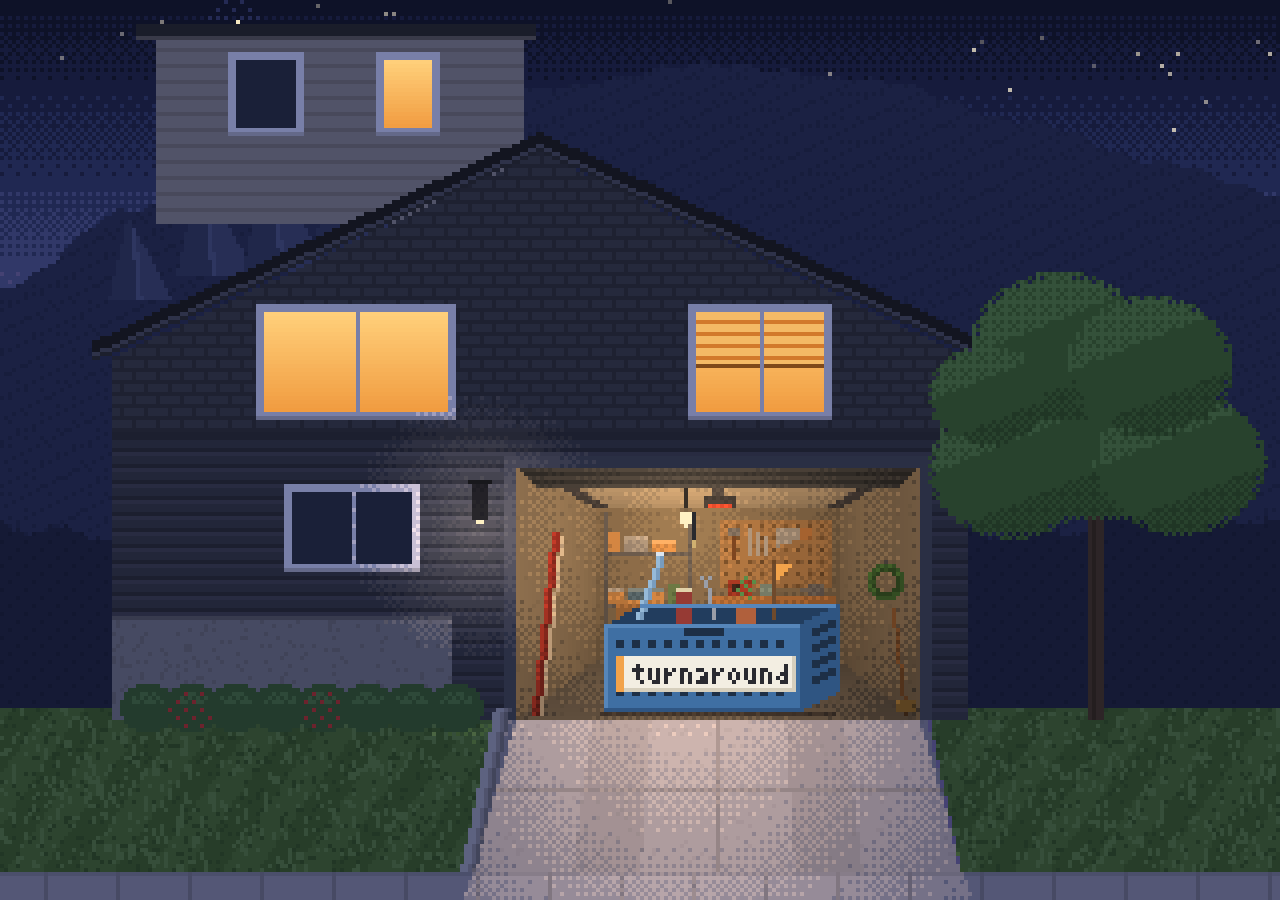
==== index.html @ 14d2153b "Garage: the real house, a milk crate, and light switches Charcoal front-gable house with the upper b" ====
<!doctype html>
<html lang="en">
<head>
<meta charset="utf-8">
<meta name="viewport" content="width=device-width, initial-scale=1, viewport-fit=cover">
<title>garage</title>
<meta name="description" content="Jonathan Tari's garage.">
<meta name="theme-color" content="#c7c2b9">
<style>
  html, body { margin: 0; height: 100%; background: #c7c2b9; overflow: hidden; touch-action: manipulation; -webkit-user-select: none; user-select: none; }
  canvas { position: fixed; bottom: 0; display: block; image-rendering: pixelated; image-rendering: crisp-edges; -webkit-tap-highlight-color: transparent; }
  #crate { position: fixed; display: block; border-radius: 6px; -webkit-tap-highlight-color: transparent; }
  #crate:focus-visible { outline: 2px solid #f2a34b; outline-offset: 3px; }
  .sr { position: absolute; width: 1px; height: 1px; overflow: hidden; clip: rect(0 0 0 0); white-space: nowrap; }
</style>
</head>
<body>
<h1 class="sr">Jonathan Tari's garage</h1>
<canvas id="c" aria-hidden="true"></canvas>
<a id="crate" href="/turnaround/" aria-label="Turnaround"></a>
<script>
(function () {
  "use strict";
  var cv = document.getElementById("c"), ctx = cv.getContext("2d");
  var link = document.getElementById("crate");
  var RM = window.matchMedia && window.matchMedia("(prefers-reduced-motion: reduce)").matches;
  function mk() { var c = document.createElement("canvas"); return { c: c, x: c.getContext("2d") }; }
  var SKY = mk(), BASE = mk(), GLOW = mk();

  // ---------- utils ----------
  var BAY = [0, 8, 2, 10, 12, 4, 14, 6, 3, 11, 1, 9, 15, 7, 13, 5];
  function bay(x, y) { return (BAY[((y & 3) << 2) | (x & 3)] + 0.5) / 16; }
  function rng(seed) {
    return function () {
      seed |= 0; seed = seed + 0x6D2B79F5 | 0;
      var t = Math.imul(seed ^ seed >>> 15, 1 | seed);
      t = t + Math.imul(t ^ t >>> 7, 61 | t) ^ t;
      return ((t ^ t >>> 14) >>> 0) / 4294967296;
    };
  }
  function hx(s) { return [parseInt(s.substr(1, 2), 16), parseInt(s.substr(3, 2), 16), parseInt(s.substr(5, 2), 16)]; }
  function mix(a, b, t) { return [a[0] + (b[0] - a[0]) * t, a[1] + (b[1] - a[1]) * t, a[2] + (b[2] - a[2]) * t]; }
  function dk(c, k) { return [c[0] * k, c[1] * k, c[2] * k]; }
  function css(c, a) { return "rgba(" + (c[0] | 0) + "," + (c[1] | 0) + "," + (c[2] | 0) + "," + (a == null ? 1 : a) + ")"; }
  function clamp(v, a, b) { return v < a ? a : v > b ? b : v; }

  var K = {
    skyDay: ["#4f8fcc", "#67a2d6", "#86b7e0", "#a8cce9", "#c6def0"].map(hx),
    skyNight: ["#0e1228", "#161b3c", "#202852", "#313868", "#454273"].map(hx),
    star: hx("#fff3d6"), moon: hx("#f4e7c0"),
    // house
    siding: hx("#45484f"), sidingLn: hx("#383b41"), sidingHi: hx("#4f525a"),
    shingle: hx("#4a4d54"), shingleLn: hx("#3b3e44"),
    roofEdge: hx("#26282c"), soffit: hx("#5c5f66"),
    upper: hx("#a29c91"), upperLn: hx("#8f897f"), slabRoof: hx("#34363b"),
    stucco: hx("#8d8c88"), stuccoLo: hx("#7f7e7a"),
    trim: hx("#f1efe9"), trimSh: hx("#c9c6be"), frame: hx("#55585f"),
    glassDay: hx("#9fc0d8"), glassDayLo: hx("#6f93b0"), glassNight: hx("#1a2038"),
    warmHi: hx("#ffcf7a"), warmLo: hx("#f09a3e"), blind: hx("#d27a2c"),
    // ground
    grass: hx("#6a974a"), grassLo: hx("#5c8840"), grassHi: hx("#80ad5a"), grassDk: hx("#4f773a"),
    drive: hx("#bdb7ad"), driveLn: hx("#a29c92"), driveTrk: hx("#b1aba1"),
    wall: hx("#9f9d97"), wallCap: hx("#bab8b2"), wallSh: hx("#85837e"),
    walk: hx("#c7c2b9"), walkLn: hx("#aaa59c"),
    shrub: hx("#46703f"), shrubHi: hx("#5b8a4f"), flower: hx("#d8423e"),
    // garage interior
    ceil: hx("#b5ad9e"), wallIn: hx("#aea38f"), backIn: hx("#a39884"), floorIn: hx("#938e86"), floorSt: hx("#86817a"),
    track: hx("#55565e"), panel: hx("#4a4d54"), panelLn: hx("#3a3d43"), opener: hx("#3e3f45"),
    peg: hx("#9a7c58"), pegHole: hx("#6e5638"), metal: hx("#6a6d76"), steel: hx("#9a9ea8"), wood: hx("#a8784a"), woodDk: hx("#6e4a2c"),
    shelf: hx("#5e6068"), bins: ["#4f6f92", "#a2643f", "#c2a46a", "#5f7f5d", "#8a8d96", "#9c4f4f"].map(hx),
    card: hx("#b88d5a"), cardDk: hx("#99734a"), tape: hx("#d9c08c"),
    skiA: hx("#c8473f"), skiB: hx("#e6e2da"), hose: hx("#4f8a4a"),
    bulbOff: hx("#d9d5c8"), bulbOn: hx("#fff1c4"), cord: hx("#2a2a2e"), bead: hx("#d0b070"),
    // the crate
    crate: hx("#3f6fa3"), crateHi: hx("#5686ba"), crateLo: hx("#2f5582"), crateIn: hx("#223d5e"), hole: hx("#1d2f46"),
    sticker: hx("#f3eee2"), stickerLn: hx("#d6cfbd"), ink: hx("#2a2a30"), amber: hx("#f2a34b"),
    // trees
    trunk: hx("#5a4636"), leaf: hx("#4f7d3e"), leafHi: hx("#679950"), leafLo: hx("#3f6633"),
    // mountains
    mDay: hx("#7e919e"), mDayPine: hx("#6e828f"), fhDay: hx("#647a6d"), fhDayPine: hx("#566b5f"),
    slabDay: hx("#c3b19a"), slabDayHi: hx("#d9c9b3"), slabDayLo: hx("#9d8f80"),
    mNight: hx("#1b2143"), mNightPine: hx("#171d3c"), fhNight: hx("#151a35"), fhNightPine: hx("#121730"),
    slabNight: hx("#272e55"), slabNightHi: hx("#2e3660"), slabNightLo: hx("#20274a"),
    // cat
    cat: hx("#18161b"), catW: hx("#ecebe6"), eye: hx("#e8c84a")
  };

  // zones: 0 sky (transparent), 1 exterior, 2 garage interior, 3 far (unlit), 4 emissive, 5 ground
  var P, W, H, dpr, cssW, cssH, cssLeft, night;
  var A, Z, SPILL;
  var zone = 1, R;
  var G = {}, wins = [];
  var S = { bulb: true, porch: true, flick: 0, pull: -1 };

  function put(x, y, c) {
    x = x | 0; y = y | 0;
    if (x < 0 || y < 0 || x >= W || y >= H) return;
    var i = y * W + x; A[i * 3] = c[0]; A[i * 3 + 1] = c[1]; A[i * 3 + 2] = c[2]; Z[i] = zone;
  }
  function rect(x, y, w, h, c) {
    x = Math.round(x); y = Math.round(y); w = Math.round(w); h = Math.round(h);
    for (var j = 0; j < h; j++) for (var i = 0; i < w; i++) put(x + i, y + j, c);
  }
  function poly(pts, fn) {
    var minY = 1e9, maxY = -1e9, n = pts.length;
    for (var k = 0; k < n; k++) { minY = Math.min(minY, pts[k][1]); maxY = Math.max(maxY, pts[k][1]); }
    for (var y = Math.floor(minY); y <= Math.ceil(maxY); y++) {
      var sy = y + 0.5, xs = [];
      for (var e = 0; e < n; e++) {
        var a = pts[e], b = pts[(e + 1) % n];
        if ((a[1] <= sy && b[1] > sy) || (b[1] <= sy && a[1] > sy)) xs.push(a[0] + (sy - a[1]) * (b[0] - a[0]) / (b[1] - a[1]));
      }
      xs.sort(function (p, q) { return p - q; });
      for (var m = 0; m + 1 < xs.length; m += 2)
        for (var x = Math.round(xs[m]); x < Math.round(xs[m + 1]); x++) fn(x, y);
    }
  }
  function blob(cx, cy, rx, ry, fn) {
    for (var y = Math.floor(cy - ry); y <= cy + ry; y++) for (var x = Math.floor(cx - rx); x <= cx + rx; x++) {
      var d = ((x + 0.5 - cx) / rx) * ((x + 0.5 - cx) / rx) + ((y + 0.5 - cy) / ry) * ((y + 0.5 - cy) / ry);
      if (d <= 1) fn(x, y, d);
    }
  }
  function line(x0, y0, x1, y1, c) {
    x0 = Math.round(x0); y0 = Math.round(y0); x1 = Math.round(x1); y1 = Math.round(y1);
    var dx = Math.abs(x1 - x0), sx = x0 < x1 ? 1 : -1, dy = -Math.abs(y1 - y0), sy = y0 < y1 ? 1 : -1, err = dx + dy;
    for (;;) { put(x0, y0, c); if (x0 === x1 && y0 === y1) break; var e2 = 2 * err; if (e2 >= dy) { err += dy; x0 += sx; } if (e2 <= dx) { err += dx; y0 += sy; } }
  }
  function ring(cx, cy, r, c) { for (var a = 0; a < 48; a++) { var t = a / 48 * 6.2832; put(Math.round(cx + Math.cos(t) * r), Math.round(cy + Math.sin(t) * r), c); } }

  var GLYPH = {
    t: [".#.", "###", ".#.", ".#.", "..#"],
    u: ["...", "#.#", "#.#", "#.#", ".##"],
    r: ["...", "#.#", "##.", "#..", "#.."],
    n: ["...", "##.", "#.#", "#.#", "#.#"],
    a: ["...", "##.", "..#", ".##", "###"],
    o: ["...", ".#.", "#.#", "#.#", ".#."],
    d: ["..#", "..#", ".##", "#.#", ".##"]
  };

  function isNight() {
    var q = location.search;
    if (/[?&]night/.test(q)) return true;
    if (/[?&]day/.test(q)) return false;
    var d = new Date(), start = new Date(d.getFullYear(), 0, 0);
    var doy = (d - start) / 864e5, hr = d.getHours() + d.getMinutes() / 60;
    var len = 12 + 4 * Math.cos(2 * Math.PI * (doy - 172) / 365);
    return hr < 12.8 - len / 2 || hr > 12.8 + len / 2;
  }

  // ---------- layout ----------
  function layout() {
    dpr = window.devicePixelRatio || 1;
    var vw = window.innerWidth, vh = window.innerHeight, dw = vw * dpr, dh = vh * dpr;
    P = Math.max(2, Math.floor(Math.min(dw / 160, dh / 215)));
    W = Math.ceil(dw / P); H = Math.ceil(dh / P);
    [cv, SKY.c, BASE.c, GLOW.c].forEach(function (c) { c.width = W; c.height = H; });
    cssW = W * P / dpr; cssH = H * P / dpr; cssLeft = (vw - cssW) / 2;
    cv.style.width = cssW + "px"; cv.style.height = cssH + "px"; cv.style.left = cssLeft + "px";

    var g = G, tall = H / W > 1.5;
    g.tall = tall;
    g.swH = 7;
    g.streetH = tall ? Math.round(H * 0.22) : clamp(Math.round(H * 0.2), 34, 70);
    g.gy = H - g.streetH;
    g.gw = tall ? Math.round(W * 0.62) : clamp(Math.round(Math.min(W * 0.4, H * 0.45)), 80, 140);
    g.gh = Math.round(g.gw * 0.62);
    g.gx = tall ? W - 14 - g.gw : Math.round(W * 0.56 - g.gw / 2);
    g.gTop = g.gy - g.gh;
    g.floor = g.gTop - 8;
    g.bodyR = g.gx + g.gw + 12;
    g.bodyL = g.gx - g.gw;
    g.cxB = (g.bodyL + g.bodyR) / 2;
    g.half = (g.bodyR - g.bodyL) / 2 + 5;
    g.slope = 0.47;
    g.eave = g.floor - Math.round(g.gw * 0.2);
    g.peak = Math.round(g.eave - g.half * g.slope);
    g.upTop = g.peak - Math.round(g.gw * 0.27);
    g.mTop = Math.max(Math.round(H * 0.07), Math.round(g.peak - (g.gy - g.peak) * 0.55));
    // interior perspective
    g.vx = g.gx + g.gw / 2; g.vy = g.gTop + Math.round(g.gh * 0.42); g.s = 0.6;
    g.L = Math.round(g.vx - g.gw / 2 * g.s); g.R = Math.round(g.vx + g.gw / 2 * g.s);
    g.T = Math.round(g.vy - (g.vy - g.gTop) * g.s); g.Bt = Math.round(g.vy + (g.gy - g.vy) * g.s);
    g.pH = Math.max(4, Math.round(g.gh * 0.08));
    g.bulbX = Math.round(g.vx - g.gw * 0.08); g.bulbY = g.gTop + g.pH + Math.round(g.gh * 0.1);
    g.sconce = { x: g.gx - 10, y: g.gTop + 8 };
    // milk crate: bottom-left of the front face
    g.fw = 50; g.fh = 22; g.sd = 9; g.su = 5;
    g.cx = Math.round(g.vx - g.fw / 2 - 4); g.cy = g.gy - 3;

    night = isNight();
    S.bulb = !/[?&]dark/.test(location.search); S.porch = true;
    placeLink();
    render();
    initDynamic();
  }

  function placeLink() {
    var g = G, k = P / dpr, bottom = window.innerHeight - cssH;
    var x = g.cx - 3, y = g.cy - g.fh - g.su - 14, w = g.fw + g.sd + 6, h = g.fh + g.su + 18;
    var L = cssLeft + x * k, T = bottom + y * k, Wd = w * k, Ht = h * k, pad = Math.max(0, (48 - Math.min(Wd, Ht)) / 2);
    link.style.left = (L - pad) + "px"; link.style.top = (T - pad) + "px";
    link.style.width = (Wd + pad * 2) + "px"; link.style.height = (Ht + pad * 2) + "px";
  }

  // ---------- static scene ----------
  function render() {
    var N = W * H;
    A = new Float32Array(N * 3); Z = new Uint8Array(N); SPILL = new Uint8Array(N);
    R = rng(17 + W * 7 + H * 3);
    wins = [];
    drawSky();
    drawMountains();
    drawUpperBox();
    drawFacade();
    drawGarage();
    drawGround();
    drawTrees();
    var g = G, sp = Math.round((g.H5 = H - g.swH - g.gy) * 0.35);
    poly([[g.gx, g.gy], [g.gx + g.gw, g.gy], [g.gx + g.gw + sp, H], [g.gx - sp, H]], function (x, y) {
      if (x >= 0 && y >= 0 && x < W && y < H) SPILL[y * W + x] = 1;
    });
    shadeAll();
  }

  function drawSky() {
    var st = night ? K.skyNight : K.skyDay, end = G.eave;
    var img = SKY.x.createImageData(W, H), d = img.data;
    for (var y = 0; y < H; y++) {
      var t = clamp(y / end, 0, 1) * (st.length - 1), i = Math.floor(t), f = t - i;
      for (var x = 0; x < W; x++) {
        var c = (f > bay(x, y) && i + 1 < st.length) ? st[i + 1] : st[i], o = (y * W + x) * 4;
        d[o] = c[0]; d[o + 1] = c[1]; d[o + 2] = c[2]; d[o + 3] = 255;
      }
    }
    SKY.x.putImageData(img, 0, 0);
    if (night) {
      var mx = Math.round(W * (G.tall ? 0.22 : 0.18)), my = Math.round(Math.max(10, G.mTop * 0.45));
      for (var yy = -11; yy <= 11; yy++) for (var xx = -11; xx <= 11; xx++) {
        var dd = Math.sqrt(xx * xx + yy * yy);
        if (dd < 11 && dd > 6 && (11 - dd) / 5 * 0.3 > bay(mx + xx, my + yy)) { SKY.x.fillStyle = css(mix(st[1], st[3], 0.55)); SKY.x.fillRect(mx + xx, my + yy, 1, 1); }
        if (dd <= 5.2 && Math.sqrt((xx + 2.5) * (xx + 2.5) + (yy + 1.5) * (yy + 1.5)) > 4.6) { SKY.x.fillStyle = css(K.moon); SKY.x.fillRect(mx + xx, my + yy, 1, 1); }
      }
    }
  }

  // Flatirons: a forested ridge, with long tilted sandstone slabs leaning up-left
  function ridge(x) {
    var g = G, pts = [[0, 0.55], [0.1, 0.36], [0.2, 0.2], [0.3, 0.1], [0.42, 0.06], [0.55, 0.0], [0.68, 0.04], [0.8, 0.14], [0.9, 0.24], [1, 0.32]];
    var u = x / W;
    for (var i = 0; i < pts.length - 1; i++) if (u <= pts[i + 1][0]) {
      var t = (u - pts[i][0]) / (pts[i + 1][0] - pts[i][0]), s = t * t * (3 - 2 * t);
      return g.mTop + (pts[i][1] + (pts[i + 1][1] - pts[i][1]) * s) * (g.gy - g.mTop) * 0.62 + Math.sin(x * 0.6) * 0.6;
    }
    return g.mTop + 0.3 * (g.gy - g.mTop) * 0.7;
  }
  function drawMountains() {
    zone = 3;
    var g = G, m = night ? K.mNight : K.mDay, mp = night ? K.mNightPine : K.mDayPine;
    for (var x = 0; x < W; x++) {
      var ry = Math.round(ridge(x));
      for (var y = ry; y < g.gy; y++) put(x, y, ((x * 7 + y * 3) % 11 === 0 || (bay(x, y) > 0.82 && (y - ry) % 3 === 0)) ? mp : m);
    }
    // slabs: broad tilted plates, steep shaded left face, long sunlit right face
    var sl = night ? [K.slabNight, K.slabNightHi, K.slabNightLo] : [K.slabDay, K.slabDayHi, K.slabDayLo];
    var range = g.gy - g.mTop;
    [[0.1, 0.1, 0.13], [0.155, 0.12, 0.16], [0.21, 0.13, 0.19], [0.265, 0.14, 0.21], [0.32, 0.12, 0.18], [0.37, 0.1, 0.14]].forEach(function (s) {
      var ax = Math.round(W * s[0]), ay = Math.round(ridge(ax)) + 1, w = Math.round(range * s[1]), h = Math.round(range * s[2]);
      var lx = ax - w * 0.3, rx = ax + w * 0.7, spx = ax + w * 0.12;
      poly([[ax, ay], [rx, ay + h], [lx, ay + h]], function (x, y) {
        var t = (y - ay) / h, spine = ax + (spx - ax) * t;
        var c = x < spine ? sl[2] : sl[0];
        if (x >= spine && x < spine + 1.2) c = sl[1];
        if (y < ridge(x) + 1) return;
        put(x, y, c);
      });
    });
    // forested foothills in front
    var fh = night ? K.fhNight : K.fhDay, fp = night ? K.fhNightPine : K.fhDayPine;
    for (var x2 = 0; x2 < W; x2++) {
      var top = Math.round(g.gy - range * 0.3 + Math.sin(x2 * 0.08) * 3 + Math.sin(x2 * 0.31) * 1.5 - (x2 % 4 === 0 ? 1 : 0));
      for (var y2 = top; y2 < g.gy; y2++) put(x2, y2, (bay(x2, y2) > 0.75 && (y2 + x2) % 3 === 0) ? fp : fh);
    }
  }

  function drawUpperBox() {
    var g = G, x0 = Math.round(g.cxB - g.gw * 0.95), x1 = Math.round(g.cxB - 4), top = g.upTop, bot = g.peak + 20;
    zone = 1;
    for (var y = top; y < bot; y++) for (var x = x0; x < x1; x++) put(x, y, (y - top) % 4 === 3 ? K.upperLn : K.upper);
    rect(x0 - 5, top - 3, x1 - x0 + 8, 3, K.slabRoof); rect(x0 - 5, top, x1 - x0 + 8, 1, dk(K.upper, 0.7));
    var ww = Math.round(g.gw * 0.15), wh = Math.round(g.gw * 0.17);
    var w1 = window2(Math.round(x0 + (x1 - x0) * 0.22), top + 6, ww, wh, false);
    window2(Math.round(x0 + (x1 - x0) * 0.62), top + 6, Math.round(ww * 0.8), wh, night);
    G.boxWin = w1;
  }

  function window2(x, y, w, h, lit, opts) {
    opts = opts || {};
    zone = 1;
    rect(x - 2, y - 2, w + 4, h + 4, K.trim);
    rect(x - 2, y + h + 1, w + 4, 1, K.trimSh);
    var win = { x: x, y: y, w: w, h: h, lit: lit, blinds: opts.blinds, split: opts.split };
    wins.push(win);
    glass(win);
    return win;
  }
  function glass(win) {
    var x = win.x, y = win.y, w = win.w, h = win.h, bl = Math.round(h * 0.52);
    zone = 4;
    for (var j = 0; j < h; j++) for (var i = 0; i < w; i++) {
      var c;
      if (night && win.lit) {
        c = mix(K.warmHi, K.warmLo, j / h);
        if (win.blinds && j < bl) c = (j % 3 === 2) ? K.blind : mix(K.warmHi, K.blind, 0.25);
        if (win.blinds && j === bl) c = dk(K.blind, 0.6);
      } else if (night) {
        c = K.glassNight;
        if (win.blinds && j < bl && j % 3 === 2) c = mix(K.glassNight, [60, 66, 96], 0.6);
      } else {
        c = mix(K.glassDay, K.glassDayLo, j / h);
        if (win.blinds && j < bl && j % 3 === 2) c = mix(c, [235, 235, 230], 0.35);
        var dg = i + j * 0.7;
        if (Math.abs(dg - w * 0.5) < 1.1 || Math.abs(dg - w * 0.75) < 0.6) c = mix(c, [235, 245, 252], 0.55);
      }
      put(x + i, y + j, c);
    }
    zone = 1;
    if (win.split) rect(x + Math.round(w * win.split), y, 1, h, K.trim);
  }

  function drawFacade() {
    var g = G, cx = g.cxB, L = g.bodyL, Rr = g.bodyR;
    zone = 1;
    // gable wall (shingles) + lower wall (lap siding)
    poly([[L, g.eave + 0.5], [cx, g.peak + 2], [Rr, g.eave + 0.5], [Rr, g.floor], [L, g.floor]], function (x, y) {
      var r = (y - g.peak) / 3 | 0, c = K.shingle;
      if ((y - g.peak) % 3 === 2) c = K.shingleLn;
      else if ((x + (r % 2) * 3) % 6 === 0) c = K.shingleLn;
      put(x, y, c);
    });
    for (var y = g.floor; y < g.gy; y++) for (var x = L; x < Rr; x++) {
      var c = K.siding, k = (y - g.floor) % 4;
      if (k === 3) c = K.sidingLn; else if (k === 0) c = K.sidingHi;
      put(x, y, c);
    }
    // band between floors
    rect(L, g.floor - 1, Rr - L, 2, K.sidingLn);
    // exposed foundation at the lower left
    var fTop = g.gy - Math.round(g.gh * 0.42);
    for (var y2 = fTop; y2 < g.gy; y2++) for (var x2 = L; x2 < g.gx - 16; x2++) put(x2, y2, R() < 0.12 ? K.stuccoLo : K.stucco);
    rect(L, fTop, g.gx - 16 - L, 1, dk(K.stucco, 0.8));
    // roof edges with soffit
    for (var x3 = Math.round(cx - g.half); x3 <= Math.round(cx + g.half); x3++) {
      var ry = Math.round(g.peak + Math.abs(x3 + 0.5 - cx) * g.slope);
      rect(x3, ry - 3, 1, 3, K.roofEdge); put(x3, ry, K.soffit); put(x3, ry + 1, dk(K.shingle, 0.75));
    }
    // upstairs windows: a wide one on the left, the cat's window over the garage
    var wh = Math.round(g.gw * 0.25), wy = g.floor - wh - 6;
    var lw = Math.round(g.gw * 0.46), lx = Math.round(g.gx - g.gw * 0.62);
    window2(lx, wy, lw, wh, night, { split: 0.5 });
    var cw = Math.round(g.gw * 0.32), cxw = Math.round(g.gx + g.gw * 0.6 - cw / 2);
    G.catWin = window2(cxw, wy, cw, wh, night, { split: 0.5, blinds: true });
    // a lower window behind the shrubs on the left
    var bw = Math.round(g.gw * 0.3);
    window2(Math.round(g.gx - g.gw * 0.55), g.gTop + 6, bw, Math.round(g.gh * 0.28), false, { split: 0.5 });
    // wall sconce by the garage
    zone = 1;
    var sc = g.sconce;
    rect(sc.x - 1, sc.y - 4, 4, 9, [30, 31, 35]); rect(sc.x - 2, sc.y - 5, 6, 1, [24, 25, 28]);
    zone = 4; rect(sc.x, sc.y + 5, 2, 1, [210, 200, 170]);
  }

  function drawGarage() {
    var g = G, L = g.L, Rr = g.R, T = g.T, Bt = g.Bt, s = g.s;
    zone = 1;
    rect(g.gx - 3, g.gTop - 3, g.gw + 6, 3, K.frame);
    rect(g.gx - 3, g.gTop, 3, g.gh, K.frame); rect(g.gx + g.gw, g.gTop, 3, g.gh, K.frame);
    zone = 2;
    for (var y = g.gTop; y < g.gy; y++) for (var x = g.gx; x < g.gx + g.gw; x++) {
      var c, depth;
      if (x >= L && x < Rr && y >= T && y < Bt) { c = K.backIn; depth = 1; if (R() < 0.06) c = dk(c, 0.95); }
      else {
        var hx2 = Math.abs(x + 0.5 - g.vx) / (g.gw / 2);
        var ht = y + 0.5 < g.vy ? (g.vy - y - 0.5) / (g.vy - g.gTop) : (y + 0.5 - g.vy) / (g.gy - g.vy);
        var k = Math.max(hx2, ht);
        depth = clamp((1 / k - 1) / (1 / s - 1), 0, 1);
        if (hx2 >= ht) { c = K.wallIn; if (R() < 0.05) c = dk(c, 0.95); }
        else if (y + 0.5 < g.vy) {
          c = K.ceil;
          var tu = (x + 0.5 - g.vx) / k / (g.gw / 2);
          if (Math.abs(Math.abs(tu) - 0.92) < 0.04 / k) c = K.track;
          if (Math.abs(tu) < 0.02 / k) c = K.track; // opener rail
        } else {
          c = K.floorIn;
          if (R() < 0.07) c = dk(c, 0.94);
          var fx = (x + 0.5 - g.vx) / k;
          if (Math.abs(fx) < g.gw * 0.14 && depth > 0.25 && depth < 0.55 && bay(x, y) > 0.6) c = K.floorSt;
        }
      }
      put(x, y, dk(c, 1 - depth * 0.25));
    }
    // opener box at the back of the rail
    rect(g.vx - 4, T - 3, 8, 3, K.opener); rect(g.vx - 3, T - 1, 6, 1, [200, 80, 60]);
    // raised door tucked under the ceiling
    for (var py = 0; py < g.pH; py++) rect(g.gx + 1 + py, g.gTop + py, g.gw - 2 - py * 2, 1, py % 2 ? K.panelLn : K.panel);
    var bw = Rr - L, bh = Bt - T;
    // pegboard + tools (right of back wall)
    var px0 = L + Math.round(bw * 0.5), px1 = Rr - 2, py0 = T + 3, py1 = T + Math.round(bh * 0.52);
    for (var yy = py0; yy < py1; yy++) for (var xx = px0; xx < px1; xx++) put(xx, yy, ((xx - px0) % 3 === 1 && (yy - py0) % 3 === 1) ? K.pegHole : K.peg);
    var tw = px1 - px0;
    // hammer, wrenches, saw, tape
    rect(px0 + 3, py0 + 2, 1, 8, K.woodDk); rect(px0 + 2, py0 + 2, 3, 2, K.metal);
    rect(px0 + 7, py0 + 2, 1, 7, K.steel); rect(px0 + 9, py0 + 3, 1, 6, K.steel); rect(px0 + 11, py0 + 4, 1, 5, K.steel);
    if (tw > 22) { poly([[px0 + 14, py0 + 2], [px0 + 22, py0 + 2], [px0 + 22, py0 + 4], [px0 + 14, py0 + 7]], function (x, y) { put(x, y, K.steel); }); rect(px0 + 20, py0 + 2, 3, 3, K.wood); }
    if (tw > 28) { rect(px0 + 25, py0 + 3, 3, 3, [212, 182, 60]); put(px0 + 26, py0 + 4, [60, 60, 60]); }
    // workbench
    var bTop = T + Math.round(bh * 0.58);
    rect(px0 - 2, bTop, px1 - px0 + 3, 2, K.wood); rect(px0 - 2, bTop + 2, px1 - px0 + 3, 2, K.woodDk);
    rect(px0 - 1, bTop + 4, 1, Bt - bTop - 4, K.woodDk); rect(px1, bTop + 4, 1, Bt - bTop - 4, K.woodDk);
    rect(px0, Bt - 3, px1 - px0, 1, K.woodDk);
    rect(px1 - 6, bTop - 3, 4, 3, K.metal); rect(px1 - 8, bTop - 2, 2, 1, K.metal); // vise
    rect(px0 + 2, bTop - 4, 6, 4, [150, 60, 46]); rect(px0 + 3, bTop - 3, 2, 2, [60, 40, 34]); // radio
    rect(px0 + 10, bTop - 3, 3, 3, [120, 150, 160]); // jar
    // paint cans under the bench
    rect(px0 + 2, Bt - 6, 4, 4, [170, 170, 176]); rect(px0 + 2, Bt - 6, 4, 1, [200, 200, 205]);
    rect(px0 + 7, Bt - 5, 3, 3, [170, 170, 176]);
    // metal shelving on the left of the back wall, with bins and boxes
    var sx0 = L + 2, sx1 = L + Math.round(bw * 0.38);
    rect(sx0, T + 1, 1, bh - 1, K.shelf); rect(sx1, T + 1, 1, bh - 1, K.shelf);
    [0.3, 0.62, 0.95].forEach(function (f, i) {
      var sy = T + Math.round(bh * f);
      rect(sx0, sy, sx1 - sx0 + 1, 1, K.shelf);
      var x = sx0 + 1;
      while (x < sx1 - 2) {
        var bwid = 3 + ((R() * 4) | 0), bht = 3 + ((R() * 3) | 0), col = K.bins[(R() * K.bins.length) | 0];
        if (x + bwid > sx1) bwid = sx1 - x;
        rect(x, sy - bht, bwid, bht, R() < 0.4 ? K.card : col);
        if (bwid > 3) rect(x, sy - bht, bwid, 1, mix(R() < 0.4 ? K.card : col, [255, 255, 255], 0.2));
        x += bwid + 1;
      }
    });
    // boxes stacked on the floor at the back-left
    rect(L + 3, Bt - 9, 12, 9, K.card); rect(L + 3, Bt - 9, 12, 1, K.tape); rect(L + 8, Bt - 9, 2, 9, K.tape);
    rect(L + 5, Bt - 15, 9, 6, K.cardDk); rect(L + 5, Bt - 15, 9, 1, K.card);
    // skis leaning in the front-left corner
    line(g.gx + 4, g.gy - 2, g.gx + 9, g.gTop + Math.round(g.gh * 0.25), K.skiA);
    line(g.gx + 6, g.gy - 2, g.gx + 11, g.gTop + Math.round(g.gh * 0.27), K.skiB);
    line(g.gx + 5, g.gy - 2, g.gx + 10, g.gTop + Math.round(g.gh * 0.26), dk(K.skiA, 0.8));
    // hose coiled on the right wall, and a broom
    var hx3 = g.gx + g.gw - 9, hy3 = g.gTop + Math.round(g.gh * 0.45);
    ring(hx3, hy3, 4, K.hose); ring(hx3, hy3, 3, dk(K.hose, 0.8)); put(hx3, hy3 - 5, K.metal);
    line(g.gx + g.gw - 4, g.gy - 2, g.gx + g.gw - 7, g.gTop + Math.round(g.gh * 0.55), K.wood);
    rect(g.gx + g.gw - 6, g.gy - 5, 5, 3, [190, 160, 90]);
    // bare bulb + pull string
    rect(g.bulbX, g.gTop + g.pH, 1, g.bulbY - g.gTop - g.pH - 1, K.cord);
    rect(g.bulbX - 1, g.bulbY - 1, 3, 1, [96, 92, 86]);
    zone = 4; rect(g.bulbX - 1, g.bulbY, 3, 3, K.bulbOff); put(g.bulbX, g.bulbY + 3, K.bulbOff);
    zone = 2;
  }

  function drawGround() {
    var g = G, dl0 = g.gx - 2, dr0 = g.gx + g.gw + 2, bottom = H - g.swH, spread = Math.round((bottom - g.gy) * 0.22);
    function dl(y) { return dl0 - spread * (y - g.gy) / (bottom - g.gy); }
    function dr(y) { return dr0 + spread * (y - g.gy) / (bottom - g.gy); }
    zone = 5;
    // lawn: raised on the left of the driveway
    for (var y = g.gy - 3; y < bottom; y++) for (var x = 0; x < W; x++) {
      if (x >= dl(y) - 4 && x <= dr(y)) continue;
      if (y < g.gy && x >= g.bodyL && x < g.bodyR) continue;
      var c = Math.floor((x + (y - g.gy) * 0.7) / 9) % 2 ? K.grass : K.grassLo;
      var r = R();
      if (r < 0.12) c = K.grassHi; else if (r < 0.2) c = K.grassDk;
      put(x, y, c);
      if (r < 0.06 && y > g.gy) put(x, y - 1, K.grassHi); // blade tips
    }
    // driveway concrete with tyre tracks and joints
    for (var y2 = g.gy; y2 < bottom; y2++) {
      var l = dl(y2), r2 = dr(y2), w = r2 - l, mid = (l + r2) / 2;
      for (var x2 = Math.round(l); x2 < Math.round(r2); x2++) {
        var c2 = K.drive, u = (x2 + 0.5 - l) / w;
        if (Math.abs(u - 0.27) < 0.07 || Math.abs(u - 0.73) < 0.07) c2 = K.driveTrk;
        if (R() < 0.05) c2 = dk(c2, 0.96);
        if (Math.abs(x2 + 0.5 - mid) < 0.6) c2 = K.driveLn;
        if (y2 === Math.round(g.gy + (bottom - g.gy) * 0.45)) c2 = K.driveLn;
        put(x2, y2, c2);
      }
    }
    // retaining wall along the left edge of the driveway
    zone = 1;
    for (var y3 = g.gy - 3; y3 < bottom; y3++) {
      var l3 = Math.round(dl(y3));
      put(l3 - 4, y3, K.wallCap); put(l3 - 3, y3, K.wallCap);
      put(l3 - 2, y3, K.wall); put(l3 - 1, y3, K.wallSh);
    }
    // sidewalk
    zone = 5;
    for (var y4 = bottom; y4 < H; y4++) for (var x4 = 0; x4 < W; x4++) put(x4, y4, (x4 + 7) % 18 === 0 ? K.walkLn : (y4 === bottom ? dk(K.walk, 0.9) : K.walk));
    // shrubs along the foundation, one with red flowers
    zone = 1;
    for (var sx = g.bodyL + 4; sx < g.gx - 18; sx += 11) {
      var flowered = sx < g.gx - 40 && ((sx / 11) | 0) % 3 === 0;
      blob(sx + 5, g.gy - 3, 7, 6, function (x, y, d) {
        var c = (d < 0.45 && y < g.gy - 4 && bay(x, y) > 0.4) ? K.shrubHi : K.shrub;
        if (flowered && d < 0.8 && bay(x, y) > 0.9) c = K.flower;
        put(x, y, c);
      });
    }
  }

  function tree(cx, baseY, r, trunkH) {
    zone = 1;
    rect(cx - 2, baseY - trunkH, 4, trunkH, K.trunk); rect(cx - 1, baseY - trunkH, 1, trunkH, dk(K.trunk, 0.8));
    line(cx, baseY - trunkH + 4, cx - r * 0.5, baseY - trunkH - r * 0.3, K.trunk);
    var top = baseY - trunkH;
    [[0, -0.6, 1], [-0.7, -0.2, 0.7], [0.7, -0.25, 0.72], [-0.3, -1.2, 0.75], [0.45, -1.05, 0.7], [-0.9, -0.8, 0.5]].forEach(function (b) {
      var bx = cx + b[0] * r, by = top + b[1] * r, br = r * b[2];
      blob(bx, by, br, br * 0.85, function (x, y, d) {
        var c = K.leaf, rel = (y - by) / br + (x - bx) / br * 0.4;
        if (rel < -0.35 && bay(x, y) > 0.3) c = K.leafHi;
        if (rel > 0.4 && bay(x, y) > 0.45) c = K.leafLo;
        if (d > 0.85 && bay(x, y) > 0.7) return;
        put(x, y, c);
      });
    });
  }
  function drawTrees() {
    var g = G;
    if (g.tall) tree(W + 6, g.gTop - 4, Math.round(W * 0.2), Math.round(g.gh * 0.7));
    else {
      tree(Math.round(g.bodyR + g.gw * 0.32), g.gy, Math.round(g.gw * 0.3), Math.round(g.gh * 0.9));
      if (g.bodyL > 30) tree(Math.round(g.bodyL - g.gw * 0.18), g.gy, Math.round(g.gw * 0.2), Math.round(g.gh * 0.6));
    }
  }

  // ---------- lighting ----------
  function shade(out, glowOn) {
    var img = out.x.createImageData(W, H), d = img.data, g = G;
    var AMB = night
      ? { 1: [0.5, 0.53, 0.72], 2: [0.15, 0.15, 0.18], 5: [0.42, 0.45, 0.64] }
      : { 1: [1, 1, 1], 2: [0.42, 0.42, 0.45], 5: [1, 1, 1] };
    var Ls = [];
    if (S.bulb) Ls.push({ x: g.bulbX, y: g.bulbY + 2, r: g.gw * 1.1, i: night ? 1.25 : 0.75, c: [1, 0.8, 0.55], k: "bulb" });
    if (S.porch) Ls.push({ x: g.sconce.x + 1, y: g.sconce.y + 7, r: night ? 34 : 18, i: night ? 0.95 : 0.25, c: [1, 0.82, 0.58], k: "out" });
    if (glowOn) Ls.push({ x: g.cx + g.fw / 2 + 4, y: g.cy - g.fh - 4, r: g.gw * 0.85, i: 1.05, c: [1, 0.68, 0.3], k: "glow" });
    for (var y = 0; y < H; y++) for (var x = 0; x < W; x++) {
      var i = y * W + x, z = Z[i], o = i * 4;
      if (z === 0) { d[o + 3] = 0; continue; }
      var r = A[i * 3], g2 = A[i * 3 + 1], b = A[i * 3 + 2];
      if (z === 3 || z === 4) { d[o] = r; d[o + 1] = g2; d[o + 2] = b; d[o + 3] = 255; continue; }
      var am = AMB[z], lr = am[0], lg = am[1], lb = am[2], bt = bay(x, y);
      for (var k = 0; k < Ls.length; k++) {
        var Lt = Ls[k], w = 0;
        if (Lt.k === "out") w = z !== 2 ? 1 : 0;
        else w = z === 2 ? 1 : (SPILL[i] ? (Lt.k === "glow" ? 0.6 : (night ? 0.85 : 0)) : 0);
        if (!w) continue;
        var dx = x + 0.5 - Lt.x, dy = (y + 0.5 - Lt.y) * (z === 5 ? 0.6 : 1);
        var f = 1 - Math.sqrt(dx * dx + dy * dy) / Lt.r;
        if (f <= 0) continue;
        var q = Math.min(1.3, Math.floor(Math.pow(f, 1.3) * Lt.i * w * 6 + bt) / 6);
        lr += Lt.c[0] * q; lg += Lt.c[1] * q; lb += Lt.c[2] * q;
      }
      d[o] = Math.min(255, r * lr); d[o + 1] = Math.min(255, g2 * lg); d[o + 2] = Math.min(255, b * lb); d[o + 3] = 255;
    }
    out.x.putImageData(img, 0, 0);
    // emissive bulbs drawn on top so they read lit/unlit
    out.x.fillStyle = css(S.bulb ? K.bulbOn : dk(K.bulbOff, night ? 0.35 : 0.8));
    out.x.fillRect(g.bulbX - 1, g.bulbY, 3, 3); out.x.fillRect(g.bulbX, g.bulbY + 3, 1, 1);
    out.x.fillStyle = css(S.porch ? K.bulbOn : dk(K.bulbOff, night ? 0.3 : 0.75));
    out.x.fillRect(g.sconce.x, g.sconce.y + 5, 2, 1);
  }
  function shadeAll() {
    shade(BASE, false);
    if (!S.bulb) shade(GLOW, true);
  }

  // ---------- dynamic ----------
  var stars = [], clouds = [], motes = [];
  function initDynamic() {
    stars = []; clouds = []; motes = [];
    var r = rng(5 + W);
    if (night) {
      var n = Math.floor(W * G.mTop / 120);
      for (var i = 0; i < n; i++) stars.push({ x: r() * W | 0, y: r() * G.peak * 0.9 | 0, p: r() * 6.28 });
    } else {
      for (var c = 0; c < 3; c++) clouds.push(makeCloud(r, r() * W, 6 + r() * Math.max(10, G.mTop * 0.8), 0.4 + r() * 0.4));
    }
    for (var m = 0; m < 8; m++) motes.push({ p: Math.random() * 6.28, x: Math.random(), s: 0.5 + Math.random() });
  }
  function makeCloud(r, x, y, v) {
    var w = 16 + r() * 22 | 0, parts = [];
    for (var k = 0; k < 4; k++) parts.push([r() * (w - 10) | 0, -(r() * 4 | 0), 6 + r() * 6 | 0]);
    return { x: x, y: y | 0, w: w, v: v, parts: parts };
  }
  function drawClouds(dt) {
    clouds.forEach(function (c) {
      if (!RM) c.x += c.v * dt;
      if (c.x > W + 10) c.x = -c.w - 10;
      var x = Math.round(c.x);
      ctx.fillStyle = "rgba(238,244,250,0.92)";
      ctx.fillRect(x, c.y, c.w, 3);
      c.parts.forEach(function (p) { ctx.fillRect(x + p[0], c.y + p[1] - 2, p[2], 3 - p[1]); ctx.fillRect(x + p[0] + 1, c.y + p[1] - 3, p[2] - 2, 1); });
      ctx.fillStyle = "rgba(200,216,232,0.9)"; ctx.fillRect(x + 1, c.y + 3, c.w - 2, 1);
    });
  }
  function drawStars(t) {
    stars.forEach(function (s) {
      var a = RM ? 0.6 : 0.3 + 0.45 * (0.5 + 0.5 * Math.sin(t * 0.5 + s.p));
      ctx.fillStyle = css(K.star, a); ctx.fillRect(s.x, s.y, 1, 1);
    });
  }

  // ---------- the cat (a tuxedo) ----------
  var WALK = [
    ["k.k.........", "kkk......k..", "ekw.....k...", "wkkkkkkkk...", ".wkkkkkkk...", ".w.k..k.k...", ".w.k..w.w..."],
    ["k.k.........", "kkk.......k.", "ekw......k..", "wkkkkkkkk...", ".wkkkkkkk...", "..wk..kw....", "..w....w...."]
  ];
  var SIT = [
    [".k....k.", ".kk..kk.", ".kkkkkk.", ".kekkek.", ".kkwwkk.", "..kwwk..", ".kkwwkk.", "kkkwwkkk", "kkwwwwkkk"],
    [".k....k.", ".kk..kk.", ".kkkkkk.", ".kkkkkk.", ".kkwwkk.", "..kwwk..", ".kkwwkk.", "kkkwwkkk", "kkwwwwkk."]
  ];
  var cat = { mode: "idle", wait: RM ? 1e9 : 2.5, t: 0, next: 0 };
  var PLAN = ["drive", "window", "roof", "window", "drive"];
  function roofY(x) { return Math.round(G.peak + Math.abs(x + 5.5 - G.cxB) * G.slope) - 10; }
  function startCat() {
    var g = G, m = PLAN[cat.next++ % PLAN.length];
    cat.mode = m; cat.t = 0; cat.sat = false; cat.sitting = false;
    if (m === "drive") {
      cat.dir = -1; cat.y = Math.round(g.gy + (H - g.swH - g.gy) * 0.5); cat.x = W + 2;
      cat.sitAt = g.gx + g.gw * 0.55; cat.sitFor = 5;
    } else if (m === "roof") {
      cat.dir = -1; cat.x = Math.min(W + 2, g.cxB + g.half); cat.sitAt = g.cxB - 5; cat.sitFor = 8;
    } else { cat.sitFor = 14; }
  }
  function updateCat(dt) {
    if (cat.mode === "idle") { cat.wait -= dt; if (cat.wait <= 0) startCat(); return; }
    cat.t += dt;
    if (cat.mode === "window") { if (cat.t > cat.sitFor) endCat(); return; }
    if (cat.sitting) { cat.sitT -= dt; if (cat.sitT <= 0) { cat.sitting = false; if (cat.mode === "roof") cat.dir = 1; } return; }
    cat.x += cat.dir * (cat.mode === "roof" ? 6 : 9) * dt;
    if (cat.mode === "roof") cat.y = roofY(cat.x);
    if (!cat.sat && ((cat.dir < 0 && cat.x <= cat.sitAt) || (cat.dir > 0 && cat.x >= cat.sitAt))) { cat.sat = true; cat.sitting = true; cat.sitT = cat.sitFor; }
    if (cat.x < -16 || cat.x > W + 4 || (cat.mode === "roof" && cat.dir > 0 && cat.x > G.cxB + G.half)) endCat();
  }
  function endCat() { cat.mode = "idle"; cat.sitting = false; cat.wait = 12 + Math.random() * 14; }
  function sprite(rows, x, y, flip, dim) {
    for (var r = 0; r < rows.length; r++) for (var i = 0; i < rows[r].length; i++) {
      var ch = rows[r][i]; if (ch === ".") continue;
      var c = ch === "e" ? (night ? K.eye : dk(K.eye, 0.6)) : ch === "w" ? dk(K.catW, dim) : K.cat;
      ctx.fillStyle = css(c);
      ctx.fillRect(flip ? x + rows[r].length - 1 - i : x + i, y + r, 1, 1);
    }
  }
  function drawCat(t) {
    if (cat.mode === "idle") return;
    var blink = (t % 3.7) < 0.15, dim = night ? 0.45 : 1;
    if (cat.mode === "window") {
      var w = G.catWin;
      ctx.save(); ctx.beginPath(); ctx.rect(w.x, w.y, w.w, w.h); ctx.clip();
      var rise = Math.min(1, cat.t / 1), fall = Math.max(0, (cat.t - cat.sitFor + 1) / 1);
      sprite(SIT[blink ? 1 : 0], w.x + Math.round(w.w * 0.55) - 4, w.y + w.h - 9 + Math.round((1 - rise + fall) * 10), false, night && w.lit ? 0.75 : dim);
      ctx.restore(); return;
    }
    var x = Math.round(cat.x);
    if (!night && cat.mode === "drive") { ctx.fillStyle = "rgba(0,0,0,0.16)"; ctx.fillRect(x + 1, cat.y + 7, 10, 1); }
    if (cat.sitting) sprite(SIT[blink ? 1 : 0], x + 2, cat.y - 2, false, dim);
    else sprite(WALK[Math.floor(cat.t * 5) % 2], x, cat.y, cat.dir > 0, dim);
  }

  // ---------- the milk crate ----------
  var hover = false, pressed = -1;
  function crateLift(t) {
    if (RM) return 0;
    var ph = t % 7;
    if (ph > 6) return Math.round(Math.sin((ph - 6) * Math.PI) * 3);
    return 0;
  }
  function drawCrate(t, glow) {
    var g = G, fw = g.fw, fh = g.fh, sd = g.sd, su = g.su;
    var lift = pressed >= 0 ? -1 : (hover ? 2 : crateLift(t));
    var x = g.cx, y = g.cy - lift, top = y - fh + 1;
    var k = night && !S.bulb && !glow ? 0.35 : (night ? 1 : (S.bulb ? 0.98 : 0.6));
    if (glow) k = Math.max(k, 0.8);
    function c(col) { return css(dk(col, k)); }
    // shadow (shrinks as it lifts)
    ctx.fillStyle = "rgba(15,12,10," + (0.4 - lift * 0.08) + ")"; ctx.fillRect(x - 1 + lift, g.cy + 1, fw + sd - lift * 2, 1);
    // back rim + contents sticking out
    var rimY = top - su;
    // contents (behind front face): rolled plans, a wrench, a plant, a book, a pennant
    function px(xx, yy, col) { ctx.fillStyle = c(col); ctx.fillRect(xx, yy, 1, 1); }
    ctx.fillStyle = c(K.crateIn);
    for (var r = 1; r <= su; r++) ctx.fillRect(x + Math.round(r * sd / su), top - r, fw - 1, 1);
    // rolled blueprints, leaning
    for (var i = 0; i < 16; i++) { px(x + 8 + Math.round(i * 0.35), top - 2 - i, [150, 186, 216]); px(x + 9 + Math.round(i * 0.35), top - 2 - i, [120, 156, 190]); }
    px(x + 13, top - 18, [220, 230, 240]); px(x + 14, top - 18, [220, 230, 240]);
    // a book
    ctx.fillStyle = c([150, 58, 52]); ctx.fillRect(x + 18, top - 9, 4, 9); ctx.fillStyle = c([226, 210, 170]); ctx.fillRect(x + 18, top - 9, 4, 1);
    // a wrench
    for (var j = 0; j < 9; j++) px(x + 27 + Math.round(j * -0.2), top - 2 - j, K.steel);
    px(x + 24, top - 12, K.steel); px(x + 26, top - 12, K.steel); px(x + 25, top - 11, K.steel);
    // a little potted plant
    ctx.fillStyle = c([176, 96, 60]); ctx.fillRect(x + 33, top - 5, 5, 5);
    [[34, -8], [35, -10], [36, -9], [33, -9], [37, -11], [35, -12], [34, -11], [36, -7]].forEach(function (p) { px(x + p[0], top + p[1], [90, 140, 72]); });
    // a pennant on a stick
    for (var s = 0; s < 14; s++) px(x + 42, top - 2 - s, K.woodDk);
    ctx.fillStyle = c(K.amber); ctx.fillRect(x + 43, top - 15, 4, 1); ctx.fillRect(x + 43, top - 14, 3, 1); ctx.fillRect(x + 43, top - 13, 2, 1); ctx.fillRect(x + 43, top - 12, 1, 1);
    // rims (back + right) drawn over the contents' bottoms
    ctx.fillStyle = c(K.crateHi); ctx.fillRect(x + sd, rimY, fw, 1);
    for (var r2 = 0; r2 <= su; r2++) { ctx.fillStyle = c(K.crateHi); ctx.fillRect(x + fw - 1 + Math.round(r2 * sd / su), top - r2, 1, 1); }
    // side face with holes
    for (var i2 = 0; i2 < sd; i2++) {
      var o = Math.round((i2 + 1) * su / sd);
      ctx.fillStyle = c(K.crateLo); ctx.fillRect(x + fw + i2, top - o, 1, fh);
      for (var hy = top - o + 3; hy < top - o + fh - 3; hy += 4) if (i2 > 1 && i2 < sd - 1) { ctx.fillStyle = glow ? css([255, 190, 100], 0.9) : c(K.hole); ctx.fillRect(x + fw + i2, hy, 1, 2); }
    }
    // front face: frame + grid of holes + handle slot
    ctx.fillStyle = c(K.crate); ctx.fillRect(x, top, fw, fh);
    for (var gy = top + 4; gy < top + fh - 3; gy += 4) for (var gx = x + 3; gx < x + fw - 4; gx += 4) {
      ctx.fillStyle = glow ? css([255, 196, 110], 0.55 + 0.4 * ((gx + gy) % 3 === 0 ? 1 : 0.5)) : c(K.hole);
      ctx.fillRect(gx, gy, 2, 2);
    }
    ctx.fillStyle = glow ? css([255, 210, 130]) : c(K.hole); ctx.fillRect(x + fw / 2 - 5, top + 1, 10, 2);
    ctx.fillStyle = c(K.crateHi); ctx.fillRect(x, top, fw, 1); ctx.fillRect(x, top, 1, fh);
    ctx.fillStyle = c(K.crateLo); ctx.fillRect(x, top + fh - 1, fw, 1); ctx.fillRect(x + fw - 1, top, 1, fh);
    // the sticker
    var sw = 45, sh = 9, sx = x + Math.round((fw - sw) / 2), syy = top + Math.round(fh * 0.55) - 4;
    ctx.fillStyle = c(hover ? mix(K.sticker, [255, 255, 255], 0.6) : K.sticker); ctx.fillRect(sx, syy, sw, sh);
    ctx.fillStyle = c(K.stickerLn); ctx.fillRect(sx, syy + sh - 1, sw, 1); ctx.fillRect(sx + sw - 1, syy, 1, sh);
    ctx.fillStyle = c(K.amber); ctx.fillRect(sx, syy, 2, sh);
    var str = "turnaround";
    ctx.fillStyle = c(K.ink);
    for (var kk = 0; kk < str.length; kk++) {
      var gl = GLYPH[str[kk]];
      for (var rr = 0; rr < 5; rr++) for (var cc = 0; cc < 3; cc++) if (gl[rr][cc] === "#") ctx.fillRect(sx + 4 + kk * 4 + cc, syy + 2 + rr, 1, 1);
    }
    // in the dark: light rising out of the crate
    if (glow) {
      var pulse = 0.55 + 0.25 * Math.sin(t * 1.3);
      for (var b = 0; b < 16; b++) { ctx.fillStyle = "rgba(255,200,110," + (pulse * (1 - b / 16) * 0.42) + ")"; ctx.fillRect(x + sd + 2, rimY - b, fw - 4, 1); }
      motes.forEach(function (m) {
        var ph = ((t * 0.18 * m.s + m.p) % 1 + 1) % 1;
        var mx = x + sd + 3 + m.x * (fw - 6) + Math.sin(t + m.p * 6) * 2, my = rimY - ph * 26;
        ctx.fillStyle = "rgba(255,226,160," + (0.8 * (1 - ph)) + ")"; ctx.fillRect(mx | 0, my | 0, 1, 1);
      });
    }
  }

  // ---------- bulb string ----------
  function drawString() {
    var g = G, ext = 0;
    if (S.pull >= 0) ext = Math.round(Math.sin(Math.min(1, S.pull / 0.35) * Math.PI) * 4);
    var len = 7 + ext, x = g.bulbX + 2, y0 = g.bulbY;
    var k = night && !S.bulb ? 0.4 : 1;
    ctx.fillStyle = css(dk(K.cord, 1)); ctx.fillRect(x, y0, 1, len);
    ctx.fillStyle = css(dk(K.bead, k)); ctx.fillRect(x, y0 + len, 1, 2);
  }

  // ---------- loop ----------
  var last = performance.now();
  function frame(now) {
    var dt = Math.min(0.1, (now - last) / 1000); last = now;
    var t = now / 1000;
    updateCat(dt);
    // pull-string animation and the switch
    if (S.pull >= 0) {
      S.pull += dt;
      if (S.pull > 0.17 && !S.pulled) { S.pulled = true; toggleBulb(); }
      if (S.pull > 0.35) { S.pull = -1; S.pulled = false; }
    }
    if (S.flick > 0) { S.flick -= dt; }
    ctx.drawImage(SKY.c, 0, 0);
    if (night) drawStars(t); else drawClouds(dt);
    ctx.drawImage(BASE.c, 0, 0);
    var glow = !S.bulb && S.flick <= 0;
    if (glow) { ctx.globalAlpha = 0.65 + 0.25 * Math.sin(t * 1.3); ctx.drawImage(GLOW.c, 0, 0); ctx.globalAlpha = 1; }
    if (S.flick > 0 && Math.floor(S.flick * 25) % 2) { ctx.fillStyle = "rgba(10,10,20,0.35)"; ctx.fillRect(G.gx, G.gTop, G.gw, G.gh); }
    drawString();
    drawCat(t);
    drawCrate(t, glow);
    if (pressed >= 0) {
      pressed += dt;
      if (pressed > 0.14 && !G.navigated) { G.navigated = true; location.href = link.getAttribute("href"); }
    }
    requestAnimationFrame(frame);
  }

  function toggleBulb() {
    S.bulb = !S.bulb;
    if (S.bulb && !RM) S.flick = 0.25;
    shadeAll();
  }

  // ---------- interaction ----------
  link.addEventListener("mouseenter", function () { hover = true; });
  link.addEventListener("mouseleave", function () { hover = false; });
  link.addEventListener("focus", function () { hover = true; });
  link.addEventListener("blur", function () { hover = false; });
  link.addEventListener("click", function (e) {
    if (e.metaKey || e.ctrlKey || e.shiftKey || e.button || RM) return;
    e.preventDefault();
    if (pressed < 0) pressed = 0;
  });
  window.addEventListener("pageshow", function () { pressed = -1; G.navigated = false; hover = false; });

  cv.addEventListener("click", function (e) {
    var rc = cv.getBoundingClientRect(), g = G;
    var x = (e.clientX - rc.left) / rc.width * W, y = (e.clientY - rc.top) / rc.height * H;
    // the bulb's pull string
    if (Math.abs(x - g.bulbX - 1) < 7 && y > g.bulbY - 6 && y < g.bulbY + 14) { if (S.pull < 0) { S.pull = 0; S.pulled = false; } if (RM) toggleBulb(); return; }
    // the wall sconce
    if (Math.abs(x - g.sconce.x - 1) < 7 && Math.abs(y - g.sconce.y) < 9) { S.porch = !S.porch; shadeAll(); return; }
    // the cat stops and looks at you
    if ((cat.mode === "drive" || cat.mode === "roof") && !cat.sitting && Math.abs(x - cat.x - 5) < 9 && Math.abs(y - cat.y - 3) < 9) { cat.sitting = true; cat.sitT = 3; return; }
    // windows switch on and off at night
    if (!night) return;
    for (var i = 0; i < wins.length; i++) {
      var w = wins[i];
      if (x >= w.x - 2 && x < w.x + w.w + 2 && y >= w.y - 2 && y < w.y + w.h + 2) {
        w.lit = !w.lit;
        var prevZone = zone; glass(w); zone = prevZone; shadeAll(); return;
      }
    }
  });

  var rt;
  window.addEventListener("resize", function () { clearTimeout(rt); rt = setTimeout(layout, 100); });
  setInterval(function () { if (isNight() !== night) layout(); }, 60000);
  layout();
  requestAnimationFrame(frame);
})();
</script>
</body>
</html>
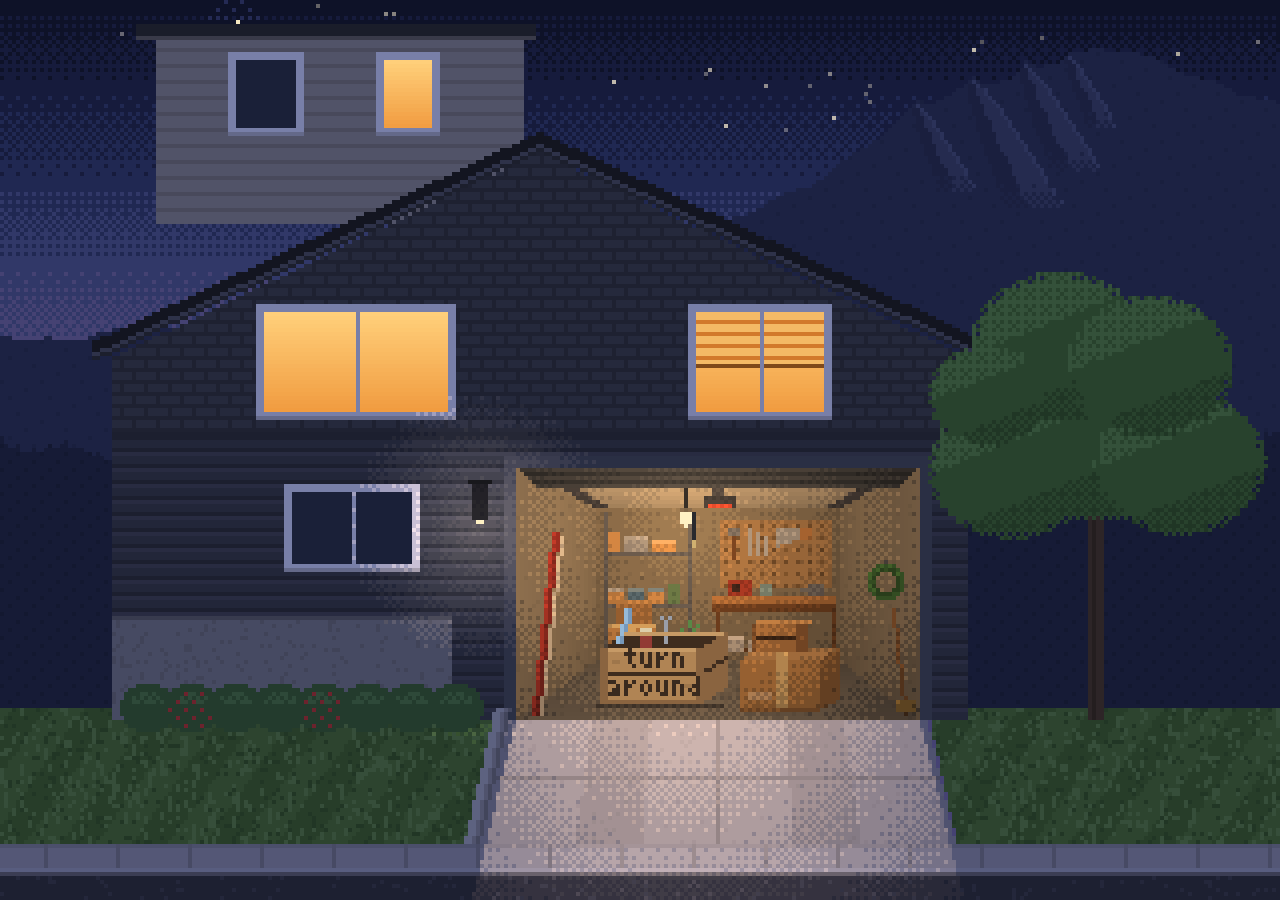
==== commit 3865447e: "Garage: smaller wooden crate, glow-stick green, remembered lights, passing car Crate shrunk to a rea" ====
--- a/index.html
+++ b/index.html
@@ -77,10 +77,11 @@
     // trees
     trunk: hx("#5a4636"), leaf: hx("#4f7d3e"), leafHi: hx("#679950"), leafLo: hx("#3f6633"),
     // mountains
-    mDay: hx("#7e919e"), mDayPine: hx("#6e828f"), fhDay: hx("#647a6d"), fhDayPine: hx("#566b5f"),
-    slabDay: hx("#c3b19a"), slabDayHi: hx("#d9c9b3"), slabDayLo: hx("#9d8f80"),
-    mNight: hx("#1b2143"), mNightPine: hx("#171d3c"), fhNight: hx("#151a35"), fhNightPine: hx("#121730"),
-    slabNight: hx("#272e55"), slabNightHi: hx("#2e3660"), slabNightLo: hx("#20274a"),
+    mDay: hx("#7f9397"), mDayPine: hx("#73878c"), fhDay: hx("#62786c"), fhDayPine: hx("#566c61"),
+    slabDay: hx("#b8a58e"), slabDayHi: hx("#cfbda4"), slabDayLo: hx("#93897f"),
+    mNight: hx("#1c2243"), mNightPine: hx("#191f3e"), fhNight: hx("#161b36"), fhNightPine: hx("#131830"),
+    slabNight: hx("#252b4f"), slabNightHi: hx("#2b3259"), slabNightLo: hx("#1a1f3e"),
+    wd: hx("#b08454"), wdHi: hx("#c69a66"), wdLo: hx("#8a6440"), wdGap: hx("#3e2c1e"), stencil: hx("#3a2a1e"),
     // cat
     cat: hx("#18161b"), catW: hx("#ecebe6"), eye: hx("#e8c84a")
   };
@@ -160,7 +161,7 @@
 
     var g = G, tall = H / W > 1.5;
     g.tall = tall;
-    g.swH = 7;
+    g.swH = 14;
     g.streetH = tall ? Math.round(H * 0.22) : clamp(Math.round(H * 0.2), 34, 70);
     g.gy = H - g.streetH;
     g.gw = tall ? Math.round(W * 0.62) : clamp(Math.round(Math.min(W * 0.4, H * 0.45)), 80, 140);
@@ -176,7 +177,11 @@
     g.eave = g.floor - Math.round(g.gw * 0.2);
     g.peak = Math.round(g.eave - g.half * g.slope);
     g.upTop = g.peak - Math.round(g.gw * 0.27);
-    g.mTop = Math.max(Math.round(H * 0.07), Math.round(g.peak - (g.gy - g.peak) * 0.55));
+    g.mTop = Math.max(Math.round(H * 0.06), Math.round(g.peak - (g.gy - g.peak) * 0.22));
+    g.flat = g.tall ? 0.7 : 0.8;
+    g.ribs = [];
+    var hc = W * (g.flat + 0.06);
+    [-46, -32, -19, -8].forEach(function (o) { g.ribs.push(Math.round(hc + o)); });
     // interior perspective
     g.vx = g.gx + g.gw / 2; g.vy = g.gTop + Math.round(g.gh * 0.42); g.s = 0.6;
     g.L = Math.round(g.vx - g.gw / 2 * g.s); g.R = Math.round(g.vx + g.gw / 2 * g.s);
@@ -184,12 +189,15 @@
     g.pH = Math.max(4, Math.round(g.gh * 0.08));
     g.bulbX = Math.round(g.vx - g.gw * 0.08); g.bulbY = g.gTop + g.pH + Math.round(g.gh * 0.1);
     g.sconce = { x: g.gx - 10, y: g.gTop + 8 };
-    // milk crate: bottom-left of the front face
-    g.fw = 50; g.fh = 22; g.sd = 9; g.su = 5;
-    g.cx = Math.round(g.vx - g.fw / 2 - 4); g.cy = g.gy - 3;
+    // the crate: bottom-left of the front face
+    g.fw = 26; g.fh = 14; g.sd = 6; g.su = 4;
+    g.cx = Math.round(g.vx - g.fw - 4); g.cy = g.gy - 5;
 
     night = isNight();
-    S.bulb = !/[?&]dark/.test(location.search); S.porch = true;
+    var saved = loadLights();
+    S.bulb = saved && typeof saved.bulb === "boolean" ? saved.bulb : true;
+    S.porch = saved && typeof saved.porch === "boolean" ? saved.porch : true;
+    if (/[?&]dark/.test(location.search)) S.bulb = false;
     placeLink();
     render();
     initDynamic();
@@ -197,7 +205,7 @@
 
   function placeLink() {
     var g = G, k = P / dpr, bottom = window.innerHeight - cssH;
-    var x = g.cx - 3, y = g.cy - g.fh - g.su - 14, w = g.fw + g.sd + 6, h = g.fh + g.su + 18;
+    var x = g.cx - 3, y = g.cy - g.fh - g.su - 9, w = g.fw + g.sd + 6, h = g.fh + g.su + 13;
     var L = cssLeft + x * k, T = bottom + y * k, Wd = w * k, Ht = h * k, pad = Math.max(0, (48 - Math.min(Wd, Ht)) / 2);
     link.style.left = (L - pad) + "px"; link.style.top = (T - pad) + "px";
     link.style.width = (Wd + pad * 2) + "px"; link.style.height = (Ht + pad * 2) + "px";
@@ -216,6 +224,8 @@
     drawGarage();
     drawGround();
     drawTrees();
+    var sv = loadLights();
+    if (night && sv && sv.wins && sv.wins.length === wins.length) wins.forEach(function (w, i) { var l = !!sv.wins[i]; if (l !== w.lit) { w.lit = l; glass(w); } });
     var g = G, sp = Math.round((g.H5 = H - g.swH - g.gy) * 0.35);
     poly([[g.gx, g.gy], [g.gx + g.gw, g.gy], [g.gx + g.gw + sp, H], [g.gx - sp, H]], function (x, y) {
       if (x >= 0 && y >= 0 && x < W && y < H) SPILL[y * W + x] = 1;
@@ -244,42 +254,43 @@
     }
   }
 
-  // Flatirons: a forested ridge, with long tilted sandstone slabs leaning up-left
+  // The Flatirons, seen from a way off: a low forested ridge whose face is
+  // ribbed with long sandstone slabs tilted up toward their crests.
   function ridge(x) {
-    var g = G, pts = [[0, 0.55], [0.1, 0.36], [0.2, 0.2], [0.3, 0.1], [0.42, 0.06], [0.55, 0.0], [0.68, 0.04], [0.8, 0.14], [0.9, 0.24], [1, 0.32]];
-    var u = x / W;
-    for (var i = 0; i < pts.length - 1; i++) if (u <= pts[i + 1][0]) {
-      var t = (u - pts[i][0]) / (pts[i + 1][0] - pts[i][0]), s = t * t * (3 - 2 * t);
-      return g.mTop + (pts[i][1] + (pts[i + 1][1] - pts[i][1]) * s) * (g.gy - g.mTop) * 0.62 + Math.sin(x * 0.6) * 0.6;
-    }
-    return g.mTop + 0.3 * (g.gy - g.mTop) * 0.7;
+    var g = G, u = x / W, range = g.gy - g.mTop;
+    var hump = Math.exp(-Math.pow((u - g.flat - 0.06) / 0.3, 2));
+    var y = g.mTop + range * 0.42 - hump * range * 0.42 + Math.sin(x * 0.13) * 1.4 + Math.sin(x * 0.41) * 0.6;
+    for (var i = 0; i < g.ribs.length; i++) { var d = Math.abs(x - g.ribs[i]); if (d < 2.5) y -= (2.5 - d) * 0.8; }
+    return y;
   }
   function drawMountains() {
     zone = 3;
     var g = G, m = night ? K.mNight : K.mDay, mp = night ? K.mNightPine : K.mDayPine;
+    var range = g.gy - g.mTop;
     for (var x = 0; x < W; x++) {
       var ry = Math.round(ridge(x));
-      for (var y = ry; y < g.gy; y++) put(x, y, ((x * 7 + y * 3) % 11 === 0 || (bay(x, y) > 0.82 && (y - ry) % 3 === 0)) ? mp : m);
-    }
-    // slabs: broad tilted plates, steep shaded left face, long sunlit right face
+      for (var y = ry; y < g.gy; y++) put(x, y, (bay(x, y) > 0.8 && (x + y * 2) % 5 === 0) ? mp : m);
+    }
     var sl = night ? [K.slabNight, K.slabNightHi, K.slabNightLo] : [K.slabDay, K.slabDayHi, K.slabDayLo];
-    var range = g.gy - g.mTop;
-    [[0.1, 0.1, 0.13], [0.155, 0.12, 0.16], [0.21, 0.13, 0.19], [0.265, 0.14, 0.21], [0.32, 0.12, 0.18], [0.37, 0.1, 0.14]].forEach(function (s) {
-      var ax = Math.round(W * s[0]), ay = Math.round(ridge(ax)) + 1, w = Math.round(range * s[1]), h = Math.round(range * s[2]);
-      var lx = ax - w * 0.3, rx = ax + w * 0.7, spx = ax + w * 0.12;
-      poly([[ax, ay], [rx, ay + h], [lx, ay + h]], function (x, y) {
-        var t = (y - ay) / h, spine = ax + (spx - ax) * t;
-        var c = x < spine ? sl[2] : sl[0];
-        if (x >= spine && x < spine + 1.2) c = sl[1];
-        if (y < ridge(x) + 1) return;
-        put(x, y, c);
-      });
+    // a few tilted rock fins on the ridge's left shoulder: narrow at the crest, widening and leaning down-right
+    var lens = [0.13, 0.19, 0.16, 0.11], wids = [10, 15, 13, 8];
+    g.ribs.forEach(function (rx, i) {
+      var ty = Math.round(ridge(rx)) + 1, len = Math.round(range * lens[i]), wB = wids[i], lean = 0.45;
+      for (var k = 0; k < len; k++) {
+        var t = k / len, ww = Math.max(1, Math.round(1 + (wB - 1) * Math.pow(t, 0.5)));
+        var x0 = Math.round(rx + k * lean - ww * 0.4), y = ty + k;
+        for (var q = 0; q < ww; q++) {
+          var c = q === ww - 1 ? sl[1] : (q < Math.max(1, ww * 0.35) ? sl[2] : sl[0]);
+          if (t > 0.75 && bay(x0 + q, y) < (t - 0.75) * 3) continue; // ragged foot into the trees
+          put(x0 + q, y, c);
+        }
+      }
     });
-    // forested foothills in front
+    // forest in front, swallowing the foot of the slabs
     var fh = night ? K.fhNight : K.fhDay, fp = night ? K.fhNightPine : K.fhDayPine;
     for (var x2 = 0; x2 < W; x2++) {
-      var top = Math.round(g.gy - range * 0.3 + Math.sin(x2 * 0.08) * 3 + Math.sin(x2 * 0.31) * 1.5 - (x2 % 4 === 0 ? 1 : 0));
-      for (var y2 = top; y2 < g.gy; y2++) put(x2, y2, (bay(x2, y2) > 0.75 && (y2 + x2) % 3 === 0) ? fp : fh);
+      var top2 = Math.round(g.gy - range * 0.42 + Math.sin(x2 * 0.07) * 3 + Math.sin(x2 * 0.29) * 1.5 - (x2 % 4 === 0 ? 1 : 0));
+      for (var y2 = top2; y2 < g.gy; y2++) put(x2, y2, (bay(x2, y2) > 0.75 && (y2 + x2) % 3 === 0) ? fp : fh);
     }
   }
 
@@ -439,6 +450,16 @@
         x += bwid + 1;
       }
     });
+    // a taped cardboard box beside the crate, a small crate on top of it
+    var bxx = g.cx + g.fw + g.sd + 3, bw2 = 20, bh2 = 13, bsd = 5, bsu = 3, bby = g.gy - 3;
+    for (var i2 = 0; i2 < bsd; i2++) { var o2 = Math.round((i2 + 1) * bsu / bsd); rect(bxx + bw2 + i2, bby - bh2 + 1 - o2, 1, bh2, K.cardDk); }
+    for (var r3 = 1; r3 <= bsu; r3++) rect(bxx + Math.round(r3 * bsd / bsu) - 1, bby - bh2 + 1 - r3, bw2, 1, mix(K.card, [255, 240, 210], 0.15));
+    rect(bxx, bby - bh2 + 1, bw2, bh2, K.card);
+    rect(bxx + 9, bby - bh2 - 2, 3, bh2 + 3, K.tape);
+    rect(bxx, bby, bw2, 1, K.cardDk); rect(bxx + 2, bby - 4, 6, 2, mix(K.card, [255, 255, 255], 0.35));
+    var scx = bxx + 3, sbt = bby - bh2 - 1, sw2 = 12, sh2 = 7;
+    rect(scx, sbt - sh2, sw2, sh2, K.wd); rect(scx, sbt - 4, sw2, 1, K.wdGap); rect(scx, sbt - sh2, 1, sh2, K.wdLo); rect(scx + sw2 - 1, sbt - sh2, 1, sh2, K.wdLo);
+    rect(scx + 1, sbt - sh2 - 1, sw2 + 2, 1, K.wdHi); rect(scx + sw2, sbt - sh2, 2, sh2, K.wdLo);
     // boxes stacked on the floor at the back-left
     rect(L + 3, Bt - 9, 12, 9, K.card); rect(L + 3, Bt - 9, 12, 1, K.tape); rect(L + 8, Bt - 9, 2, 9, K.tape);
     rect(L + 5, Bt - 15, 9, 6, K.cardDk); rect(L + 5, Bt - 15, 9, 1, K.card);
@@ -494,7 +515,10 @@
     }
     // sidewalk
     zone = 5;
-    for (var y4 = bottom; y4 < H; y4++) for (var x4 = 0; x4 < W; x4++) put(x4, y4, (x4 + 7) % 18 === 0 ? K.walkLn : (y4 === bottom ? dk(K.walk, 0.9) : K.walk));
+    for (var y4 = bottom; y4 < bottom + 6; y4++) for (var x4 = 0; x4 < W; x4++) put(x4, y4, (x4 + 7) % 18 === 0 ? K.walkLn : (y4 === bottom ? dk(K.walk, 0.9) : K.walk));
+    rect(0, bottom + 6, W, 1, mix(K.walk, [255, 255, 255], 0.2)); rect(0, bottom + 7, W, 1, dk(K.walk, 0.7));
+    for (var y5 = bottom + 8; y5 < H; y5++) for (var x5 = 0; x5 < W; x5++) put(x5, y5, R() < 0.06 ? [86, 86, 92] : [70, 70, 76]);
+    G.roadY = bottom + 8;
     // shrubs along the foundation, one with red flowers
     zone = 1;
     for (var sx = g.bodyL + 4; sx < g.gx - 18; sx += 11) {
@@ -541,7 +565,7 @@
     var Ls = [];
     if (S.bulb) Ls.push({ x: g.bulbX, y: g.bulbY + 2, r: g.gw * 1.1, i: night ? 1.25 : 0.75, c: [1, 0.8, 0.55], k: "bulb" });
     if (S.porch) Ls.push({ x: g.sconce.x + 1, y: g.sconce.y + 7, r: night ? 34 : 18, i: night ? 0.95 : 0.25, c: [1, 0.82, 0.58], k: "out" });
-    if (glowOn) Ls.push({ x: g.cx + g.fw / 2 + 4, y: g.cy - g.fh - 4, r: g.gw * 0.85, i: 1.05, c: [1, 0.68, 0.3], k: "glow" });
+    if (glowOn) Ls.push({ x: g.cx + g.fw / 2 + 3, y: g.cy - g.fh - 2, r: g.gw * 0.62, i: 1.15, c: [0.35, 1, 0.5], k: "glow" });
     for (var y = 0; y < H; y++) for (var x = 0; x < W; x++) {
       var i = y * W + x, z = Z[i], o = i * 4;
       if (z === 0) { d[o + 3] = 0; continue; }
@@ -666,80 +690,65 @@
     else sprite(WALK[Math.floor(cat.t * 5) % 2], x, cat.y, cat.dir > 0, dim);
   }
 
-  // ---------- the milk crate ----------
+  // ---------- the crate ----------
   var hover = false, pressed = -1;
   function crateLift(t) {
     if (RM) return 0;
-    var ph = t % 7;
-    if (ph > 6) return Math.round(Math.sin((ph - 6) * Math.PI) * 3);
-    return 0;
+    var ph = t % 16;
+    return ph > 15.3 && ph < 15.75 ? 1 : 0;
   }
   function drawCrate(t, glow) {
     var g = G, fw = g.fw, fh = g.fh, sd = g.sd, su = g.su;
-    var lift = pressed >= 0 ? -1 : (hover ? 2 : crateLift(t));
+    var lift = pressed >= 0 ? 0 : (hover ? 1 : crateLift(t));
     var x = g.cx, y = g.cy - lift, top = y - fh + 1;
-    var k = night && !S.bulb && !glow ? 0.35 : (night ? 1 : (S.bulb ? 0.98 : 0.6));
-    if (glow) k = Math.max(k, 0.8);
+    var k = night ? (S.bulb ? 1 : 0.32) : (S.bulb ? 0.97 : 0.55);
+    var GL = [150, 255, 160];
     function c(col) { return css(dk(col, k)); }
-    // shadow (shrinks as it lifts)
-    ctx.fillStyle = "rgba(15,12,10," + (0.4 - lift * 0.08) + ")"; ctx.fillRect(x - 1 + lift, g.cy + 1, fw + sd - lift * 2, 1);
-    // back rim + contents sticking out
-    var rimY = top - su;
-    // contents (behind front face): rolled plans, a wrench, a plant, a book, a pennant
     function px(xx, yy, col) { ctx.fillStyle = c(col); ctx.fillRect(xx, yy, 1, 1); }
-    ctx.fillStyle = c(K.crateIn);
-    for (var r = 1; r <= su; r++) ctx.fillRect(x + Math.round(r * sd / su), top - r, fw - 1, 1);
-    // rolled blueprints, leaning
-    for (var i = 0; i < 16; i++) { px(x + 8 + Math.round(i * 0.35), top - 2 - i, [150, 186, 216]); px(x + 9 + Math.round(i * 0.35), top - 2 - i, [120, 156, 190]); }
-    px(x + 13, top - 18, [220, 230, 240]); px(x + 14, top - 18, [220, 230, 240]);
-    // a book
-    ctx.fillStyle = c([150, 58, 52]); ctx.fillRect(x + 18, top - 9, 4, 9); ctx.fillStyle = c([226, 210, 170]); ctx.fillRect(x + 18, top - 9, 4, 1);
-    // a wrench
-    for (var j = 0; j < 9; j++) px(x + 27 + Math.round(j * -0.2), top - 2 - j, K.steel);
-    px(x + 24, top - 12, K.steel); px(x + 26, top - 12, K.steel); px(x + 25, top - 11, K.steel);
-    // a little potted plant
-    ctx.fillStyle = c([176, 96, 60]); ctx.fillRect(x + 33, top - 5, 5, 5);
-    [[34, -8], [35, -10], [36, -9], [33, -9], [37, -11], [35, -12], [34, -11], [36, -7]].forEach(function (p) { px(x + p[0], top + p[1], [90, 140, 72]); });
-    // a pennant on a stick
-    for (var s = 0; s < 14; s++) px(x + 42, top - 2 - s, K.woodDk);
-    ctx.fillStyle = c(K.amber); ctx.fillRect(x + 43, top - 15, 4, 1); ctx.fillRect(x + 43, top - 14, 3, 1); ctx.fillRect(x + 43, top - 13, 2, 1); ctx.fillRect(x + 43, top - 12, 1, 1);
-    // rims (back + right) drawn over the contents' bottoms
-    ctx.fillStyle = c(K.crateHi); ctx.fillRect(x + sd, rimY, fw, 1);
-    for (var r2 = 0; r2 <= su; r2++) { ctx.fillStyle = c(K.crateHi); ctx.fillRect(x + fw - 1 + Math.round(r2 * sd / su), top - r2, 1, 1); }
-    // side face with holes
+    ctx.fillStyle = "rgba(15,12,10,0.4)"; ctx.fillRect(x - 1, g.cy + 1, fw + sd, 1);
+    // open top, dark inside (or lit green from within)
+    for (var r = 1; r <= su; r++) { ctx.fillStyle = glow ? css(mix(GL, [20, 40, 30], 0.35 + r * 0.08)) : c(K.wdGap); ctx.fillRect(x + Math.round(r * sd / su), top - r, fw - 1, 1); }
+    // stuff poking out: rolled plans, a book, a wrench, a plant
+    for (var i = 0; i < 9; i++) { px(x + 4 + Math.round(i * 0.3), top - 2 - i, [150, 186, 216]); px(x + 5 + Math.round(i * 0.3), top - 2 - i, [118, 152, 186]); }
+    ctx.fillStyle = c([146, 58, 52]); ctx.fillRect(x + 10, top - 5, 3, 5); ctx.fillStyle = c([220, 205, 170]); ctx.fillRect(x + 10, top - 5, 3, 1);
+    for (var j = 0; j < 6; j++) px(x + 16, top - 2 - j, K.steel);
+    px(x + 15, top - 8, K.steel); px(x + 17, top - 8, K.steel);
+    [[21, -4], [22, -6], [23, -5], [20, -5], [22, -7], [24, -6]].forEach(function (p) { px(x + p[0], top + p[1], [88, 136, 70]); });
+    // rims
+    ctx.fillStyle = c(K.wdHi); ctx.fillRect(x + sd, top - su, fw, 1);
+    for (var r2 = 0; r2 <= su; r2++) px(x + fw - 1 + Math.round(r2 * sd / su), top - r2, K.wdHi);
+    // side face: slats with gaps
     for (var i2 = 0; i2 < sd; i2++) {
       var o = Math.round((i2 + 1) * su / sd);
-      ctx.fillStyle = c(K.crateLo); ctx.fillRect(x + fw + i2, top - o, 1, fh);
-      for (var hy = top - o + 3; hy < top - o + fh - 3; hy += 4) if (i2 > 1 && i2 < sd - 1) { ctx.fillStyle = glow ? css([255, 190, 100], 0.9) : c(K.hole); ctx.fillRect(x + fw + i2, hy, 1, 2); }
-    }
-    // front face: frame + grid of holes + handle slot
-    ctx.fillStyle = c(K.crate); ctx.fillRect(x, top, fw, fh);
-    for (var gy = top + 4; gy < top + fh - 3; gy += 4) for (var gx = x + 3; gx < x + fw - 4; gx += 4) {
-      ctx.fillStyle = glow ? css([255, 196, 110], 0.55 + 0.4 * ((gx + gy) % 3 === 0 ? 1 : 0.5)) : c(K.hole);
-      ctx.fillRect(gx, gy, 2, 2);
-    }
-    ctx.fillStyle = glow ? css([255, 210, 130]) : c(K.hole); ctx.fillRect(x + fw / 2 - 5, top + 1, 10, 2);
-    ctx.fillStyle = c(K.crateHi); ctx.fillRect(x, top, fw, 1); ctx.fillRect(x, top, 1, fh);
-    ctx.fillStyle = c(K.crateLo); ctx.fillRect(x, top + fh - 1, fw, 1); ctx.fillRect(x + fw - 1, top, 1, fh);
-    // the sticker
-    var sw = 45, sh = 9, sx = x + Math.round((fw - sw) / 2), syy = top + Math.round(fh * 0.55) - 4;
-    ctx.fillStyle = c(hover ? mix(K.sticker, [255, 255, 255], 0.6) : K.sticker); ctx.fillRect(sx, syy, sw, sh);
-    ctx.fillStyle = c(K.stickerLn); ctx.fillRect(sx, syy + sh - 1, sw, 1); ctx.fillRect(sx + sw - 1, syy, 1, sh);
-    ctx.fillStyle = c(K.amber); ctx.fillRect(sx, syy, 2, sh);
-    var str = "turnaround";
-    ctx.fillStyle = c(K.ink);
-    for (var kk = 0; kk < str.length; kk++) {
-      var gl = GLYPH[str[kk]];
-      for (var rr = 0; rr < 5; rr++) for (var cc = 0; cc < 3; cc++) if (gl[rr][cc] === "#") ctx.fillRect(sx + 4 + kk * 4 + cc, syy + 2 + rr, 1, 1);
-    }
-    // in the dark: light rising out of the crate
+      ctx.fillStyle = c(K.wdLo); ctx.fillRect(x + fw + i2, top - o, 1, fh);
+      [6].forEach(function (gy) { ctx.fillStyle = glow ? css(GL, 0.9) : c(K.wdGap); ctx.fillRect(x + fw + i2, top - o + gy, 1, 1); });
+    }
+    // front: three slats, gaps between, corner posts
+    ctx.fillStyle = c(K.wd); ctx.fillRect(x, top, fw, fh);
+    [6].forEach(function (gy) { ctx.fillStyle = glow ? css(GL, 0.95) : c(K.wdGap); ctx.fillRect(x + 2, top + gy, fw - 4, 1); });
+    ctx.fillStyle = c(K.wdHi); ctx.fillRect(x, top, fw, 1);
+    ctx.fillStyle = c(K.wdLo); ctx.fillRect(x, top, 2, fh); ctx.fillRect(x + fw - 2, top, 2, fh); ctx.fillRect(x, top + fh - 1, fw, 1);
+    // wood grain
+    ctx.fillStyle = c(dk(K.wd, 0.9)); ctx.fillRect(x + 3, top + 3, 2, 1); ctx.fillRect(x + 21, top + 9, 3, 1);
+    // stencilled name
+    var lines = [["turn", 0], ["around", 7]];
+    ctx.fillStyle = c(K.stencil);
+    lines.forEach(function (L) {
+      var str = L[0], wdt = str.length * 4 - 1, sx = x + Math.round((fw - wdt) / 2), sy = top + L[1];
+      for (var kk = 0; kk < str.length; kk++) {
+        var gl = GLYPH[str[kk]];
+        for (var rr = 0; rr < 5; rr++) for (var cc = 0; cc < 3; cc++) if (gl[rr][cc] === "#") ctx.fillRect(sx + kk * 4 + cc, sy + rr, 1, 1);
+      }
+    });
+    if (hover) { ctx.fillStyle = "rgba(255,240,200,0.25)"; ctx.fillRect(x, top, fw, 1); }
+    // in the dark: a faint green haze from inside
     if (glow) {
-      var pulse = 0.55 + 0.25 * Math.sin(t * 1.3);
-      for (var b = 0; b < 16; b++) { ctx.fillStyle = "rgba(255,200,110," + (pulse * (1 - b / 16) * 0.42) + ")"; ctx.fillRect(x + sd + 2, rimY - b, fw - 4, 1); }
+      var br = 0.85 + 0.1 * Math.sin(t * 0.7);
+      for (var b = 0; b < 8; b++) { ctx.fillStyle = "rgba(150,255,170," + (br * (1 - b / 8) * 0.16) + ")"; ctx.fillRect(x + sd + 2, top - su - b, fw - 4, 1); }
       motes.forEach(function (m) {
-        var ph = ((t * 0.18 * m.s + m.p) % 1 + 1) % 1;
-        var mx = x + sd + 3 + m.x * (fw - 6) + Math.sin(t + m.p * 6) * 2, my = rimY - ph * 26;
-        ctx.fillStyle = "rgba(255,226,160," + (0.8 * (1 - ph)) + ")"; ctx.fillRect(mx | 0, my | 0, 1, 1);
+        var ph = ((t * 0.08 * m.s + m.p) % 1 + 1) % 1;
+        var mx = x + sd + 3 + m.x * (fw - 6) + Math.sin(t * 0.6 + m.p * 6) * 1.5, my = top - su - ph * 18;
+        ctx.fillStyle = "rgba(170,255,185," + (0.5 * (1 - ph)) + ")"; ctx.fillRect(mx | 0, my | 0, 1, 1);
       });
     }
   }
@@ -771,11 +780,12 @@
     if (night) drawStars(t); else drawClouds(dt);
     ctx.drawImage(BASE.c, 0, 0);
     var glow = !S.bulb && S.flick <= 0;
-    if (glow) { ctx.globalAlpha = 0.65 + 0.25 * Math.sin(t * 1.3); ctx.drawImage(GLOW.c, 0, 0); ctx.globalAlpha = 1; }
+    if (glow) { ctx.globalAlpha = 0.85 + 0.06 * Math.sin(t * 0.7); ctx.drawImage(GLOW.c, 0, 0); ctx.globalAlpha = 1; }
     if (S.flick > 0 && Math.floor(S.flick * 25) % 2) { ctx.fillStyle = "rgba(10,10,20,0.35)"; ctx.fillRect(G.gx, G.gTop, G.gw, G.gh); }
     drawString();
     drawCat(t);
     drawCrate(t, glow);
+    drawCar(dt);
     if (pressed >= 0) {
       pressed += dt;
       if (pressed > 0.14 && !G.navigated) { G.navigated = true; location.href = link.getAttribute("href"); }
@@ -786,7 +796,44 @@
   function toggleBulb() {
     S.bulb = !S.bulb;
     if (S.bulb && !RM) S.flick = 0.25;
-    shadeAll();
+    shadeAll(); saveLights();
+  }
+
+  // ---------- remember which lights were on ----------
+  var LKEY = "garage.lights.v1";
+  function loadLights() { try { return JSON.parse(localStorage.getItem(LKEY) || "null"); } catch (e) { return null; } }
+  function saveLights() {
+    try { localStorage.setItem(LKEY, JSON.stringify({ bulb: S.bulb, porch: S.porch, wins: wins.map(function (w) { return w.lit ? 1 : 0; }) })); } catch (e) {}
+  }
+
+  // ---------- a car, once in a long while ----------
+  var car = null, carWait = 25 + Math.random() * 30;
+  var CAR_COLS = [[176, 52, 48], [222, 222, 216], [52, 70, 104], [96, 104, 92], [28, 30, 34]];
+  function drawCar(dt) {
+    if (RM) return;
+    if (!car) {
+      carWait -= dt;
+      if (carWait > 0) return;
+      var dir = Math.random() < 0.5 ? 1 : -1;
+      car = { dir: dir, x: dir > 0 ? -40 : W + 40, v: W / (1.2 + Math.random() * 0.6), col: CAR_COLS[(Math.random() * CAR_COLS.length) | 0] };
+    }
+    car.x += car.dir * car.v * dt;
+    if (car.x < -60 || car.x > W + 60) { car = null; carWait = 50 + Math.random() * 60; return; }
+    var x = Math.round(car.x), base = H - 1, col = night ? dk(car.col, 0.45) : car.col, fl = car.dir > 0;
+    function bx(dx) { return fl ? x + dx : x + 30 - dx; }
+    function r(dx, y, w, h, c) { ctx.fillStyle = c; ctx.fillRect(fl ? x + dx : x + 30 - dx - w, y, w, h); }
+    if (night) { // headlight wash ahead of the car
+      ctx.fillStyle = "rgba(255,240,200,0.10)";
+      for (var k = 0; k < 24; k++) ctx.fillRect(bx(30 + k), base - 6 - Math.floor(k / 6), 1, 4 + Math.floor(k / 3));
+    }
+    r(9, base - 12, 13, 1, css(dk(col, 0.85)));
+    r(7, base - 11, 17, 4, css(col));
+    r(9, base - 10, 6, 3, css(night ? [40, 46, 70] : [150, 180, 205])); r(16, base - 10, 6, 3, css(night ? [40, 46, 70] : [150, 180, 205]));
+    r(1, base - 7, 29, 5, css(col)); r(1, base - 7, 29, 1, css(mix(col, [255, 255, 255], 0.25)));
+    r(1, base - 3, 29, 1, css(dk(col, 0.7)));
+    r(29, base - 6, 1, 2, css(night ? [255, 244, 200] : [235, 230, 200]));
+    r(0, base - 6, 1, 2, css(night ? [255, 60, 50] : [190, 50, 44]));
+    [5, 22].forEach(function (wx) { r(wx, base - 3, 5, 3, "rgb(22,22,26)"); r(wx + 2, base - 2, 1, 1, "rgb(150,150,158)"); });
   }
 
   // ---------- interaction ----------
@@ -807,7 +854,7 @@
     // the bulb's pull string
     if (Math.abs(x - g.bulbX - 1) < 7 && y > g.bulbY - 6 && y < g.bulbY + 14) { if (S.pull < 0) { S.pull = 0; S.pulled = false; } if (RM) toggleBulb(); return; }
     // the wall sconce
-    if (Math.abs(x - g.sconce.x - 1) < 7 && Math.abs(y - g.sconce.y) < 9) { S.porch = !S.porch; shadeAll(); return; }
+    if (Math.abs(x - g.sconce.x - 1) < 7 && Math.abs(y - g.sconce.y) < 9) { S.porch = !S.porch; shadeAll(); saveLights(); return; }
     // the cat stops and looks at you
     if ((cat.mode === "drive" || cat.mode === "roof") && !cat.sitting && Math.abs(x - cat.x - 5) < 9 && Math.abs(y - cat.y - 3) < 9) { cat.sitting = true; cat.sitT = 3; return; }
     // windows switch on and off at night
@@ -816,7 +863,7 @@
       var w = wins[i];
       if (x >= w.x - 2 && x < w.x + w.w + 2 && y >= w.y - 2 && y < w.y + w.h + 2) {
         w.lit = !w.lit;
-        var prevZone = zone; glass(w); zone = prevZone; shadeAll(); return;
+        var prevZone = zone; glass(w); zone = prevZone; shadeAll(); saveLights(); return;
       }
     }
   });
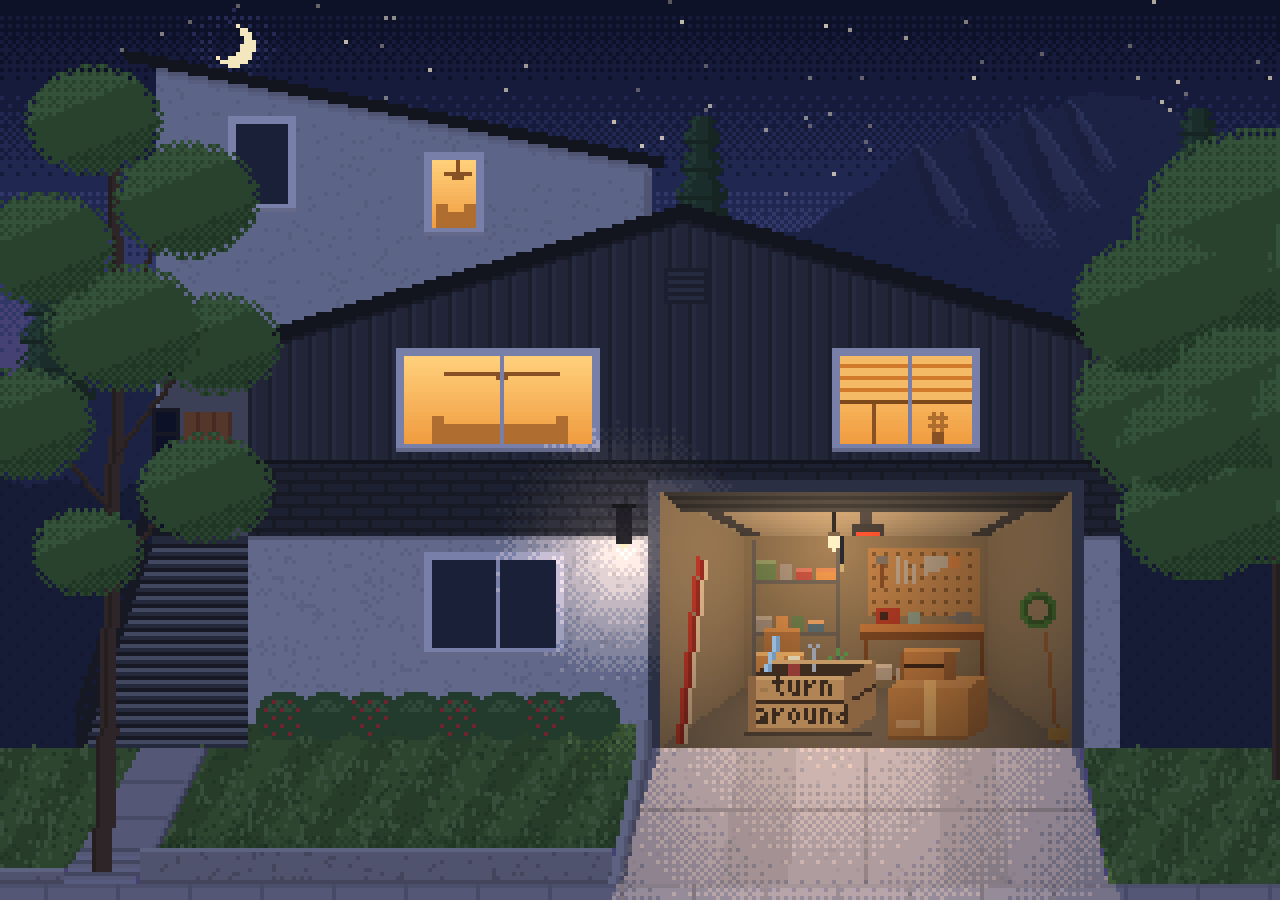
==== commit 355f392b: "Garage scene: redraw the house after the Newlands photo Stucco tower with shed roof, low-pitch gable" ====
--- a/index.html
+++ b/index.html
@@ -49,11 +49,13 @@
     skyNight: ["#0e1228", "#161b3c", "#202852", "#313868", "#454273"].map(hx),
     star: hx("#fff3d6"), moon: hx("#f4e7c0"),
     // house
-    siding: hx("#45484f"), sidingLn: hx("#383b41"), sidingHi: hx("#4f525a"),
+    siding: hx("#43464c"), sidingLn: hx("#36383d"), sidingHi: hx("#4c4f56"),
+    brick: hx("#3a3d42"), mortar: hx("#2e3034"),
     shingle: hx("#4a4d54"), shingleLn: hx("#3b3e44"),
-    roofEdge: hx("#26282c"), soffit: hx("#5c5f66"),
-    upper: hx("#a29c91"), upperLn: hx("#8f897f"), slabRoof: hx("#34363b"),
-    stucco: hx("#8d8c88"), stuccoLo: hx("#7f7e7a"),
+    roofEdge: hx("#232529"), soffit: hx("#9a7350"),
+    upper: hx("#b9bcbb"), upperLn: hx("#adb0af"), upperSh: hx("#9c9f9f"),
+    stucco: hx("#c3c4c0"), stuccoLo: hx("#b5b6b2"),
+    door: hx("#a8663c"), doorLn: hx("#8a5230"), stair: hx("#2b2d32"), stairHi: hx("#4a4d54"),
     trim: hx("#f1efe9"), trimSh: hx("#c9c6be"), frame: hx("#55585f"),
     glassDay: hx("#9fc0d8"), glassDayLo: hx("#6f93b0"), glassNight: hx("#1a2038"),
     warmHi: hx("#ffcf7a"), warmLo: hx("#f09a3e"), blind: hx("#d27a2c"),
@@ -76,6 +78,7 @@
     sticker: hx("#f3eee2"), stickerLn: hx("#d6cfbd"), ink: hx("#2a2a30"), amber: hx("#f2a34b"),
     // trees
     trunk: hx("#5a4636"), leaf: hx("#4f7d3e"), leafHi: hx("#679950"), leafLo: hx("#3f6633"),
+    pine: hx("#36553a"), pineHi: hx("#446a46"), pineLo: hx("#2b452f"),
     // mountains
     mDay: hx("#7f9397"), mDayPine: hx("#73878c"), fhDay: hx("#62786c"), fhDayPine: hx("#566c61"),
     slabDay: hx("#b8a58e"), slabDayHi: hx("#cfbda4"), slabDayLo: hx("#93897f"),
@@ -88,15 +91,18 @@
 
   // zones: 0 sky (transparent), 1 exterior, 2 garage interior, 3 far (unlit), 4 emissive, 5 ground
   var P, W, H, dpr, cssW, cssH, cssLeft, night;
-  var A, Z, SPILL;
+  var A, Z, SPILL, OCC, FG = 0;
   var zone = 1, R;
   var G = {}, wins = [];
+  var VIEW = { frame: null, tod: null };
+  window.garageView = function (frame, tod) { VIEW.frame = frame; VIEW.tod = tod; layout(); };
   var S = { bulb: true, porch: true, flick: 0, pull: -1 };
 
   function put(x, y, c) {
     x = x | 0; y = y | 0;
     if (x < 0 || y < 0 || x >= W || y >= H) return;
     var i = y * W + x; A[i * 3] = c[0]; A[i * 3 + 1] = c[1]; A[i * 3 + 2] = c[2]; Z[i] = zone;
+    if (FG) OCC[i] = 1;
   }
   function rect(x, y, w, h, c) {
     x = Math.round(x); y = Math.round(y); w = Math.round(w); h = Math.round(h);
@@ -140,6 +146,7 @@
   };
 
   function isNight() {
+    if (VIEW.tod) return VIEW.tod === "night";
     var q = location.search;
     if (/[?&]night/.test(q)) return true;
     if (/[?&]day/.test(q)) return false;
@@ -152,31 +159,43 @@
   // ---------- layout ----------
   function layout() {
     dpr = window.devicePixelRatio || 1;
-    var vw = window.innerWidth, vh = window.innerHeight, dw = vw * dpr, dh = vh * dpr;
+    var vw = window.innerWidth, vh = window.innerHeight, off = 0;
+    if (VIEW.frame) {
+      var ar = VIEW.frame === "phone" ? 9 / 19.5 : 16 / 10, fw = vw, fh = vw / ar;
+      if (fh > vh - 56) { fh = vh - 56; fw = fh * ar; }
+      off = Math.round((vh - fh) / 2); vw = fw; vh = fh;
+    }
+    G.off = off;
+    var dw = vw * dpr, dh = vh * dpr;
     P = Math.max(2, Math.floor(Math.min(dw / 160, dh / 215)));
     W = Math.ceil(dw / P); H = Math.ceil(dh / P);
     [cv, SKY.c, BASE.c, GLOW.c].forEach(function (c) { c.width = W; c.height = H; });
-    cssW = W * P / dpr; cssH = H * P / dpr; cssLeft = (vw - cssW) / 2;
-    cv.style.width = cssW + "px"; cv.style.height = cssH + "px"; cv.style.left = cssLeft + "px";
+    cssW = W * P / dpr; cssH = H * P / dpr; cssLeft = (window.innerWidth - cssW) / 2;
+    cv.style.width = cssW + "px"; cv.style.height = cssH + "px"; cv.style.left = cssLeft + "px"; cv.style.bottom = G.off + "px";
 
     var g = G, tall = H / W > 1.5;
     g.tall = tall;
-    g.swH = 14;
-    g.streetH = tall ? Math.round(H * 0.22) : clamp(Math.round(H * 0.2), 34, 70);
+    g.swH = 4;
+    g.streetH = tall ? Math.round(H * 0.2) : clamp(Math.round(H * 0.17), 26, 60);
     g.gy = H - g.streetH;
-    g.gw = tall ? Math.round(W * 0.62) : clamp(Math.round(Math.min(W * 0.4, H * 0.45)), 80, 140);
+    g.gw = tall ? Math.round(W * 0.66) : clamp(Math.round(Math.min(W * 0.4, (H * 0.9 - g.streetH - 8) / 1.52)), 80, 170);
     g.gh = Math.round(g.gw * 0.62);
-    g.gx = tall ? W - 14 - g.gw : Math.round(W * 0.56 - g.gw / 2);
+    g.gx = tall ? W - 14 - g.gw : Math.round(W * 0.5 + g.gw * 0.11 - 6);
     g.gTop = g.gy - g.gh;
     g.floor = g.gTop - 8;
     g.bodyR = g.gx + g.gw + 12;
     g.bodyL = g.gx - g.gw;
     g.cxB = (g.bodyL + g.bodyR) / 2;
-    g.half = (g.bodyR - g.bodyL) / 2 + 5;
-    g.slope = 0.47;
-    g.eave = g.floor - Math.round(g.gw * 0.2);
+    g.half = (g.bodyR - g.bodyL) / 2 + 9;
+    g.slope = 0.3;
+    g.eave = g.floor - Math.round(g.gw * 0.25);
     g.peak = Math.round(g.eave - g.half * g.slope);
-    g.upTop = g.peak - Math.round(g.gw * 0.27);
+    g.brickBot = g.floor + Math.round(g.gh * 0.3);
+    // the tall stucco block behind the gable, with a shed roof falling to the right
+    g.twL = Math.round(g.bodyL - g.gw * 0.22); g.twR = Math.round(g.cxB - g.gw * 0.08);
+    g.twTop = g.peak - Math.round((g.eave - g.peak) * 1.05);
+    g.upTop = g.twTop;
+    g.doorW = Math.round(g.gw * 0.12); g.doorX = g.bodyL - g.doorW - 4;
     g.mTop = Math.max(Math.round(H * 0.06), Math.round(g.peak - (g.gy - g.peak) * 0.22));
     g.flat = g.tall ? 0.7 : 0.8;
     g.ribs = [];
@@ -204,7 +223,7 @@
   }
 
   function placeLink() {
-    var g = G, k = P / dpr, bottom = window.innerHeight - cssH;
+    var g = G, k = P / dpr, bottom = window.innerHeight - G.off - cssH;
     var x = g.cx - 3, y = g.cy - g.fh - g.su - 9, w = g.fw + g.sd + 6, h = g.fh + g.su + 13;
     var L = cssLeft + x * k, T = bottom + y * k, Wd = w * k, Ht = h * k, pad = Math.max(0, (48 - Math.min(Wd, Ht)) / 2);
     link.style.left = (L - pad) + "px"; link.style.top = (T - pad) + "px";
@@ -214,16 +233,24 @@
   // ---------- static scene ----------
   function render() {
     var N = W * H;
-    A = new Float32Array(N * 3); Z = new Uint8Array(N); SPILL = new Uint8Array(N);
+    A = new Float32Array(N * 3); Z = new Uint8Array(N); SPILL = new Uint8Array(N); OCC = new Uint8Array(N); FG = 0;
     R = rng(17 + W * 7 + H * 3);
     wins = [];
     drawSky();
     drawMountains();
-    drawUpperBox();
+    drawBackTrees();
+    drawTower();
     drawFacade();
+    FG = 1; // anything drawn from here on sits in front of the windows
     drawGarage();
     drawGround();
     drawTrees();
+    FG = 0;
+    wins.forEach(function (w) {
+      var hid = 0;
+      for (var j = 0; j < w.h; j++) for (var i = 0; i < w.w; i++) if (OCC[(w.y + j) * W + w.x + i]) hid++;
+      w.vis = 1 - hid / (w.w * w.h);
+    });
     var sv = loadLights();
     if (night && sv && sv.wins && sv.wins.length === wins.length) wins.forEach(function (w, i) { var l = !!sv.wins[i]; if (l !== w.lit) { w.lit = l; glass(w); } });
     var g = G, sp = Math.round((g.H5 = H - g.swH - g.gy) * 0.35);
@@ -294,15 +321,52 @@
     }
   }
 
-  function drawUpperBox() {
-    var g = G, x0 = Math.round(g.cxB - g.gw * 0.95), x1 = Math.round(g.cxB - 4), top = g.upTop, bot = g.peak + 20;
+  function towerTop(x) { var g = G; return g.twTop + (x - g.twL) * 0.2; }
+  function drawTower() {
+    var g = G, x0 = g.twL, x1 = g.twR;
     zone = 1;
-    for (var y = top; y < bot; y++) for (var x = x0; x < x1; x++) put(x, y, (y - top) % 4 === 3 ? K.upperLn : K.upper);
-    rect(x0 - 5, top - 3, x1 - x0 + 8, 3, K.slabRoof); rect(x0 - 5, top, x1 - x0 + 8, 1, dk(K.upper, 0.7));
-    var ww = Math.round(g.gw * 0.15), wh = Math.round(g.gw * 0.17);
-    var w1 = window2(Math.round(x0 + (x1 - x0) * 0.22), top + 6, ww, wh, false);
-    window2(Math.round(x0 + (x1 - x0) * 0.62), top + 6, Math.round(ww * 0.8), wh, night);
-    G.boxWin = w1;
+    for (var x = x0; x < x1; x++) {
+      var t = Math.round(towerTop(x));
+      for (var y = t; y < g.gy; y++) put(x, y, x >= x1 - 2 ? K.upperSh : (R() < 0.07 ? K.upperLn : K.upper));
+      put(x, t, K.upperSh); put(x, t + 1, K.upperLn); // shadow under the eave
+    }
+    // shed roof: deep overhang on the high side
+    for (var x2 = x0 - 8; x2 < x1 + 3; x2++) { var t2 = Math.round(towerTop(x2)); rect(x2, t2 - 3, 1, 3, K.roofEdge); }
+    var ww = Math.round(g.gw * 0.13), wh = Math.round(g.gw * 0.19);
+    var wx1 = Math.round(x0 + (x1 - x0) * 0.16), wx2 = Math.round(x0 + (x1 - x0) * 0.56);
+    G.boxWin = window2(wx1, Math.round(towerTop(wx1 + ww)) + 7, ww, wh, false, { room: "shelf" });
+    window2(wx2, Math.round(towerTop(wx2 + ww)) + 7, Math.round(ww * 0.85), Math.round(wh * 0.85), night, { room: "fan" });
+    // the porch: tucked under the gable's long left eave, a door with a tall sidelight
+    var L = g.bodyL, db = g.brickBot, dw = g.doorW, dx = g.doorX, dh = Math.round(g.gw * 0.3);
+    for (var px = x0 + 1; px < L; px++) {
+      var top = Math.round(g.peak + Math.abs(px + 0.5 - g.cxB) * g.slope) + 1;
+      for (var py = top; py < db; py++) put(px, py, py < top + 2 ? dk(K.upper, 0.5) : dk(K.upper, 0.64));
+    }
+    for (var j = 0; j < dh; j++) for (var i = 0; i < dw; i++) put(dx + i, db - dh + j, i % 4 === 3 ? K.doorLn : K.door);
+    rect(dx + dw - 3, db - Math.round(dh * 0.5), 1, 2, [210, 200, 180]);
+    var slw = Math.max(4, Math.round(dw * 0.4)), slx = dx - slw - 2;
+    rect(slx - 1, db - dh - 1, slw + 2, dh + 1, K.stair);
+    for (var j2 = 0; j2 < dh - 1; j2++) for (var i2 = 0; i2 < slw; i2++) put(slx + i2, db - dh + j2, j2 % 6 === 5 ? K.stair : (night ? K.glassNight : mix(K.glassDayLo, [40, 44, 52], 0.55)));
+    // landing slab
+    var s0 = x0 + 1, rise = g.gy - db, sh = 3, n = Math.floor(rise / sh);
+    rect(s0 - 2, db, L - s0 + 2, 2, K.stairHi); rect(s0 - 2, db + 2, L - s0 + 2, 1, K.stair);
+    // steel stair with open risers; it reaches further left as it comes down toward the walk
+    for (var k = 1; k <= n; k++) {
+      var ty = db + 2 + k * sh, tl = s0 - 2 - k;
+      rect(tl, ty - sh + 1, L - tl, sh - 2, dk(K.upper, 0.72));
+      rect(tl, ty - 1, L - tl, 1, K.stairHi);
+      rect(tl, ty, L - tl, 1, K.stair);
+    }
+    var bl = s0 - 2 - n, by = db + 2 + n * sh;
+    line(s0 - 3, db + 2, bl - 1, by, K.stair); line(s0 - 4, db + 2, bl - 2, by, K.stair);
+    // railing: three posts, a top rail and two mid rails, all following the stringer
+    var rh = Math.max(10, Math.round(g.gw * 0.1));
+    [0, 0.5, 1].forEach(function (f) { var x = Math.round(s0 - 4 + (bl - s0 + 2) * f), y = Math.round(db + 2 + (by - db - 2) * f); rect(x, y - rh, 1, rh, K.stair); });
+    [rh, Math.round(rh * 0.66), Math.round(rh * 0.33)].forEach(function (o, q) {
+      line(s0 - 4, db + 2 - o, bl - 2, by - o, K.stair);
+      if (!q) line(s0 - 4, db + 1 - o, bl - 2, by - 1 - o, K.stair);
+    });
+    G.stairFootX = Math.round((bl + L) / 2);
   }
 
   function window2(x, y, w, h, lit, opts) {
@@ -310,10 +374,40 @@
     zone = 1;
     rect(x - 2, y - 2, w + 4, h + 4, K.trim);
     rect(x - 2, y + h + 1, w + 4, 1, K.trimSh);
-    var win = { x: x, y: y, w: w, h: h, lit: lit, blinds: opts.blinds, split: opts.split };
+    var win = { x: x, y: y, w: w, h: h, lit: lit, blinds: opts.blinds, split: opts.split, room: opts.room, vis: 1 };
     wins.push(win);
     glass(win);
     return win;
+  }
+  // what you can make out of a lit room: a fan, a shelf, a lamp
+  function roomPx(win, i, j) {
+    var w = win.w, h = win.h, rm = win.room, sil = mix(K.warmLo, [70, 36, 22], 0.62), sil2 = mix(K.warmLo, [70, 36, 22], 0.38);
+    if (rm === "fan") {
+      var fx = Math.round(w * 0.5), by = Math.max(2, Math.round(h * 0.2));
+      if (i === fx && j < by) return sil;
+      if (j === by && Math.abs(i - fx) <= Math.round(w * 0.3)) return sil;
+      if (j === by + 1 && Math.abs(i - fx) <= 1) return sil;
+      var sb = h - Math.max(3, Math.round(h * 0.22));
+      if (j >= sb && i > w * 0.18 && i < w * 0.82) return sil2;
+      if (j >= sb - 2 && (Math.abs(i - w * 0.18) < 1.5 || Math.abs(i - w * 0.82) < 1.5)) return sil2;
+    } else if (rm === "shelf") {
+      var s0 = Math.round(w * 0.56), s1 = w - 2, st = Math.round(h * 0.15);
+      if (i >= s0 && i <= s1 && j >= st) {
+        if (i === s0 || i === s1 || (j - st) % 5 === 0) return sil;
+        if ((i * 7 + ((j - st) / 5 | 0) * 3) % 4 === 0) return sil2;
+      }
+      var f0 = Math.round(w * 0.12), f1 = Math.round(w * 0.4), g0 = Math.round(h * 0.22), g1 = Math.round(h * 0.45);
+      if (((i === f0 || i === f1) && j >= g0 && j <= g1) || ((j === g0 || j === g1) && i >= f0 && i <= f1)) return sil2;
+    } else if (rm === "lamp") {
+      var lx = Math.round(w * 0.25), t0 = Math.round(h * 0.28);
+      if (i === lx && j > t0 + 3) return sil;
+      if (j >= t0 && j <= t0 + 3 && Math.abs(i - lx) <= (j === t0 ? 1 : 2)) return sil2;
+      var px = Math.round(w * 0.74);
+      if (j >= h - 3 && Math.abs(i - px) <= 1) return sil;
+      var dy = j - (h - 6);
+      if (j >= h - 9 && j < h - 3 && (i - px) * (i - px) + dy * dy * 0.8 < 7 && bay(i, j) > 0.25) return sil2;
+    }
+    return null;
   }
   function glass(win) {
     var x = win.x, y = win.y, w = win.w, h = win.h, bl = Math.round(h * 0.52);
@@ -322,6 +416,7 @@
       var c;
       if (night && win.lit) {
         c = mix(K.warmHi, K.warmLo, j / h);
+        var rc = roomPx(win, i, j); if (rc) c = rc;
         if (win.blinds && j < bl) c = (j % 3 === 2) ? K.blind : mix(K.warmHi, K.blind, 0.25);
         if (win.blinds && j === bl) c = dk(K.blind, 0.6);
       } else if (night) {
@@ -333,6 +428,7 @@
         var dg = i + j * 0.7;
         if (Math.abs(dg - w * 0.5) < 1.1 || Math.abs(dg - w * 0.75) < 0.6) c = mix(c, [235, 245, 252], 0.55);
       }
+      if (OCC && OCC[(y + j) * W + x + i]) continue; // a tree is in front of this bit of glass
       put(x + i, y + j, c);
     }
     zone = 1;
@@ -342,38 +438,40 @@
   function drawFacade() {
     var g = G, cx = g.cxB, L = g.bodyL, Rr = g.bodyR;
     zone = 1;
-    // gable wall (shingles) + lower wall (lap siding)
-    poly([[L, g.eave + 0.5], [cx, g.peak + 2], [Rr, g.eave + 0.5], [Rr, g.floor], [L, g.floor]], function (x, y) {
-      var r = (y - g.peak) / 3 | 0, c = K.shingle;
-      if ((y - g.peak) % 3 === 2) c = K.shingleLn;
-      else if ((x + (r % 2) * 3) % 6 === 0) c = K.shingleLn;
+    // gable and upper floor: dark vertical boards
+    function rl(x) { return g.peak + Math.abs(x - cx) * g.slope + 1; }
+    poly([[L, rl(L)], [cx, g.peak + 1], [Rr, rl(Rr)], [Rr, g.floor], [L, g.floor]], function (x, y) {
+      var m = (x - L) % 5, c = m === 0 ? K.sidingLn : (m === 1 ? K.sidingHi : K.siding);
       put(x, y, c);
     });
-    for (var y = g.floor; y < g.gy; y++) for (var x = L; x < Rr; x++) {
-      var c = K.siding, k = (y - g.floor) % 4;
-      if (k === 3) c = K.sidingLn; else if (k === 0) c = K.sidingHi;
+    // gable vent
+    var vw = Math.max(6, Math.round(g.gw * 0.09)), vy = g.peak + Math.round((g.eave - g.peak) * 0.4);
+    rect(cx - vw / 2 - 1, vy - 1, vw + 2, 9, K.sidingLn);
+    for (var j = 0; j < 4; j++) rect(cx - vw / 2, vy + j * 2, vw, 1, K.sidingHi);
+    // dark brick band under the windows, light stucco below it
+    for (var y = g.floor; y < g.brickBot; y++) for (var x = L; x < Rr; x++) {
+      var row = (y - g.floor) / 3 | 0, c = K.brick;
+      if ((y - g.floor) % 3 === 2 || (x + (row % 2) * 4) % 8 === 0) c = K.mortar;
       put(x, y, c);
     }
-    // band between floors
-    rect(L, g.floor - 1, Rr - L, 2, K.sidingLn);
-    // exposed foundation at the lower left
-    var fTop = g.gy - Math.round(g.gh * 0.42);
-    for (var y2 = fTop; y2 < g.gy; y2++) for (var x2 = L; x2 < g.gx - 16; x2++) put(x2, y2, R() < 0.12 ? K.stuccoLo : K.stucco);
-    rect(L, fTop, g.gx - 16 - L, 1, dk(K.stucco, 0.8));
-    // roof edges with soffit
-    for (var x3 = Math.round(cx - g.half); x3 <= Math.round(cx + g.half); x3++) {
+    rect(L, g.floor, Rr - L, 1, K.roofEdge);
+    for (var y2 = g.brickBot; y2 < g.gy; y2++) for (var x2 = L; x2 < Rr; x2++) put(x2, y2, R() < 0.1 ? K.stuccoLo : K.stucco);
+    rect(L, g.brickBot, Rr - L, 1, dk(K.stucco, 0.82));
+    // low-pitch roof: one dark fascia, running long on the left over the porch
+    for (var x3 = Math.round(Math.min(cx - g.half, g.twL - 3)); x3 <= Math.round(cx + g.half); x3++) {
       var ry = Math.round(g.peak + Math.abs(x3 + 0.5 - cx) * g.slope);
-      rect(x3, ry - 3, 1, 3, K.roofEdge); put(x3, ry, K.soffit); put(x3, ry + 1, dk(K.shingle, 0.75));
+      rect(x3, ry - 3, 1, 4, K.roofEdge);
+      if (x3 >= L && x3 < Rr) put(x3, ry + 1, dk(K.siding, 0.72));
     }
     // upstairs windows: a wide one on the left, the cat's window over the garage
-    var wh = Math.round(g.gw * 0.25), wy = g.floor - wh - 6;
+    var wh = Math.round(g.gw * 0.21), wy = g.floor - wh - 4;
     var lw = Math.round(g.gw * 0.46), lx = Math.round(g.gx - g.gw * 0.62);
-    window2(lx, wy, lw, wh, night, { split: 0.5 });
+    window2(lx, wy, lw, wh, night, { split: 0.5, room: "fan" });
     var cw = Math.round(g.gw * 0.32), cxw = Math.round(g.gx + g.gw * 0.6 - cw / 2);
-    G.catWin = window2(cxw, wy, cw, wh, night, { split: 0.5, blinds: true });
+    G.catWin = window2(cxw, wy, cw, wh, night, { split: 0.5, blinds: true, room: "lamp" });
     // a lower window behind the shrubs on the left
     var bw = Math.round(g.gw * 0.3);
-    window2(Math.round(g.gx - g.gw * 0.55), g.gTop + 6, bw, Math.round(g.gh * 0.28), false, { split: 0.5 });
+    window2(Math.round(g.gx - g.gw * 0.55), g.brickBot + 6, bw, Math.max(5, Math.round((g.gy - g.brickBot) * 0.42)), false, { split: 0.5, room: "shelf" });
     // wall sconce by the garage
     zone = 1;
     var sc = g.sconce;
@@ -389,13 +487,13 @@
     zone = 2;
     for (var y = g.gTop; y < g.gy; y++) for (var x = g.gx; x < g.gx + g.gw; x++) {
       var c, depth;
-      if (x >= L && x < Rr && y >= T && y < Bt) { c = K.backIn; depth = 1; if (R() < 0.06) c = dk(c, 0.95); }
+      if (x >= L && x < Rr && y >= T && y < Bt) { c = K.backIn; depth = 1; }
       else {
         var hx2 = Math.abs(x + 0.5 - g.vx) / (g.gw / 2);
         var ht = y + 0.5 < g.vy ? (g.vy - y - 0.5) / (g.vy - g.gTop) : (y + 0.5 - g.vy) / (g.gy - g.vy);
         var k = Math.max(hx2, ht);
         depth = clamp((1 / k - 1) / (1 / s - 1), 0, 1);
-        if (hx2 >= ht) { c = K.wallIn; if (R() < 0.05) c = dk(c, 0.95); }
+        if (hx2 >= ht) c = K.wallIn;
         else if (y + 0.5 < g.vy) {
           c = K.ceil;
           var tu = (x + 0.5 - g.vx) / k / (g.gw / 2);
@@ -403,9 +501,6 @@
           if (Math.abs(tu) < 0.02 / k) c = K.track; // opener rail
         } else {
           c = K.floorIn;
-          if (R() < 0.07) c = dk(c, 0.94);
-          var fx = (x + 0.5 - g.vx) / k;
-          if (Math.abs(fx) < g.gw * 0.14 && depth > 0.25 && depth < 0.55 && bay(x, y) > 0.6) c = K.floorSt;
         }
       }
       put(x, y, dk(c, 1 - depth * 0.25));
@@ -426,6 +521,7 @@
     if (tw > 28) { rect(px0 + 25, py0 + 3, 3, 3, [212, 182, 60]); put(px0 + 26, py0 + 4, [60, 60, 60]); }
     // workbench
     var bTop = T + Math.round(bh * 0.58);
+    G.bench = { x0: px0 - 2, x1: px1 + 1, y: bTop };
     rect(px0 - 2, bTop, px1 - px0 + 3, 2, K.wood); rect(px0 - 2, bTop + 2, px1 - px0 + 3, 2, K.woodDk);
     rect(px0 - 1, bTop + 4, 1, Bt - bTop - 4, K.woodDk); rect(px1, bTop + 4, 1, Bt - bTop - 4, K.woodDk);
     rect(px0, Bt - 3, px1 - px0, 1, K.woodDk);
@@ -483,17 +579,47 @@
     var g = G, dl0 = g.gx - 2, dr0 = g.gx + g.gw + 2, bottom = H - g.swH, spread = Math.round((bottom - g.gy) * 0.22);
     function dl(y) { return dl0 - spread * (y - g.gy) / (bottom - g.gy); }
     function dr(y) { return dr0 + spread * (y - g.gy) / (bottom - g.gy); }
+    // the walk runs from the foot of the stairs down and to the left, to steps in the front wall
+    var wc0 = G.stairFootX, wc1 = wc0 - g.gw * 0.18;
+    function wl(y) { var t = (y - g.gy) / (bottom - g.gy); return wc0 + (wc1 - wc0) * t - (7 + 2 * t); }
+    function wr(y) { var t = (y - g.gy) / (bottom - g.gy); return wc0 + (wc1 - wc0) * t + (7 + 2 * t); }
+    var lowWall = 4, highWall = 9;
     zone = 5;
-    // lawn: raised on the left of the driveway
-    for (var y = g.gy - 3; y < bottom; y++) for (var x = 0; x < W; x++) {
+    // lawns: low on the left of the walk, raised between the walk and the driveway
+    for (var y = g.gy - 7; y < bottom; y++) for (var x = 0; x < W; x++) {
       if (x >= dl(y) - 4 && x <= dr(y)) continue;
-      if (y < g.gy && x >= g.bodyL && x < g.bodyR) continue;
+      var raised = x > wr(y) && x < dl(y) - 4;
+      if (y < g.gy) { if (!raised || x >= g.gx - 3 || x < g.bodyL) continue; if (y < g.gy - 6) continue; }
+      if (y >= bottom - (raised ? highWall : (x < wl(y) ? lowWall : 0))) continue;
+      if (x >= wl(y) && x <= wr(y)) continue;
       var c = Math.floor((x + (y - g.gy) * 0.7) / 9) % 2 ? K.grass : K.grassLo;
       var r = R();
       if (r < 0.12) c = K.grassHi; else if (r < 0.2) c = K.grassDk;
+      if (raised && y > bottom - highWall - 4 && bay(x, y) > 0.5) c = dk(c, 0.88); // the bank rolling over
       put(x, y, c);
-      if (r < 0.06 && y > g.gy) put(x, y - 1, K.grassHi); // blade tips
-    }
+      if (r < 0.06 && y > g.gy - 6) put(x, y - 1, K.grassHi);
+    }
+    // the walk
+    for (var y1 = g.gy; y1 < bottom; y1++) {
+      var a1 = Math.round(wl(y1)), b1 = Math.round(wr(y1)), inWall = y1 >= bottom - highWall;
+      for (var x1 = a1; x1 <= b1; x1++) {
+        var c1 = K.walk;
+        if (inWall) c1 = (bottom - y1) % 3 === 0 ? dk(K.walk, 0.8) : ((bottom - y1) % 3 === 1 ? mix(K.walk, [255, 255, 255], 0.15) : K.walk);
+        else if ((y1 - g.gy) % 9 === 8) c1 = K.walkLn;
+        put(x1, y1, c1);
+      }
+      if (!inWall) { put(b1 + 1, y1, K.wallCap); put(b1 + 2, y1, K.wallSh); }
+    }
+    // front retaining walls along the sidewalk
+    zone = 1;
+    for (var x5 = 0; x5 < W; x5++) {
+      var hgt = 0;
+      if (x5 < wl(bottom - 1)) hgt = lowWall;
+      else if (x5 > wr(bottom - 1) + 2 && x5 < dl(bottom - 1) - 4) hgt = highWall;
+      if (!hgt) continue;
+      for (var k = 0; k < hgt; k++) put(x5, bottom - hgt + k, k === 0 ? K.wallCap : (k === hgt - 1 ? K.wallSh : (R() < 0.08 ? K.wallSh : K.wall)));
+    }
+    zone = 5;
     // driveway concrete with tyre tracks and joints
     for (var y2 = g.gy; y2 < bottom; y2++) {
       var l = dl(y2), r2 = dr(y2), w = r2 - l, mid = (l + r2) / 2;
@@ -506,34 +632,31 @@
         put(x2, y2, c2);
       }
     }
-    // retaining wall along the left edge of the driveway
+    // retaining wall along the left edge of the driveway, holding up the raised lawn
     zone = 1;
-    for (var y3 = g.gy - 3; y3 < bottom; y3++) {
-      var l3 = Math.round(dl(y3));
+    for (var y3 = g.gy - 7; y3 < bottom; y3++) {
+      var l3 = Math.round(dl(Math.max(y3, g.gy)));
       put(l3 - 4, y3, K.wallCap); put(l3 - 3, y3, K.wallCap);
       put(l3 - 2, y3, K.wall); put(l3 - 1, y3, K.wallSh);
     }
     // sidewalk
     zone = 5;
-    for (var y4 = bottom; y4 < bottom + 6; y4++) for (var x4 = 0; x4 < W; x4++) put(x4, y4, (x4 + 7) % 18 === 0 ? K.walkLn : (y4 === bottom ? dk(K.walk, 0.9) : K.walk));
-    rect(0, bottom + 6, W, 1, mix(K.walk, [255, 255, 255], 0.2)); rect(0, bottom + 7, W, 1, dk(K.walk, 0.7));
-    for (var y5 = bottom + 8; y5 < H; y5++) for (var x5 = 0; x5 < W; x5++) put(x5, y5, R() < 0.06 ? [86, 86, 92] : [70, 70, 76]);
-    G.roadY = bottom + 8;
-    // shrubs along the foundation, one with red flowers
+    for (var y4 = bottom; y4 < H; y4++) for (var x4 = 0; x4 < W; x4++) put(x4, y4, (x4 + 7) % 18 === 0 ? K.walkLn : (y4 === bottom ? dk(K.walk, 0.9) : K.walk));
+    // shrubs and roses along the raised bed under the window
     zone = 1;
-    for (var sx = g.bodyL + 4; sx < g.gx - 18; sx += 11) {
-      var flowered = sx < g.gx - 40 && ((sx / 11) | 0) % 3 === 0;
-      blob(sx + 5, g.gy - 3, 7, 6, function (x, y, d) {
-        var c = (d < 0.45 && y < g.gy - 4 && bay(x, y) > 0.4) ? K.shrubHi : K.shrub;
+    for (var sx = Math.max(g.bodyL, Math.round(wr(g.gy))) + 4; sx < g.gx - 18; sx += 11) {
+      var flowered = ((sx / 11) | 0) % 2 === 0;
+      blob(sx + 5, g.gy - 8, 7, 6, function (x, y, d) {
+        var c = (d < 0.45 && y < g.gy - 9 && bay(x, y) > 0.4) ? K.shrubHi : K.shrub;
         if (flowered && d < 0.8 && bay(x, y) > 0.9) c = K.flower;
         put(x, y, c);
       });
     }
   }
 
-  function tree(cx, baseY, r, trunkH) {
-    zone = 1;
-    rect(cx - 2, baseY - trunkH, 4, trunkH, K.trunk); rect(cx - 1, baseY - trunkH, 1, trunkH, dk(K.trunk, 0.8));
+  function tree(cx, baseY, r, trunkH, tw) {
+    zone = 1; tw = tw || 4;
+    rect(cx - tw / 2, baseY - trunkH, tw, trunkH, K.trunk); rect(cx - tw / 2 + 1, baseY - trunkH, 1, trunkH, dk(K.trunk, 0.8));
     line(cx, baseY - trunkH + 4, cx - r * 0.5, baseY - trunkH - r * 0.3, K.trunk);
     var top = baseY - trunkH;
     [[0, -0.6, 1], [-0.7, -0.2, 0.7], [0.7, -0.25, 0.72], [-0.3, -1.2, 0.75], [0.45, -1.05, 0.7], [-0.9, -0.8, 0.5]].forEach(function (b) {
@@ -547,13 +670,65 @@
       });
     });
   }
+  function pine(cx, baseY, h, w) {
+    zone = 1;
+    var top = baseY - h;
+    for (var y = top; y < baseY; y++) {
+      var t = (y - top) / h, tier = ((y - top) % 7) / 7, hw = Math.max(1, w / 2 * (0.25 + 0.75 * t) * (0.65 + 0.35 * tier));
+      for (var x = Math.round(cx - hw); x <= Math.round(cx + hw); x++) {
+        var c = K.pine, e = (x - cx) / hw;
+        if (e < -0.4 && bay(x, y) > 0.4) c = K.pineHi;
+        if (e > 0.45 || tier > 0.85) c = K.pineLo;
+        if (Math.abs(e) > 0.85 && bay(x, y) > 0.6) continue;
+        put(x, y, c);
+      }
+    }
+  }
+  // evergreens standing behind the house
+  function drawBackTrees() {
+    var g = G;
+    pine(Math.round(g.twR + g.gw * 0.12), g.eave + 4, Math.round(g.gw * 0.62), Math.round(g.gw * 0.28));
+    pine(Math.round(g.bodyR + g.gw * 0.18), g.eave + 10, Math.round(g.gw * 0.7), Math.round(g.gw * 0.32));
+    if (!g.tall) pine(Math.round(g.twL - g.gw * 0.25), g.eave + 14, Math.round(g.gw * 0.5), Math.round(g.gw * 0.24));
+  }
+  function clump(bx, by, br) {
+    blob(bx, by, br, br * 0.8, function (x, y, d) {
+      var c = K.leaf, rel = (y - by) / br + (x - bx) / br * 0.4;
+      if (rel < -0.35 && bay(x, y) > 0.3) c = K.leafHi;
+      if (rel > 0.35 && bay(x, y) > 0.45) c = K.leafLo;
+      if (d > 0.78 && bay(x, y) > 0.62) return;
+      put(x, y, c);
+    });
+  }
+  // an old cottonwood: a leaning trunk with leafy clumps all the way up
+  function bigTree(cx, baseY, h, r) {
+    zone = 1;
+    var tw = Math.max(4, Math.round(r * 0.15));
+    function tx(f) { return cx + Math.sin(f * 2.4) * r * 0.12; }
+    for (var y = Math.round(baseY - h * 0.88); y < baseY; y++) {
+      var f = (baseY - y) / h, w = Math.max(2, Math.round(tw * (1 - f * 0.55))), xo = Math.round(tx(f));
+      rect(xo - w / 2, y, w, 1, K.trunk); put(xo - w / 2 + 1, y, dk(K.trunk, 0.8));
+    }
+    var C = [[-0.1, 0.4, 0.46], [0.85, 0.48, 0.56], [-0.62, 0.56, 0.58], [0.95, 0.66, 0.52], [0.2, 0.68, 0.66], [-0.45, 0.78, 0.58], [0.7, 0.84, 0.6], [-0.05, 0.94, 0.56]];
+    C.forEach(function (c) {
+      if (Math.abs(c[0]) < 0.3) return;
+      var f0 = c[1] * 0.8, x0 = tx(f0), y0 = baseY - h * f0, x1 = cx + c[0] * r * 0.8, y1 = baseY - h * c[1];
+      line(x0, y0, x1, y1, K.trunk); line(x0, y0 + 1, x1, y1 + 1, dk(K.trunk, 0.85));
+    });
+    C.forEach(function (c) { clump(cx + c[0] * r, baseY - h * c[1], r * c[2]); });
+  }
   function drawTrees() {
-    var g = G;
-    if (g.tall) tree(W + 6, g.gTop - 4, Math.round(W * 0.2), Math.round(g.gh * 0.7));
-    else {
-      tree(Math.round(g.bodyR + g.gw * 0.32), g.gy, Math.round(g.gw * 0.3), Math.round(g.gh * 0.9));
-      if (g.bodyL > 30) tree(Math.round(g.bodyL - g.gw * 0.18), g.gy, Math.round(g.gw * 0.2), Math.round(g.gh * 0.6));
-    }
+    var g = G, bottom = H - g.swH;
+    if (g.tall) {
+      tree(W + 6, g.gTop - 4, Math.round(W * 0.2), Math.round(g.gh * 0.7));
+      bigTree(Math.round(W * 0.04), bottom - 3, Math.round((bottom - g.eave) * 0.95), Math.round(W * 0.17));
+      return;
+    }
+    // a thick of trees on the right, past the driveway
+    tree(Math.round(Math.min(W + 8, g.gx + g.gw + g.gw * 0.95)), g.gy + 4, Math.round(g.gw * 0.42), Math.round(g.gh * 1.25), 5);
+    tree(Math.round(g.gx + g.gw + g.gw * 0.5), g.gy + 8, Math.round(g.gw * 0.28), Math.round(g.gh * 0.95));
+    // the big old tree in the front yard on the left, leafy all the way up past the tower
+    bigTree(Math.round(g.twL - g.gw * 0.14), bottom - 3, Math.round((bottom - g.twTop) * 0.98), Math.round(g.gw * 0.3));
   }
 
   // ---------- lighting ----------
@@ -580,7 +755,8 @@
         var dx = x + 0.5 - Lt.x, dy = (y + 0.5 - Lt.y) * (z === 5 ? 0.6 : 1);
         var f = 1 - Math.sqrt(dx * dx + dy * dy) / Lt.r;
         if (f <= 0) continue;
-        var q = Math.min(1.3, Math.floor(Math.pow(f, 1.3) * Lt.i * w * 6 + bt) / 6);
+        var q = Math.pow(f, 1.3) * Lt.i * w;
+        q = z === 2 ? Math.min(1.3, q) : Math.min(1.3, Math.floor(q * 6 + bt) / 6); // smooth light inside the garage
         lr += Lt.c[0] * q; lg += Lt.c[1] * q; lb += Lt.c[2] * q;
       }
       d[o] = Math.min(255, r * lr); d[o + 1] = Math.min(255, g2 * lg); d[o + 2] = Math.min(255, b * lb); d[o + 3] = 255;
@@ -634,60 +810,141 @@
   }
 
   // ---------- the cat (a tuxedo) ----------
+  // sprites face left; the last row is the feet. cat.y is the ground line the feet stand on.
   var WALK = [
     ["k.k.........", "kkk......k..", "ekw.....k...", "wkkkkkkkk...", ".wkkkkkkk...", ".w.k..k.k...", ".w.k..w.w..."],
     ["k.k.........", "kkk.......k.", "ekw......k..", "wkkkkkkkk...", ".wkkkkkkk...", "..wk..kw....", "..w....w...."]
   ];
   var SIT = [
-    [".k....k.", ".kk..kk.", ".kkkkkk.", ".kekkek.", ".kkwwkk.", "..kwwk..", ".kkwwkk.", "kkkwwkkk", "kkwwwwkkk"],
-    [".k....k.", ".kk..kk.", ".kkkkkk.", ".kkkkkk.", ".kkwwkk.", "..kwwk..", ".kkwwkk.", "kkkwwkkk", "kkwwwwkk."]
+    [".k.k.......", ".kkk.......", "kekk.......", ".kkw.......", "..kwk......", "..kwkk.....", "..kwkkk....", "..kwkkkk...", "..wwkkkk.kk", "..wwkkkkkk."],
+    [".k.k.......", ".kkk.......", "kkkk.......", ".kkw.......", "..kwk......", "..kwkk.....", "..kwkkk....", "..kwkkkk...", "..wwkkkk.kk", "..wwkkkkkk."]
   ];
-  var cat = { mode: "idle", wait: RM ? 1e9 : 2.5, t: 0, next: 0 };
-  var PLAN = ["drive", "window", "roof", "window", "drive"];
-  function roofY(x) { return Math.round(G.peak + Math.abs(x + 5.5 - G.cxB) * G.slope) - 10; }
-  function startCat() {
-    var g = G, m = PLAN[cat.next++ % PLAN.length];
-    cat.mode = m; cat.t = 0; cat.sat = false; cat.sitting = false;
-    if (m === "drive") {
-      cat.dir = -1; cat.y = Math.round(g.gy + (H - g.swH - g.gy) * 0.5); cat.x = W + 2;
-      cat.sitAt = g.gx + g.gw * 0.55; cat.sitFor = 5;
+  var PUFF = [
+    ["..........k.k", ".....kkk...kk", "k.k.kkkkk..k.", "kkk.kkkkkk.k.", "ekkkkkkkkkkk.", ".kkkkkkkkkk..", ".wk.k...k.k..", ".w..k...k.k..", ".w..w...w.w.."],
+    [".........k.k.", ".....kkk..kkk", "k.k.kkkkkk.k.", "kkkkkkkkkk.k.", "ekkkkkkkkkkk.", ".kkkkkkkkkk..", ".wk.k...k.k..", ".w..k...k.k..", ".w..w...w.w.."]
+  ];
+  var cat = { mode: "idle", wait: RM ? 1e9 : 2, t: 0, next: 0, path: [], i: 0, x: 0, y: 0, dir: -1, dist: 0, puff: 0 };
+  var PLAN = ["garage", "window", "drive", "roof", "window", "drive"];
+  function roofFoot(x) { return G.peak + Math.abs(x + 6 - G.cxB) * G.slope - 3; }
+  function catStep() { return cat.path[cat.i]; }
+  function startCat(m) {
+    var g = G;
+    m = m || PLAN[cat.next++ % PLAN.length];
+    cat.mode = m; cat.t = 0; cat.i = 0; cat.dist = 0; cat.lit = false; cat.puff = 0; cat.roof = false; cat.path = [];
+    if (m === "garage") {
+      // out from behind the broom, along the back, up onto the bench, then into the crate
+      var b = g.bench;
+      cat.x = g.gx + g.gw - 18; cat.y = g.gy - 4; cat.dir = -1;
+      cat.path = [
+        { k: "walk", x: g.R - 16, y: g.Bt + 2, v: 8 },
+        { k: "sit", d: 1.6 },
+        { k: "jump", x: b.x1 - 22, y: b.y, h: 7, d: 0.45 },
+        { k: "walk", x: b.x0, v: 6 },
+        { k: "sit", d: 2.2 },
+        { k: "jump", x: g.cx + 7, y: g.cy - g.fh + 5, h: 9, d: 0.55 },
+        { k: "hide", d: 1.2 },
+        { k: "peek", d: 4.5 },
+        { k: "hide", d: 0.4 }
+      ];
+    } else if (m === "drive") {
+      cat.x = W + 2; cat.y = Math.round(g.gy + (H - g.swH - g.gy) * 0.45); cat.dir = -1;
+      cat.path = [{ k: "walk", x: g.gx + g.gw * 0.45, v: 9 }, { k: "sit", d: 5 }, { k: "walk", x: -16, v: 9 }];
     } else if (m === "roof") {
-      cat.dir = -1; cat.x = Math.min(W + 2, g.cxB + g.half); cat.sitAt = g.cxB - 5; cat.sitFor = 8;
-    } else { cat.sitFor = 14; }
-  }
+      // a leap from the tree onto the eave, up to the ridge for a look around, down the far side and off
+      var xr = Math.round(g.cxB + g.half - 18), xl = Math.round(g.cxB - g.half + 4);
+      cat.x = xr + 16; cat.y = Math.round(roofFoot(xr) + 14); cat.dir = -1;
+      cat.path = [
+        { k: "jump", x: xr, y: roofFoot(xr), h: 9, d: 0.55, roof: true },
+        { k: "walk", x: Math.round(g.cxB - 6), v: 5 },
+        { k: "sit", d: 6 },
+        { k: "walk", x: xl, v: 5 },
+        { k: "jump", x: xl - 16, y: roofFoot(xl) + 18, h: 5, d: 0.5, off: true },
+        { k: "hide", d: 0.2 }
+      ];
+    } else cat.sitFor = 12;
+  }
+  function nextStep() {
+    var st = catStep();
+    if (st && st.roof) cat.roof = true;
+    if (st && st.off) cat.roof = false;
+    cat.i++;
+    if (cat.i >= cat.path.length) endCat();
+  }
+  function setWin(w, on) { w.lit = on; var pz = zone; glass(w); zone = pz; shadeAll(); }
   function updateCat(dt) {
     if (cat.mode === "idle") { cat.wait -= dt; if (cat.wait <= 0) startCat(); return; }
     cat.t += dt;
-    if (cat.mode === "window") { if (cat.t > cat.sitFor) endCat(); return; }
-    if (cat.sitting) { cat.sitT -= dt; if (cat.sitT <= 0) { cat.sitting = false; if (cat.mode === "roof") cat.dir = 1; } return; }
-    cat.x += cat.dir * (cat.mode === "roof" ? 6 : 9) * dt;
-    if (cat.mode === "roof") cat.y = roofY(cat.x);
-    if (!cat.sat && ((cat.dir < 0 && cat.x <= cat.sitAt) || (cat.dir > 0 && cat.x >= cat.sitAt))) { cat.sat = true; cat.sitting = true; cat.sitT = cat.sitFor; }
-    if (cat.x < -16 || cat.x > W + 4 || (cat.mode === "roof" && cat.dir > 0 && cat.x > G.cxB + G.half)) endCat();
-  }
-  function endCat() { cat.mode = "idle"; cat.sitting = false; cat.wait = 12 + Math.random() * 14; }
-  function sprite(rows, x, y, flip, dim) {
+    if (cat.mode === "window") {
+      // at night, the room light comes on before the cat leaves so you see its outline; off again after
+      var w = G.catWin;
+      if (night && !w.lit && !cat.lit && cat.t > cat.sitFor - 4.5) { cat.lit = true; setWin(w, true); }
+      if (cat.t > cat.sitFor) { if (cat.lit) setWin(w, false); endCat(); }
+      return;
+    }
+    // a passing bike puts the cat's fur up
+    if (bike && cat.mode === "drive" && Math.abs(bike.x - cat.x) < W * 0.7) cat.puff = Math.max(cat.puff, 1.4);
+    if (cat.puff > 0) { cat.puff -= dt; return; }
+    var st = catStep();
+    if (!st) { endCat(); return; }
+    st.e = (st.e || 0) + dt;
+    if (st.k === "walk") {
+      var dx = st.x - cat.x, ty = st.y != null ? st.y : cat.y, dy = ty - cat.y, d = Math.sqrt(dx * dx + dy * dy), v = st.v * dt;
+      if (Math.abs(dx) > 0.01) cat.dir = dx < 0 ? -1 : 1;
+      cat.dist += Math.min(v, d);
+      if (d <= v) { cat.x = st.x; cat.y = ty; nextStep(); } else { cat.x += dx / d * v; cat.y += dy / d * v; }
+      if (cat.roof) cat.y = roofFoot(cat.x);
+    } else if (st.k === "jump") {
+      if (st.sx == null) { st.sx = cat.x; st.sy = cat.y; }
+      var t = Math.min(1, st.e / st.d);
+      cat.dir = st.x < st.sx ? -1 : 1;
+      cat.x = st.sx + (st.x - st.sx) * t; cat.y = st.sy + (st.y - st.sy) * t - st.h * 4 * t * (1 - t);
+      if (t >= 1) nextStep();
+    } else if (st.e >= st.d) nextStep();
+  }
+  function endCat() { cat.mode = "idle"; cat.path = []; cat.i = 0; cat.puff = 0; cat.wait = 12 + Math.random() * 14; }
+  function sprite(rows, x, y, flip, dim, shear) {
     for (var r = 0; r < rows.length; r++) for (var i = 0; i < rows[r].length; i++) {
       var ch = rows[r][i]; if (ch === ".") continue;
       var c = ch === "e" ? (night ? K.eye : dk(K.eye, 0.6)) : ch === "w" ? dk(K.catW, dim) : K.cat;
+      var cx = flip ? rows[r].length - 1 - i : i, sy = shear ? Math.round((cx - rows[r].length / 2) * shear) : 0;
       ctx.fillStyle = css(c);
-      ctx.fillRect(flip ? x + rows[r].length - 1 - i : x + i, y + r, 1, 1);
-    }
-  }
+      ctx.fillRect(x + cx, y + r + sy, 1, 1);
+    }
+  }
+  function catDim() { return cat.mode === "garage" ? (night ? (S.bulb ? 0.8 : 0.3) : (S.bulb ? 0.95 : 0.6)) : (night ? 0.45 : 1); }
   function drawCat(t) {
     if (cat.mode === "idle") return;
-    var blink = (t % 3.7) < 0.15, dim = night ? 0.45 : 1;
+    var blink = (t % 3.7) < 0.15, dim = catDim();
     if (cat.mode === "window") {
-      var w = G.catWin;
+      var w = G.catWin, sp = SIT[blink ? 1 : 0];
       ctx.save(); ctx.beginPath(); ctx.rect(w.x, w.y, w.w, w.h); ctx.clip();
       var rise = Math.min(1, cat.t / 1), fall = Math.max(0, (cat.t - cat.sitFor + 1) / 1);
-      sprite(SIT[blink ? 1 : 0], w.x + Math.round(w.w * 0.55) - 4, w.y + w.h - 9 + Math.round((1 - rise + fall) * 10), false, night && w.lit ? 0.75 : dim);
+      sprite(sp, w.x + Math.round(w.w * 0.5) - 5, w.y + w.h - sp.length + Math.round((1 - rise + fall) * (sp.length + 1)), false, night && w.lit ? 0.7 : dim);
       ctx.restore(); return;
     }
-    var x = Math.round(cat.x);
-    if (!night && cat.mode === "drive") { ctx.fillStyle = "rgba(0,0,0,0.16)"; ctx.fillRect(x + 1, cat.y + 7, 10, 1); }
-    if (cat.sitting) sprite(SIT[blink ? 1 : 0], x + 2, cat.y - 2, false, dim);
-    else sprite(WALK[Math.floor(cat.t * 5) % 2], x, cat.y, cat.dir > 0, dim);
+    var st = catStep();
+    if (!st || st.k === "hide" || st.k === "peek") return;
+    var x = Math.round(cat.x), fy = Math.round(cat.y), rows, shear = 0;
+    if (cat.puff > 0) rows = PUFF[Math.floor(t * 6) % 2];
+    else if (st.k === "sit") rows = SIT[blink ? 1 : 0];
+    else if (st.k === "jump") rows = WALK[1];
+    else {
+      rows = WALK[Math.floor(cat.dist / 2.2) % 2];
+      if (cat.roof) shear = (cat.x + 6 < G.cxB ? -1 : 1) * G.slope; // body follows the pitch
+    }
+    if (!night && cat.mode === "drive") { ctx.fillStyle = "rgba(0,0,0,0.16)"; ctx.fillRect(x + 1, fy, 10, 1); }
+    sprite(rows, x, fy - rows.length, cat.dir > 0, dim, shear);
+  }
+  // ears and eyes over the crate's back rim
+  function drawPeek(t) {
+    var st = catStep();
+    if (cat.mode !== "garage" || !st || st.k !== "peek") return;
+    var g = G, rim = g.cy - g.fh + 1 - g.su, up = Math.min(1, st.e / 0.4, (st.d - st.e) / 0.4);
+    var rows = (t % 2.9) < 0.15 ? ["k..k", "kkkk", "kkkk"] : ["k..k", "kkkk", "keek"];
+    var y0 = rim - Math.round(up * 3), x0 = g.cx + g.sd + 9;
+    ctx.save(); ctx.beginPath(); ctx.rect(x0 - 2, 0, 10, rim); ctx.clip();
+    sprite(rows, x0, y0, false, catDim());
+    ctx.restore();
   }
 
   // ---------- the crate ----------
@@ -783,9 +1040,11 @@
     if (glow) { ctx.globalAlpha = 0.85 + 0.06 * Math.sin(t * 0.7); ctx.drawImage(GLOW.c, 0, 0); ctx.globalAlpha = 1; }
     if (S.flick > 0 && Math.floor(S.flick * 25) % 2) { ctx.fillStyle = "rgba(10,10,20,0.35)"; ctx.fillRect(G.gx, G.gTop, G.gw, G.gh); }
     drawString();
+    updateBike(dt);
     drawCat(t);
     drawCrate(t, glow);
-    drawCar(dt);
+    drawPeek(t);
+    drawBike();
     if (pressed >= 0) {
       pressed += dt;
       if (pressed > 0.14 && !G.navigated) { G.navigated = true; location.href = link.getAttribute("href"); }
@@ -806,34 +1065,63 @@
     try { localStorage.setItem(LKEY, JSON.stringify({ bulb: S.bulb, porch: S.porch, wins: wins.map(function (w) { return w.lit ? 1 : 0; }) })); } catch (e) {}
   }
 
-  // ---------- a car, once in a long while ----------
-  var car = null, carWait = 25 + Math.random() * 30;
-  var CAR_COLS = [[176, 52, 48], [222, 222, 216], [52, 70, 104], [96, 104, 92], [28, 30, 34]];
-  function drawCar(dt) {
-    if (RM) return;
-    if (!car) {
-      carWait -= dt;
-      if (carWait > 0) return;
-      var dir = Math.random() < 0.5 ? 1 : -1;
-      car = { dir: dir, x: dir > 0 ? -40 : W + 40, v: W / (1.2 + Math.random() * 0.6), col: CAR_COLS[(Math.random() * CAR_COLS.length) | 0] };
-    }
-    car.x += car.dir * car.v * dt;
-    if (car.x < -60 || car.x > W + 60) { car = null; carWait = 50 + Math.random() * 60; return; }
-    var x = Math.round(car.x), base = H - 1, col = night ? dk(car.col, 0.45) : car.col, fl = car.dir > 0;
-    function bx(dx) { return fl ? x + dx : x + 30 - dx; }
-    function r(dx, y, w, h, c) { ctx.fillStyle = c; ctx.fillRect(fl ? x + dx : x + 30 - dx - w, y, w, h); }
-    if (night) { // headlight wash ahead of the car
-      ctx.fillStyle = "rgba(255,240,200,0.10)";
-      for (var k = 0; k < 24; k++) ctx.fillRect(bx(30 + k), base - 6 - Math.floor(k / 6), 1, 4 + Math.floor(k / 3));
-    }
-    r(9, base - 12, 13, 1, css(dk(col, 0.85)));
-    r(7, base - 11, 17, 4, css(col));
-    r(9, base - 10, 6, 3, css(night ? [40, 46, 70] : [150, 180, 205])); r(16, base - 10, 6, 3, css(night ? [40, 46, 70] : [150, 180, 205]));
-    r(1, base - 7, 29, 5, css(col)); r(1, base - 7, 29, 1, css(mix(col, [255, 255, 255], 0.25)));
-    r(1, base - 3, 29, 1, css(dk(col, 0.7)));
-    r(29, base - 6, 1, 2, css(night ? [255, 244, 200] : [235, 230, 200]));
-    r(0, base - 6, 1, 2, css(night ? [255, 60, 50] : [190, 50, 44]));
-    [5, 22].forEach(function (wx) { r(wx, base - 3, 5, 3, "rgb(22,22,26)"); r(wx + 2, base - 2, 1, 1, "rgb(150,150,158)"); });
+  // ---------- a bike, once in a long while ----------
+  // the street is just out of frame, so only the rider and the top of the bike show along the bottom edge
+  var bike = null, bikeWait = 120 + Math.random() * 150;
+  var SHIRTS = [[58, 110, 120], [196, 152, 58], [160, 70, 56], [52, 66, 104], [110, 120, 80]];
+  var SKINS = [[230, 190, 160], [200, 146, 108], [150, 102, 72], [100, 68, 48]];
+  var HELMS = [[232, 232, 226], [44, 44, 48], [196, 84, 62], [70, 120, 150]];
+  var FRAMES = [[60, 100, 140], [178, 60, 50], [40, 40, 44], [222, 212, 190], [70, 110, 80]];
+  function pick(a) { return a[(Math.random() * a.length) | 0]; }
+  function spawnBike() {
+    var u = Math.max(2, Math.round(G.gw / 42)), dir = Math.random() < 0.5 ? 1 : -1;
+    bike = { u: u, dir: dir, x: dir > 0 ? -16 * u : W + 16 * u, v: W / (4.5 + Math.random() * 1.5), ph: 0, shirt: pick(SHIRTS), skin: pick(SKINS), helm: pick(HELMS), frame: pick(FRAMES) };
+  }
+  function updateBike(dt) {
+    if (!bike) { if (RM) return; bikeWait -= dt; if (bikeWait <= 0) spawnBike(); return; }
+    bike.x += bike.dir * bike.v * dt; bike.ph += bike.v * dt / (bike.u * 8);
+    if (bike.x < -20 * bike.u || bike.x > W + 20 * bike.u) { bike = null; bikeWait = 240 + Math.random() * 300; }
+  }
+  function drawBike() {
+    if (!bike) return;
+    var b = bike, u = b.u, hubY = H + 3 * u, k = night ? 0.45 : 1;
+    function P(p) { return [b.x + p[0] * u * b.dir, hubY + p[1] * u]; }
+    function seg(a, c, wd, col) {
+      a = P(a); c = P(c);
+      var dx = c[0] - a[0], dy = c[1] - a[1], n = Math.max(1, Math.ceil(Math.max(Math.abs(dx), Math.abs(dy)))), sz = Math.max(1, Math.round(wd * u));
+      ctx.fillStyle = css(dk(col, k));
+      for (var i = 0; i <= n; i++) ctx.fillRect(Math.round(a[0] + dx * i / n - sz / 2), Math.round(a[1] + dy * i / n - sz / 2), sz, sz);
+    }
+    function disc(p, r, col, half) {
+      var c = P(p); ctx.fillStyle = css(dk(col, k));
+      for (var yy = -r * u; yy <= (half ? 0 : r * u); yy++) for (var xx = -r * u; xx <= r * u; xx++) if (xx * xx + yy * yy <= r * r * u * u) ctx.fillRect(Math.round(c[0] + xx), Math.round(c[1] + yy), 1, 1);
+    }
+    function wheel(cx) {
+      for (var a = 0; a < 64; a++) { var t1 = a / 64 * 6.283, t2 = (a + 1) / 64 * 6.283; seg([cx + Math.cos(t1) * 9, Math.sin(t1) * 9], [cx + Math.cos(t2) * 9, Math.sin(t2) * 9], 1.1, [30, 30, 34]); }
+      for (var sp = 0; sp < 6; sp++) { var th = b.ph + sp * 1.047; seg([cx, 0], [cx + Math.cos(th) * 8.3, Math.sin(th) * 8.3], 0.3, [150, 150, 158]); }
+    }
+    function leg(a, col) {
+      var hip = [-4, -14], ft = [-1 + 3 * Math.sin(a), 1 - 3 * Math.cos(a)];
+      var dx = ft[0] - hip[0], dy = ft[1] - hip[1], d = Math.min(18.6, Math.sqrt(dx * dx + dy * dy)), hgt = Math.sqrt(Math.max(0, 9.4 * 9.4 - d * d / 4));
+      var nx = -dy / d, ny = dx / d; if (nx < 0) { nx = -nx; ny = -ny; }
+      var knee = [hip[0] + dx / 2 + nx * hgt, hip[1] + dy / 2 + ny * hgt];
+      seg(hip, knee, 2.6, col); seg(knee, ft, 2, col); seg(ft, [ft[0] + 1.6, ft[1]], 1.2, [36, 36, 40]);
+    }
+    var pants = [44, 46, 54], a = b.ph;
+    leg(a + Math.PI, dk(pants, 0.8));
+    wheel(-10); wheel(10);
+    seg([-1, 1], [-10, 0], 0.9, b.frame); seg([-4, -11], [-10, 0], 0.9, b.frame);
+    seg([-1, 1], [-4, -11], 1.1, b.frame); seg([-1, 1], [8, -7], 1.2, b.frame); seg([-4, -10], [7, -10], 1.1, b.frame);
+    seg([7, -11], [8, -7], 1.2, b.frame); seg([8, -7], [10, 0], 1, b.frame);
+    seg([7, -11], [7.5, -13], 0.8, [60, 60, 66]); seg([7, -13], [9.5, -13], 0.9, [36, 36, 40]);
+    seg([-6, -12.4], [-2.6, -12.4], 1, [30, 30, 34]);
+    leg(a, pants);
+    seg([-4, -14], [3, -23], 3.4, b.shirt);
+    seg([3, -22], [6, -18], 1.5, b.shirt); seg([6, -18], [8.6, -13.6], 1.3, b.skin);
+    seg([3.5, -23.5], [4.6, -24.6], 1.2, b.skin);
+    disc([5.4, -26.6], 2.3, b.skin);
+    disc([5.1, -27.2], 2.6, b.helm, true); seg([6.4, -27.2], [8.4, -27], 0.6, dk(b.helm, 0.8));
+    if (night) { var hl = P([9.6, -12]); ctx.fillStyle = "rgba(255,244,200,0.9)"; ctx.fillRect(Math.round(hl[0]), Math.round(hl[1]), u, u); }
   }
 
   // ---------- interaction ----------
@@ -856,12 +1144,13 @@
     // the wall sconce
     if (Math.abs(x - g.sconce.x - 1) < 7 && Math.abs(y - g.sconce.y) < 9) { S.porch = !S.porch; shadeAll(); saveLights(); return; }
     // the cat stops and looks at you
-    if ((cat.mode === "drive" || cat.mode === "roof") && !cat.sitting && Math.abs(x - cat.x - 5) < 9 && Math.abs(y - cat.y - 3) < 9) { cat.sitting = true; cat.sitT = 3; return; }
+    var cs = catStep();
+    if ((cat.mode === "drive" || cat.mode === "roof") && cs && cs.k === "walk" && Math.abs(x - cat.x - 6) < 9 && Math.abs(y - cat.y + 4) < 9) { cat.path.splice(cat.i, 0, { k: "sit", d: 3 }); return; }
     // windows switch on and off at night
     if (!night) return;
     for (var i = 0; i < wins.length; i++) {
       var w = wins[i];
-      if (x >= w.x - 2 && x < w.x + w.w + 2 && y >= w.y - 2 && y < w.y + w.h + 2) {
+      if (w.vis > 0.6 && x >= w.x - 2 && x < w.x + w.w + 2 && y >= w.y - 2 && y < w.y + w.h + 2) {
         w.lit = !w.lit;
         var prevZone = zone; glass(w); zone = prevZone; shadeAll(); saveLights(); return;
       }
@@ -871,6 +1160,7 @@
   var rt;
   window.addEventListener("resize", function () { clearTimeout(rt); rt = setTimeout(layout, 100); });
   setInterval(function () { if (isNight() !== night) layout(); }, 60000);
+  window.garageDebug = { bike: function () { if (!bike) spawnBike(); }, cat: function (m) { if (m) startCat(m); else { endCat(); cat.wait = 0; } } };
   layout();
   requestAnimationFrame(frame);
 })();
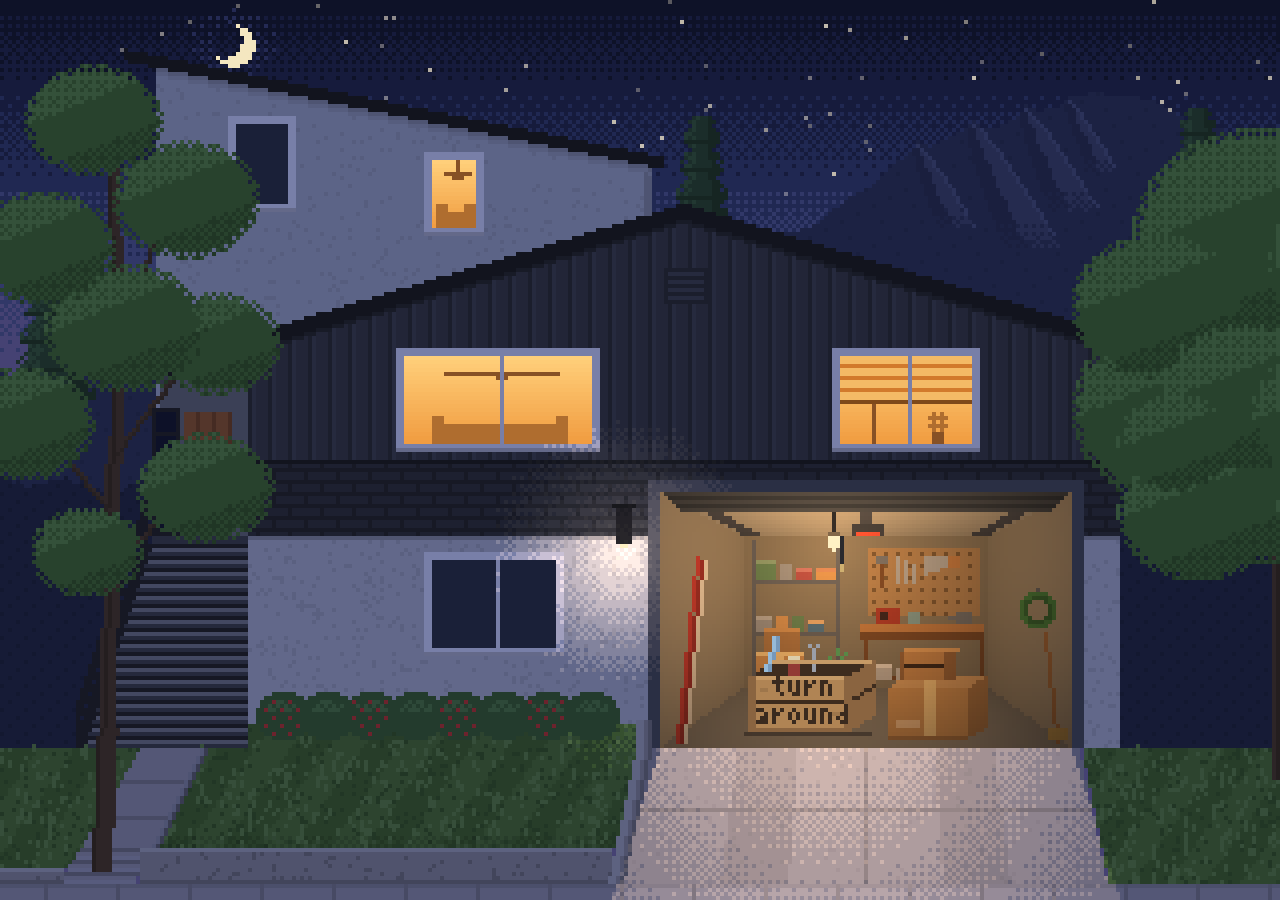
==== commit 41e06129: "Garage cat: start hidden behind the boxes, 5s delay, resume last scene The cat now begins behind the" ====
--- a/index.html
+++ b/index.html
@@ -91,7 +91,7 @@
 
   // zones: 0 sky (transparent), 1 exterior, 2 garage interior, 3 far (unlit), 4 emissive, 5 ground
   var P, W, H, dpr, cssW, cssH, cssLeft, night;
-  var A, Z, SPILL, OCC, FG = 0;
+  var A, Z, SPILL, OCC, FG = 0, MASK, MK = 0, OVB = mk(), OVG = mk();
   var zone = 1, R;
   var G = {}, wins = [];
   var VIEW = { frame: null, tod: null };
@@ -103,6 +103,7 @@
     if (x < 0 || y < 0 || x >= W || y >= H) return;
     var i = y * W + x; A[i * 3] = c[0]; A[i * 3 + 1] = c[1]; A[i * 3 + 2] = c[2]; Z[i] = zone;
     if (FG) OCC[i] = 1;
+    if (MK) MASK[i] = 1;
   }
   function rect(x, y, w, h, c) {
     x = Math.round(x); y = Math.round(y); w = Math.round(w); h = Math.round(h);
@@ -233,7 +234,7 @@
   // ---------- static scene ----------
   function render() {
     var N = W * H;
-    A = new Float32Array(N * 3); Z = new Uint8Array(N); SPILL = new Uint8Array(N); OCC = new Uint8Array(N); FG = 0;
+    A = new Float32Array(N * 3); Z = new Uint8Array(N); SPILL = new Uint8Array(N); OCC = new Uint8Array(N); FG = 0; MASK = new Uint8Array(N);
     R = rng(17 + W * 7 + H * 3);
     wins = [];
     drawSky();
@@ -547,6 +548,7 @@
       }
     });
     // a taped cardboard box beside the crate, a small crate on top of it
+    MK = 1; // these two sit in front of the cat's path along the back
     var bxx = g.cx + g.fw + g.sd + 3, bw2 = 20, bh2 = 13, bsd = 5, bsu = 3, bby = g.gy - 3;
     for (var i2 = 0; i2 < bsd; i2++) { var o2 = Math.round((i2 + 1) * bsu / bsd); rect(bxx + bw2 + i2, bby - bh2 + 1 - o2, 1, bh2, K.cardDk); }
     for (var r3 = 1; r3 <= bsu; r3++) rect(bxx + Math.round(r3 * bsd / bsu) - 1, bby - bh2 + 1 - r3, bw2, 1, mix(K.card, [255, 240, 210], 0.15));
@@ -556,6 +558,7 @@
     var scx = bxx + 3, sbt = bby - bh2 - 1, sw2 = 12, sh2 = 7;
     rect(scx, sbt - sh2, sw2, sh2, K.wd); rect(scx, sbt - 4, sw2, 1, K.wdGap); rect(scx, sbt - sh2, 1, sh2, K.wdLo); rect(scx + sw2 - 1, sbt - sh2, 1, sh2, K.wdLo);
     rect(scx + 1, sbt - sh2 - 1, sw2 + 2, 1, K.wdHi); rect(scx + sw2, sbt - sh2, 2, sh2, K.wdLo);
+    MK = 0; G.boxX = bxx;
     // boxes stacked on the floor at the back-left
     rect(L + 3, Bt - 9, 12, 9, K.card); rect(L + 3, Bt - 9, 12, 1, K.tape); rect(L + 8, Bt - 9, 2, 9, K.tape);
     rect(L + 5, Bt - 15, 9, 6, K.cardDk); rect(L + 5, Bt - 15, 9, 1, K.card);
@@ -768,9 +771,15 @@
     out.x.fillStyle = css(S.porch ? K.bulbOn : dk(K.bulbOff, night ? 0.3 : 0.75));
     out.x.fillRect(g.sconce.x, g.sconce.y + 5, 2, 1);
   }
+  function cutout(src, dst) {
+    dst.c.width = W; dst.c.height = H;
+    var img = src.x.getImageData(0, 0, W, H), d = img.data;
+    for (var i = 0; i < W * H; i++) if (!MASK[i]) d[i * 4 + 3] = 0;
+    dst.x.putImageData(img, 0, 0);
+  }
   function shadeAll() {
-    shade(BASE, false);
-    if (!S.bulb) shade(GLOW, true);
+    shade(BASE, false); cutout(BASE, OVB);
+    if (!S.bulb) { shade(GLOW, true); cutout(GLOW, OVG); }
   }
 
   // ---------- dynamic ----------
@@ -823,22 +832,26 @@
     ["..........k.k", ".....kkk...kk", "k.k.kkkkk..k.", "kkk.kkkkkk.k.", "ekkkkkkkkkkk.", ".kkkkkkkkkk..", ".wk.k...k.k..", ".w..k...k.k..", ".w..w...w.w.."],
     [".........k.k.", ".....kkk..kkk", "k.k.kkkkkk.k.", "kkkkkkkkkk.k.", "ekkkkkkkkkkk.", ".kkkkkkkkkk..", ".wk.k...k.k..", ".w..k...k.k..", ".w..w...w.w.."]
   ];
-  var cat = { mode: "idle", wait: RM ? 1e9 : 2, t: 0, next: 0, path: [], i: 0, x: 0, y: 0, dir: -1, dist: 0, puff: 0 };
+  var cat = { mode: "idle", wait: RM ? 1e9 : 5, t: 0, next: 0, path: [], i: 0, x: 0, y: 0, dir: -1, dist: 0, puff: 0 };
   var PLAN = ["garage", "window", "drive", "roof", "window", "drive"];
+  var CKEY = "garage.cat.v1";
+  function saveCat(n) { try { localStorage.setItem(CKEY, String(n % PLAN.length)); } catch (e) {} }
+  try { var cv0 = parseInt(localStorage.getItem(CKEY), 10); if (cv0 >= 0 && cv0 < PLAN.length) cat.next = cv0; } catch (e) {}
   function roofFoot(x) { return G.peak + Math.abs(x + 6 - G.cxB) * G.slope - 3; }
   function catStep() { return cat.path[cat.i]; }
   function startCat(m) {
     var g = G;
-    m = m || PLAN[cat.next++ % PLAN.length];
+    if (!m) { m = PLAN[cat.next % PLAN.length]; saveCat(cat.next); cat.next++; } // a reload mid-scene replays this one
     cat.mode = m; cat.t = 0; cat.i = 0; cat.dist = 0; cat.lit = false; cat.puff = 0; cat.roof = false; cat.path = [];
     if (m === "garage") {
-      // out from behind the broom, along the back, up onto the bench, then into the crate
+      // hidden behind the boxes at the back, a few steps until the ears show, up onto the bench, then into the crate
       var b = g.bench;
-      cat.x = g.gx + g.gw - 18; cat.y = g.gy - 4; cat.dir = -1;
+      cat.x = g.boxX + 4; cat.y = g.Bt + 2; cat.dir = 1;
       cat.path = [
-        { k: "walk", x: g.R - 16, y: g.Bt + 2, v: 8 },
-        { k: "sit", d: 1.6 },
-        { k: "jump", x: b.x1 - 22, y: b.y, h: 7, d: 0.45 },
+        { k: "sit", d: 1.2 },
+        { k: "walk", x: g.boxX + 9, v: 4 },
+        { k: "sit", d: 1.4 },
+        { k: "jump", x: b.x1 - 22, y: b.y, h: 10, d: 0.5 },
         { k: "walk", x: b.x0, v: 6 },
         { k: "sit", d: 2.2 },
         { k: "jump", x: g.cx + 7, y: g.cy - g.fh + 5, h: 9, d: 0.55 },
@@ -901,7 +914,7 @@
       if (t >= 1) nextStep();
     } else if (st.e >= st.d) nextStep();
   }
-  function endCat() { cat.mode = "idle"; cat.path = []; cat.i = 0; cat.puff = 0; cat.wait = 12 + Math.random() * 14; }
+  function endCat() { if (cat.mode !== "idle") saveCat(cat.next); cat.mode = "idle"; cat.path = []; cat.i = 0; cat.puff = 0; cat.wait = 12 + Math.random() * 14; }
   function sprite(rows, x, y, flip, dim, shear) {
     for (var r = 0; r < rows.length; r++) for (var i = 0; i < rows[r].length; i++) {
       var ch = rows[r][i]; if (ch === ".") continue;
@@ -1042,6 +1055,10 @@
     drawString();
     updateBike(dt);
     drawCat(t);
+    if (cat.mode === "garage") { // put the front boxes back over the cat
+      ctx.drawImage(OVB.c, 0, 0);
+      if (glow) { ctx.globalAlpha = 0.85 + 0.06 * Math.sin(t * 0.7); ctx.drawImage(OVG.c, 0, 0); ctx.globalAlpha = 1; }
+    }
     drawCrate(t, glow);
     drawPeek(t);
     drawBike();
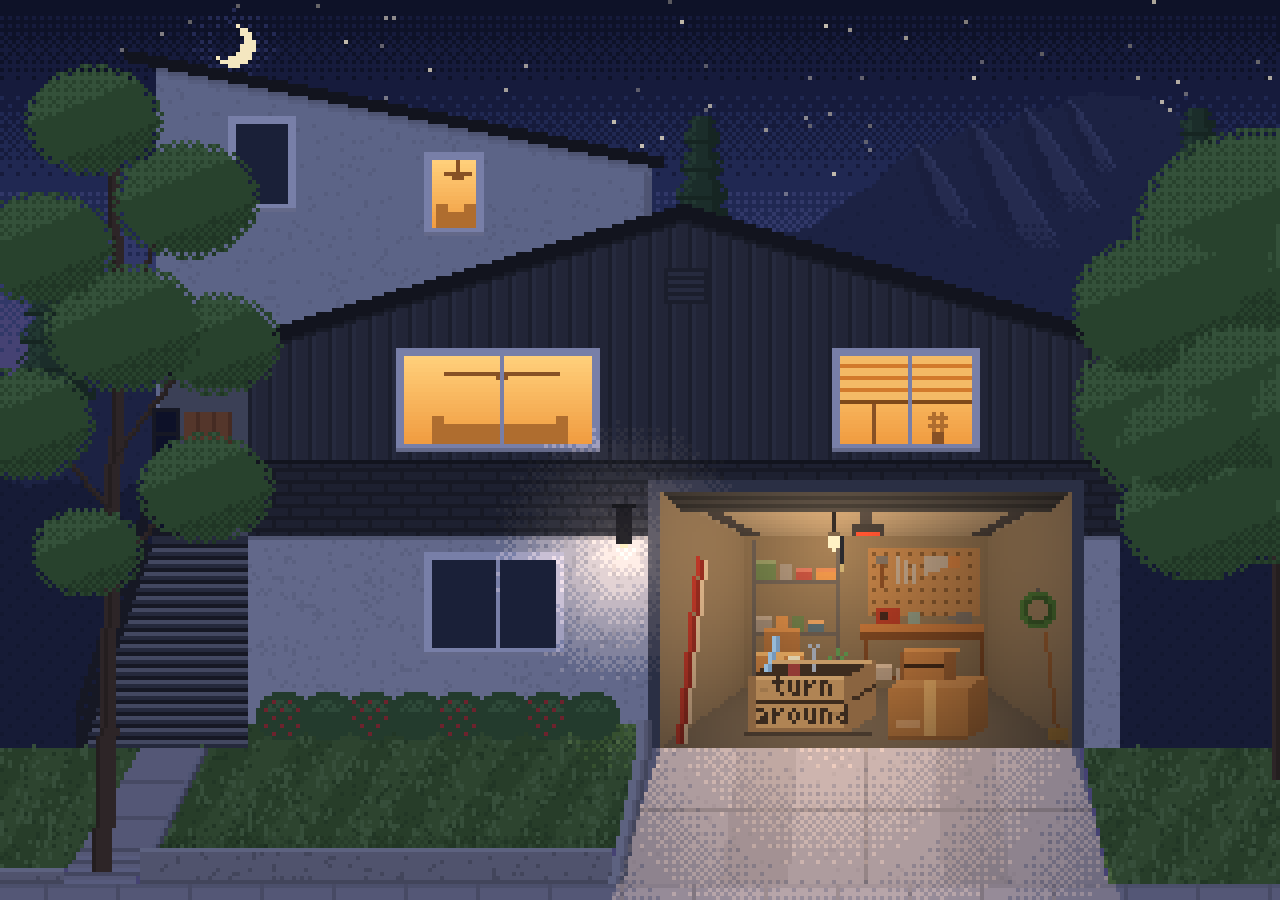
==== commit a5645878: "Window cat walks in along the sill; first bike within a minute Co-Authored-By: Claude Opus 5.5 <nore" ====
--- a/index.html
+++ b/index.html
@@ -874,7 +874,12 @@
         { k: "jump", x: xl - 16, y: roofFoot(xl) + 18, h: 5, d: 0.5, off: true },
         { k: "hide", d: 0.2 }
       ];
-    } else cat.sitFor = 12;
+    } else {
+      // window: walk in along the inside sill from the right, sit and look out, then drop out of sight
+      var w = g.catWin;
+      cat.wx0 = w.x + w.w; cat.wx1 = w.x + Math.round(w.w * 0.5) - 5;
+      cat.tWalk = (cat.wx0 - cat.wx1) / 6; cat.sitFor = cat.tWalk + 10;
+    }
   }
   function nextStep() {
     var st = catStep();
@@ -929,10 +934,15 @@
     if (cat.mode === "idle") return;
     var blink = (t % 3.7) < 0.15, dim = catDim();
     if (cat.mode === "window") {
-      var w = G.catWin, sp = SIT[blink ? 1 : 0];
+      var w = G.catWin, wd = night && w.lit ? 0.7 : dim, sill = w.y + w.h;
       ctx.save(); ctx.beginPath(); ctx.rect(w.x, w.y, w.w, w.h); ctx.clip();
-      var rise = Math.min(1, cat.t / 1), fall = Math.max(0, (cat.t - cat.sitFor + 1) / 1);
-      sprite(sp, w.x + Math.round(w.w * 0.5) - 5, w.y + w.h - sp.length + Math.round((1 - rise + fall) * (sp.length + 1)), false, night && w.lit ? 0.7 : dim);
+      if (cat.t < cat.tWalk) {
+        var wx = cat.wx0 - cat.t * 6, wr = WALK[Math.floor(cat.t * 6 / 2.2) % 2];
+        sprite(wr, Math.round(wx), sill - wr.length, false, wd);
+      } else {
+        var sp = SIT[blink ? 1 : 0], fall = Math.max(0, (cat.t - cat.sitFor + 1) / 1);
+        sprite(sp, cat.wx1, sill - sp.length + Math.round(fall * (sp.length + 1)), false, wd);
+      }
       ctx.restore(); return;
     }
     var st = catStep();
@@ -1084,7 +1094,7 @@
 
   // ---------- a bike, once in a long while ----------
   // the street is just out of frame, so only the rider and the top of the bike show along the bottom edge
-  var bike = null, bikeWait = 120 + Math.random() * 150;
+  var bike = null, bikeWait = 20 + Math.random() * 40;
   var SHIRTS = [[58, 110, 120], [196, 152, 58], [160, 70, 56], [52, 66, 104], [110, 120, 80]];
   var SKINS = [[230, 190, 160], [200, 146, 108], [150, 102, 72], [100, 68, 48]];
   var HELMS = [[232, 232, 226], [44, 44, 48], [196, 84, 62], [70, 120, 150]];
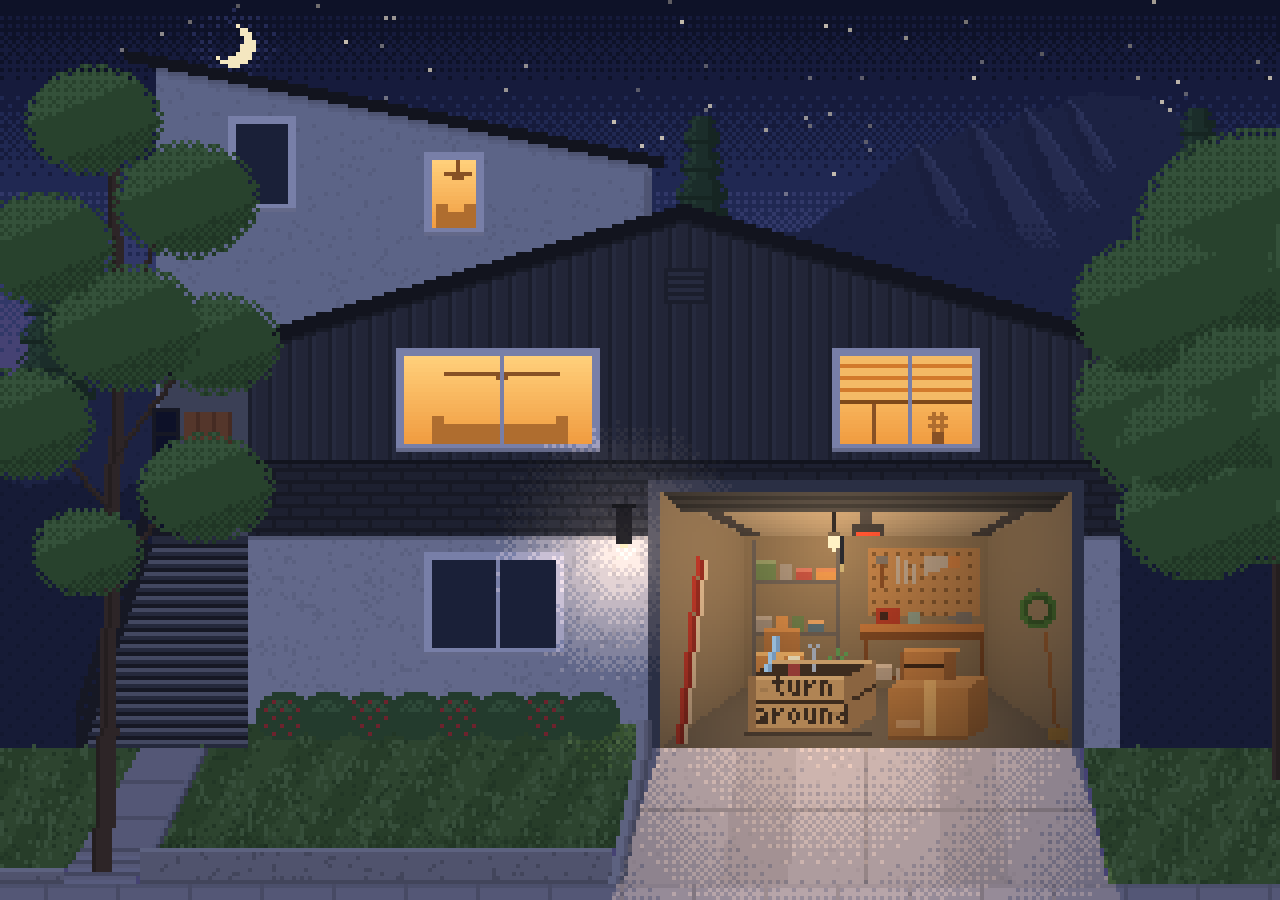
==== commit d5a4c9bd: "The garage game is now the landing page; remove /play/ The landing scene is unchanged until someone " ====
--- a/index.html
+++ b/index.html
@@ -6,1191 +6,75 @@
 <title>garage</title>
 <meta name="description" content="Jonathan Tari's garage.">
 <meta name="theme-color" content="#c7c2b9">
-<style>
-  html, body { margin: 0; height: 100%; background: #c7c2b9; overflow: hidden; touch-action: manipulation; -webkit-user-select: none; user-select: none; }
-  canvas { position: fixed; bottom: 0; display: block; image-rendering: pixelated; image-rendering: crisp-edges; -webkit-tap-highlight-color: transparent; }
-  #crate { position: fixed; display: block; border-radius: 6px; -webkit-tap-highlight-color: transparent; }
-  #crate:focus-visible { outline: 2px solid #f2a34b; outline-offset: 3px; }
-  .sr { position: absolute; width: 1px; height: 1px; overflow: hidden; clip: rect(0 0 0 0); white-space: nowrap; }
-</style>
+<link rel="preconnect" href="https://fonts.googleapis.com">
+<link rel="preconnect" href="https://fonts.gstatic.com" crossorigin>
+<link href="https://fonts.googleapis.com/css2?family=Press+Start+2P&display=swap" rel="stylesheet">
+<link rel="stylesheet" href="game/css/game.css">
 </head>
 <body>
 <h1 class="sr">Jonathan Tari's garage</h1>
 <canvas id="c" aria-hidden="true"></canvas>
 <a id="crate" href="/turnaround/" aria-label="Turnaround"></a>
+<canvas id="g" hidden aria-label="The game"></canvas>
+
+<div id="hud" hidden>
+  <button id="btnPack" aria-label="Backpack (B)" title="Backpack (B)">
+    <svg viewBox="0 0 12 12" shape-rendering="crispEdges"><path fill="#d9a441" d="M3 3h6v1h1v7H2V4h1z"/><path fill="#a87a2c" d="M4 1h4v1h1v1H8V2H4v1H3V2h1zM4 6h4v3H4z"/><path fill="#f2d890" d="M5 7h2v1H5z"/></svg>
+  </button>
+  <button id="btnInfo" aria-label="How to play" title="How to play">
+    <svg viewBox="0 0 12 12" shape-rendering="crispEdges"><path fill="#e8e2d4" d="M5 2h2v2H5zM4 5h3v4h1v1H4V9h1V6H4z"/></svg>
+  </button>
+  <button id="btnSnd" aria-label="Sound on or off" title="Sound">
+    <svg viewBox="0 0 12 12" shape-rendering="crispEdges"><path fill="#e8e2d4" d="M2 4h2l3-2v8L4 8H2z"/><path id="sndWaves" fill="#e8e2d4" d="M8 4h1v4H8zM10 3h1v6h-1z"/></svg>
+  </button>
+</div>
+
+<div id="cap" role="status" aria-live="polite"></div>
+
+<div id="box" hidden role="dialog" aria-live="polite">
+  <p id="boxText"></p>
+  <ul id="boxChoices"></ul>
+</div>
+
+<div id="pack" hidden role="dialog" aria-label="Backpack">
+  <div class="bag">
+    <div class="flap"><span>BACKPACK</span><button id="packClose" aria-label="Close">✕</button></div>
+    <div class="tabs"><button id="tabItems" class="on">Items</button><button id="tabAlbum">Album</button></div>
+    <p id="packHint"></p>
+    <div id="packBody"></div>
+  </div>
+</div>
+
+<div id="stick" hidden><i></i></div>
+<div id="fade"></div>
+
+<script src="game/js/landing.js"></script>
+<script src="game/js/util.js"></script>
+<script src="game/data/world.js"></script>
+<script src="game/data/items.js"></script>
+<script src="game/data/street.js"></script>
+<script src="game/data/wander.js"></script>
+<script src="game/data/trail.js"></script>
+<script src="game/js/sprites.js"></script>
+<script src="game/js/render3d.js"></script>
+<script src="game/js/env.js"></script>
+<script src="game/js/save.js"></script>
+<script src="game/js/sfx.js"></script>
+<script src="game/js/ui.js"></script>
+<script src="game/js/scenes.js"></script>
+<script src="game/js/actors.js"></script>
+<script src="game/js/closeups.js"></script>
+<script src="game/js/events.js"></script>
+<script src="game/js/game.js"></script>
+<script src="game/js/landingctl.js"></script>
 <script>
-(function () {
-  "use strict";
-  var cv = document.getElementById("c"), ctx = cv.getContext("2d");
-  var link = document.getElementById("crate");
-  var RM = window.matchMedia && window.matchMedia("(prefers-reduced-motion: reduce)").matches;
-  function mk() { var c = document.createElement("canvas"); return { c: c, x: c.getContext("2d") }; }
-  var SKY = mk(), BASE = mk(), GLOW = mk();
-
-  // ---------- utils ----------
-  var BAY = [0, 8, 2, 10, 12, 4, 14, 6, 3, 11, 1, 9, 15, 7, 13, 5];
-  function bay(x, y) { return (BAY[((y & 3) << 2) | (x & 3)] + 0.5) / 16; }
-  function rng(seed) {
-    return function () {
-      seed |= 0; seed = seed + 0x6D2B79F5 | 0;
-      var t = Math.imul(seed ^ seed >>> 15, 1 | seed);
-      t = t + Math.imul(t ^ t >>> 7, 61 | t) ^ t;
-      return ((t ^ t >>> 14) >>> 0) / 4294967296;
-    };
-  }
-  function hx(s) { return [parseInt(s.substr(1, 2), 16), parseInt(s.substr(3, 2), 16), parseInt(s.substr(5, 2), 16)]; }
-  function mix(a, b, t) { return [a[0] + (b[0] - a[0]) * t, a[1] + (b[1] - a[1]) * t, a[2] + (b[2] - a[2]) * t]; }
-  function dk(c, k) { return [c[0] * k, c[1] * k, c[2] * k]; }
-  function css(c, a) { return "rgba(" + (c[0] | 0) + "," + (c[1] | 0) + "," + (c[2] | 0) + "," + (a == null ? 1 : a) + ")"; }
-  function clamp(v, a, b) { return v < a ? a : v > b ? b : v; }
-
-  var K = {
-    skyDay: ["#4f8fcc", "#67a2d6", "#86b7e0", "#a8cce9", "#c6def0"].map(hx),
-    skyNight: ["#0e1228", "#161b3c", "#202852", "#313868", "#454273"].map(hx),
-    star: hx("#fff3d6"), moon: hx("#f4e7c0"),
-    // house
-    siding: hx("#43464c"), sidingLn: hx("#36383d"), sidingHi: hx("#4c4f56"),
-    brick: hx("#3a3d42"), mortar: hx("#2e3034"),
-    shingle: hx("#4a4d54"), shingleLn: hx("#3b3e44"),
-    roofEdge: hx("#232529"), soffit: hx("#9a7350"),
-    upper: hx("#b9bcbb"), upperLn: hx("#adb0af"), upperSh: hx("#9c9f9f"),
-    stucco: hx("#c3c4c0"), stuccoLo: hx("#b5b6b2"),
-    door: hx("#a8663c"), doorLn: hx("#8a5230"), stair: hx("#2b2d32"), stairHi: hx("#4a4d54"),
-    trim: hx("#f1efe9"), trimSh: hx("#c9c6be"), frame: hx("#55585f"),
-    glassDay: hx("#9fc0d8"), glassDayLo: hx("#6f93b0"), glassNight: hx("#1a2038"),
-    warmHi: hx("#ffcf7a"), warmLo: hx("#f09a3e"), blind: hx("#d27a2c"),
-    // ground
-    grass: hx("#6a974a"), grassLo: hx("#5c8840"), grassHi: hx("#80ad5a"), grassDk: hx("#4f773a"),
-    drive: hx("#bdb7ad"), driveLn: hx("#a29c92"), driveTrk: hx("#b1aba1"),
-    wall: hx("#9f9d97"), wallCap: hx("#bab8b2"), wallSh: hx("#85837e"),
-    walk: hx("#c7c2b9"), walkLn: hx("#aaa59c"),
-    shrub: hx("#46703f"), shrubHi: hx("#5b8a4f"), flower: hx("#d8423e"),
-    // garage interior
-    ceil: hx("#b5ad9e"), wallIn: hx("#aea38f"), backIn: hx("#a39884"), floorIn: hx("#938e86"), floorSt: hx("#86817a"),
-    track: hx("#55565e"), panel: hx("#4a4d54"), panelLn: hx("#3a3d43"), opener: hx("#3e3f45"),
-    peg: hx("#9a7c58"), pegHole: hx("#6e5638"), metal: hx("#6a6d76"), steel: hx("#9a9ea8"), wood: hx("#a8784a"), woodDk: hx("#6e4a2c"),
-    shelf: hx("#5e6068"), bins: ["#4f6f92", "#a2643f", "#c2a46a", "#5f7f5d", "#8a8d96", "#9c4f4f"].map(hx),
-    card: hx("#b88d5a"), cardDk: hx("#99734a"), tape: hx("#d9c08c"),
-    skiA: hx("#c8473f"), skiB: hx("#e6e2da"), hose: hx("#4f8a4a"),
-    bulbOff: hx("#d9d5c8"), bulbOn: hx("#fff1c4"), cord: hx("#2a2a2e"), bead: hx("#d0b070"),
-    // the crate
-    crate: hx("#3f6fa3"), crateHi: hx("#5686ba"), crateLo: hx("#2f5582"), crateIn: hx("#223d5e"), hole: hx("#1d2f46"),
-    sticker: hx("#f3eee2"), stickerLn: hx("#d6cfbd"), ink: hx("#2a2a30"), amber: hx("#f2a34b"),
-    // trees
-    trunk: hx("#5a4636"), leaf: hx("#4f7d3e"), leafHi: hx("#679950"), leafLo: hx("#3f6633"),
-    pine: hx("#36553a"), pineHi: hx("#446a46"), pineLo: hx("#2b452f"),
-    // mountains
-    mDay: hx("#7f9397"), mDayPine: hx("#73878c"), fhDay: hx("#62786c"), fhDayPine: hx("#566c61"),
-    slabDay: hx("#b8a58e"), slabDayHi: hx("#cfbda4"), slabDayLo: hx("#93897f"),
-    mNight: hx("#1c2243"), mNightPine: hx("#191f3e"), fhNight: hx("#161b36"), fhNightPine: hx("#131830"),
-    slabNight: hx("#252b4f"), slabNightHi: hx("#2b3259"), slabNightLo: hx("#1a1f3e"),
-    wd: hx("#b08454"), wdHi: hx("#c69a66"), wdLo: hx("#8a6440"), wdGap: hx("#3e2c1e"), stencil: hx("#3a2a1e"),
-    // cat
-    cat: hx("#18161b"), catW: hx("#ecebe6"), eye: hx("#e8c84a")
-  };
-
-  // zones: 0 sky (transparent), 1 exterior, 2 garage interior, 3 far (unlit), 4 emissive, 5 ground
-  var P, W, H, dpr, cssW, cssH, cssLeft, night;
-  var A, Z, SPILL, OCC, FG = 0, MASK, MK = 0, OVB = mk(), OVG = mk();
-  var zone = 1, R;
-  var G = {}, wins = [];
-  var VIEW = { frame: null, tod: null };
-  window.garageView = function (frame, tod) { VIEW.frame = frame; VIEW.tod = tod; layout(); };
-  var S = { bulb: true, porch: true, flick: 0, pull: -1 };
-
-  function put(x, y, c) {
-    x = x | 0; y = y | 0;
-    if (x < 0 || y < 0 || x >= W || y >= H) return;
-    var i = y * W + x; A[i * 3] = c[0]; A[i * 3 + 1] = c[1]; A[i * 3 + 2] = c[2]; Z[i] = zone;
-    if (FG) OCC[i] = 1;
-    if (MK) MASK[i] = 1;
-  }
-  function rect(x, y, w, h, c) {
-    x = Math.round(x); y = Math.round(y); w = Math.round(w); h = Math.round(h);
-    for (var j = 0; j < h; j++) for (var i = 0; i < w; i++) put(x + i, y + j, c);
-  }
-  function poly(pts, fn) {
-    var minY = 1e9, maxY = -1e9, n = pts.length;
-    for (var k = 0; k < n; k++) { minY = Math.min(minY, pts[k][1]); maxY = Math.max(maxY, pts[k][1]); }
-    for (var y = Math.floor(minY); y <= Math.ceil(maxY); y++) {
-      var sy = y + 0.5, xs = [];
-      for (var e = 0; e < n; e++) {
-        var a = pts[e], b = pts[(e + 1) % n];
-        if ((a[1] <= sy && b[1] > sy) || (b[1] <= sy && a[1] > sy)) xs.push(a[0] + (sy - a[1]) * (b[0] - a[0]) / (b[1] - a[1]));
-      }
-      xs.sort(function (p, q) { return p - q; });
-      for (var m = 0; m + 1 < xs.length; m += 2)
-        for (var x = Math.round(xs[m]); x < Math.round(xs[m + 1]); x++) fn(x, y);
-    }
-  }
-  function blob(cx, cy, rx, ry, fn) {
-    for (var y = Math.floor(cy - ry); y <= cy + ry; y++) for (var x = Math.floor(cx - rx); x <= cx + rx; x++) {
-      var d = ((x + 0.5 - cx) / rx) * ((x + 0.5 - cx) / rx) + ((y + 0.5 - cy) / ry) * ((y + 0.5 - cy) / ry);
-      if (d <= 1) fn(x, y, d);
-    }
-  }
-  function line(x0, y0, x1, y1, c) {
-    x0 = Math.round(x0); y0 = Math.round(y0); x1 = Math.round(x1); y1 = Math.round(y1);
-    var dx = Math.abs(x1 - x0), sx = x0 < x1 ? 1 : -1, dy = -Math.abs(y1 - y0), sy = y0 < y1 ? 1 : -1, err = dx + dy;
-    for (;;) { put(x0, y0, c); if (x0 === x1 && y0 === y1) break; var e2 = 2 * err; if (e2 >= dy) { err += dy; x0 += sx; } if (e2 <= dx) { err += dx; y0 += sy; } }
-  }
-  function ring(cx, cy, r, c) { for (var a = 0; a < 48; a++) { var t = a / 48 * 6.2832; put(Math.round(cx + Math.cos(t) * r), Math.round(cy + Math.sin(t) * r), c); } }
-
-  var GLYPH = {
-    t: [".#.", "###", ".#.", ".#.", "..#"],
-    u: ["...", "#.#", "#.#", "#.#", ".##"],
-    r: ["...", "#.#", "##.", "#..", "#.."],
-    n: ["...", "##.", "#.#", "#.#", "#.#"],
-    a: ["...", "##.", "..#", ".##", "###"],
-    o: ["...", ".#.", "#.#", "#.#", ".#."],
-    d: ["..#", "..#", ".##", "#.#", ".##"]
-  };
-
-  function isNight() {
-    if (VIEW.tod) return VIEW.tod === "night";
-    var q = location.search;
-    if (/[?&]night/.test(q)) return true;
-    if (/[?&]day/.test(q)) return false;
-    var d = new Date(), start = new Date(d.getFullYear(), 0, 0);
-    var doy = (d - start) / 864e5, hr = d.getHours() + d.getMinutes() / 60;
-    var len = 12 + 4 * Math.cos(2 * Math.PI * (doy - 172) / 365);
-    return hr < 12.8 - len / 2 || hr > 12.8 + len / 2;
-  }
-
-  // ---------- layout ----------
-  function layout() {
-    dpr = window.devicePixelRatio || 1;
-    var vw = window.innerWidth, vh = window.innerHeight, off = 0;
-    if (VIEW.frame) {
-      var ar = VIEW.frame === "phone" ? 9 / 19.5 : 16 / 10, fw = vw, fh = vw / ar;
-      if (fh > vh - 56) { fh = vh - 56; fw = fh * ar; }
-      off = Math.round((vh - fh) / 2); vw = fw; vh = fh;
-    }
-    G.off = off;
-    var dw = vw * dpr, dh = vh * dpr;
-    P = Math.max(2, Math.floor(Math.min(dw / 160, dh / 215)));
-    W = Math.ceil(dw / P); H = Math.ceil(dh / P);
-    [cv, SKY.c, BASE.c, GLOW.c].forEach(function (c) { c.width = W; c.height = H; });
-    cssW = W * P / dpr; cssH = H * P / dpr; cssLeft = (window.innerWidth - cssW) / 2;
-    cv.style.width = cssW + "px"; cv.style.height = cssH + "px"; cv.style.left = cssLeft + "px"; cv.style.bottom = G.off + "px";
-
-    var g = G, tall = H / W > 1.5;
-    g.tall = tall;
-    g.swH = 4;
-    g.streetH = tall ? Math.round(H * 0.2) : clamp(Math.round(H * 0.17), 26, 60);
-    g.gy = H - g.streetH;
-    g.gw = tall ? Math.round(W * 0.66) : clamp(Math.round(Math.min(W * 0.4, (H * 0.9 - g.streetH - 8) / 1.52)), 80, 170);
-    g.gh = Math.round(g.gw * 0.62);
-    g.gx = tall ? W - 14 - g.gw : Math.round(W * 0.5 + g.gw * 0.11 - 6);
-    g.gTop = g.gy - g.gh;
-    g.floor = g.gTop - 8;
-    g.bodyR = g.gx + g.gw + 12;
-    g.bodyL = g.gx - g.gw;
-    g.cxB = (g.bodyL + g.bodyR) / 2;
-    g.half = (g.bodyR - g.bodyL) / 2 + 9;
-    g.slope = 0.3;
-    g.eave = g.floor - Math.round(g.gw * 0.25);
-    g.peak = Math.round(g.eave - g.half * g.slope);
-    g.brickBot = g.floor + Math.round(g.gh * 0.3);
-    // the tall stucco block behind the gable, with a shed roof falling to the right
-    g.twL = Math.round(g.bodyL - g.gw * 0.22); g.twR = Math.round(g.cxB - g.gw * 0.08);
-    g.twTop = g.peak - Math.round((g.eave - g.peak) * 1.05);
-    g.upTop = g.twTop;
-    g.doorW = Math.round(g.gw * 0.12); g.doorX = g.bodyL - g.doorW - 4;
-    g.mTop = Math.max(Math.round(H * 0.06), Math.round(g.peak - (g.gy - g.peak) * 0.22));
-    g.flat = g.tall ? 0.7 : 0.8;
-    g.ribs = [];
-    var hc = W * (g.flat + 0.06);
-    [-46, -32, -19, -8].forEach(function (o) { g.ribs.push(Math.round(hc + o)); });
-    // interior perspective
-    g.vx = g.gx + g.gw / 2; g.vy = g.gTop + Math.round(g.gh * 0.42); g.s = 0.6;
-    g.L = Math.round(g.vx - g.gw / 2 * g.s); g.R = Math.round(g.vx + g.gw / 2 * g.s);
-    g.T = Math.round(g.vy - (g.vy - g.gTop) * g.s); g.Bt = Math.round(g.vy + (g.gy - g.vy) * g.s);
-    g.pH = Math.max(4, Math.round(g.gh * 0.08));
-    g.bulbX = Math.round(g.vx - g.gw * 0.08); g.bulbY = g.gTop + g.pH + Math.round(g.gh * 0.1);
-    g.sconce = { x: g.gx - 10, y: g.gTop + 8 };
-    // the crate: bottom-left of the front face
-    g.fw = 26; g.fh = 14; g.sd = 6; g.su = 4;
-    g.cx = Math.round(g.vx - g.fw - 4); g.cy = g.gy - 5;
-
-    night = isNight();
-    var saved = loadLights();
-    S.bulb = saved && typeof saved.bulb === "boolean" ? saved.bulb : true;
-    S.porch = saved && typeof saved.porch === "boolean" ? saved.porch : true;
-    if (/[?&]dark/.test(location.search)) S.bulb = false;
-    placeLink();
-    render();
-    initDynamic();
-  }
-
-  function placeLink() {
-    var g = G, k = P / dpr, bottom = window.innerHeight - G.off - cssH;
-    var x = g.cx - 3, y = g.cy - g.fh - g.su - 9, w = g.fw + g.sd + 6, h = g.fh + g.su + 13;
-    var L = cssLeft + x * k, T = bottom + y * k, Wd = w * k, Ht = h * k, pad = Math.max(0, (48 - Math.min(Wd, Ht)) / 2);
-    link.style.left = (L - pad) + "px"; link.style.top = (T - pad) + "px";
-    link.style.width = (Wd + pad * 2) + "px"; link.style.height = (Ht + pad * 2) + "px";
-  }
-
-  // ---------- static scene ----------
-  function render() {
-    var N = W * H;
-    A = new Float32Array(N * 3); Z = new Uint8Array(N); SPILL = new Uint8Array(N); OCC = new Uint8Array(N); FG = 0; MASK = new Uint8Array(N);
-    R = rng(17 + W * 7 + H * 3);
-    wins = [];
-    drawSky();
-    drawMountains();
-    drawBackTrees();
-    drawTower();
-    drawFacade();
-    FG = 1; // anything drawn from here on sits in front of the windows
-    drawGarage();
-    drawGround();
-    drawTrees();
-    FG = 0;
-    wins.forEach(function (w) {
-      var hid = 0;
-      for (var j = 0; j < w.h; j++) for (var i = 0; i < w.w; i++) if (OCC[(w.y + j) * W + w.x + i]) hid++;
-      w.vis = 1 - hid / (w.w * w.h);
-    });
-    var sv = loadLights();
-    if (night && sv && sv.wins && sv.wins.length === wins.length) wins.forEach(function (w, i) { var l = !!sv.wins[i]; if (l !== w.lit) { w.lit = l; glass(w); } });
-    var g = G, sp = Math.round((g.H5 = H - g.swH - g.gy) * 0.35);
-    poly([[g.gx, g.gy], [g.gx + g.gw, g.gy], [g.gx + g.gw + sp, H], [g.gx - sp, H]], function (x, y) {
-      if (x >= 0 && y >= 0 && x < W && y < H) SPILL[y * W + x] = 1;
-    });
-    shadeAll();
-  }
-
-  function drawSky() {
-    var st = night ? K.skyNight : K.skyDay, end = G.eave;
-    var img = SKY.x.createImageData(W, H), d = img.data;
-    for (var y = 0; y < H; y++) {
-      var t = clamp(y / end, 0, 1) * (st.length - 1), i = Math.floor(t), f = t - i;
-      for (var x = 0; x < W; x++) {
-        var c = (f > bay(x, y) && i + 1 < st.length) ? st[i + 1] : st[i], o = (y * W + x) * 4;
-        d[o] = c[0]; d[o + 1] = c[1]; d[o + 2] = c[2]; d[o + 3] = 255;
-      }
-    }
-    SKY.x.putImageData(img, 0, 0);
-    if (night) {
-      var mx = Math.round(W * (G.tall ? 0.22 : 0.18)), my = Math.round(Math.max(10, G.mTop * 0.45));
-      for (var yy = -11; yy <= 11; yy++) for (var xx = -11; xx <= 11; xx++) {
-        var dd = Math.sqrt(xx * xx + yy * yy);
-        if (dd < 11 && dd > 6 && (11 - dd) / 5 * 0.3 > bay(mx + xx, my + yy)) { SKY.x.fillStyle = css(mix(st[1], st[3], 0.55)); SKY.x.fillRect(mx + xx, my + yy, 1, 1); }
-        if (dd <= 5.2 && Math.sqrt((xx + 2.5) * (xx + 2.5) + (yy + 1.5) * (yy + 1.5)) > 4.6) { SKY.x.fillStyle = css(K.moon); SKY.x.fillRect(mx + xx, my + yy, 1, 1); }
-      }
-    }
-  }
-
-  // The Flatirons, seen from a way off: a low forested ridge whose face is
-  // ribbed with long sandstone slabs tilted up toward their crests.
-  function ridge(x) {
-    var g = G, u = x / W, range = g.gy - g.mTop;
-    var hump = Math.exp(-Math.pow((u - g.flat - 0.06) / 0.3, 2));
-    var y = g.mTop + range * 0.42 - hump * range * 0.42 + Math.sin(x * 0.13) * 1.4 + Math.sin(x * 0.41) * 0.6;
-    for (var i = 0; i < g.ribs.length; i++) { var d = Math.abs(x - g.ribs[i]); if (d < 2.5) y -= (2.5 - d) * 0.8; }
-    return y;
-  }
-  function drawMountains() {
-    zone = 3;
-    var g = G, m = night ? K.mNight : K.mDay, mp = night ? K.mNightPine : K.mDayPine;
-    var range = g.gy - g.mTop;
-    for (var x = 0; x < W; x++) {
-      var ry = Math.round(ridge(x));
-      for (var y = ry; y < g.gy; y++) put(x, y, (bay(x, y) > 0.8 && (x + y * 2) % 5 === 0) ? mp : m);
-    }
-    var sl = night ? [K.slabNight, K.slabNightHi, K.slabNightLo] : [K.slabDay, K.slabDayHi, K.slabDayLo];
-    // a few tilted rock fins on the ridge's left shoulder: narrow at the crest, widening and leaning down-right
-    var lens = [0.13, 0.19, 0.16, 0.11], wids = [10, 15, 13, 8];
-    g.ribs.forEach(function (rx, i) {
-      var ty = Math.round(ridge(rx)) + 1, len = Math.round(range * lens[i]), wB = wids[i], lean = 0.45;
-      for (var k = 0; k < len; k++) {
-        var t = k / len, ww = Math.max(1, Math.round(1 + (wB - 1) * Math.pow(t, 0.5)));
-        var x0 = Math.round(rx + k * lean - ww * 0.4), y = ty + k;
-        for (var q = 0; q < ww; q++) {
-          var c = q === ww - 1 ? sl[1] : (q < Math.max(1, ww * 0.35) ? sl[2] : sl[0]);
-          if (t > 0.75 && bay(x0 + q, y) < (t - 0.75) * 3) continue; // ragged foot into the trees
-          put(x0 + q, y, c);
-        }
-      }
-    });
-    // forest in front, swallowing the foot of the slabs
-    var fh = night ? K.fhNight : K.fhDay, fp = night ? K.fhNightPine : K.fhDayPine;
-    for (var x2 = 0; x2 < W; x2++) {
-      var top2 = Math.round(g.gy - range * 0.42 + Math.sin(x2 * 0.07) * 3 + Math.sin(x2 * 0.29) * 1.5 - (x2 % 4 === 0 ? 1 : 0));
-      for (var y2 = top2; y2 < g.gy; y2++) put(x2, y2, (bay(x2, y2) > 0.75 && (y2 + x2) % 3 === 0) ? fp : fh);
-    }
-  }
-
-  function towerTop(x) { var g = G; return g.twTop + (x - g.twL) * 0.2; }
-  function drawTower() {
-    var g = G, x0 = g.twL, x1 = g.twR;
-    zone = 1;
-    for (var x = x0; x < x1; x++) {
-      var t = Math.round(towerTop(x));
-      for (var y = t; y < g.gy; y++) put(x, y, x >= x1 - 2 ? K.upperSh : (R() < 0.07 ? K.upperLn : K.upper));
-      put(x, t, K.upperSh); put(x, t + 1, K.upperLn); // shadow under the eave
-    }
-    // shed roof: deep overhang on the high side
-    for (var x2 = x0 - 8; x2 < x1 + 3; x2++) { var t2 = Math.round(towerTop(x2)); rect(x2, t2 - 3, 1, 3, K.roofEdge); }
-    var ww = Math.round(g.gw * 0.13), wh = Math.round(g.gw * 0.19);
-    var wx1 = Math.round(x0 + (x1 - x0) * 0.16), wx2 = Math.round(x0 + (x1 - x0) * 0.56);
-    G.boxWin = window2(wx1, Math.round(towerTop(wx1 + ww)) + 7, ww, wh, false, { room: "shelf" });
-    window2(wx2, Math.round(towerTop(wx2 + ww)) + 7, Math.round(ww * 0.85), Math.round(wh * 0.85), night, { room: "fan" });
-    // the porch: tucked under the gable's long left eave, a door with a tall sidelight
-    var L = g.bodyL, db = g.brickBot, dw = g.doorW, dx = g.doorX, dh = Math.round(g.gw * 0.3);
-    for (var px = x0 + 1; px < L; px++) {
-      var top = Math.round(g.peak + Math.abs(px + 0.5 - g.cxB) * g.slope) + 1;
-      for (var py = top; py < db; py++) put(px, py, py < top + 2 ? dk(K.upper, 0.5) : dk(K.upper, 0.64));
-    }
-    for (var j = 0; j < dh; j++) for (var i = 0; i < dw; i++) put(dx + i, db - dh + j, i % 4 === 3 ? K.doorLn : K.door);
-    rect(dx + dw - 3, db - Math.round(dh * 0.5), 1, 2, [210, 200, 180]);
-    var slw = Math.max(4, Math.round(dw * 0.4)), slx = dx - slw - 2;
-    rect(slx - 1, db - dh - 1, slw + 2, dh + 1, K.stair);
-    for (var j2 = 0; j2 < dh - 1; j2++) for (var i2 = 0; i2 < slw; i2++) put(slx + i2, db - dh + j2, j2 % 6 === 5 ? K.stair : (night ? K.glassNight : mix(K.glassDayLo, [40, 44, 52], 0.55)));
-    // landing slab
-    var s0 = x0 + 1, rise = g.gy - db, sh = 3, n = Math.floor(rise / sh);
-    rect(s0 - 2, db, L - s0 + 2, 2, K.stairHi); rect(s0 - 2, db + 2, L - s0 + 2, 1, K.stair);
-    // steel stair with open risers; it reaches further left as it comes down toward the walk
-    for (var k = 1; k <= n; k++) {
-      var ty = db + 2 + k * sh, tl = s0 - 2 - k;
-      rect(tl, ty - sh + 1, L - tl, sh - 2, dk(K.upper, 0.72));
-      rect(tl, ty - 1, L - tl, 1, K.stairHi);
-      rect(tl, ty, L - tl, 1, K.stair);
-    }
-    var bl = s0 - 2 - n, by = db + 2 + n * sh;
-    line(s0 - 3, db + 2, bl - 1, by, K.stair); line(s0 - 4, db + 2, bl - 2, by, K.stair);
-    // railing: three posts, a top rail and two mid rails, all following the stringer
-    var rh = Math.max(10, Math.round(g.gw * 0.1));
-    [0, 0.5, 1].forEach(function (f) { var x = Math.round(s0 - 4 + (bl - s0 + 2) * f), y = Math.round(db + 2 + (by - db - 2) * f); rect(x, y - rh, 1, rh, K.stair); });
-    [rh, Math.round(rh * 0.66), Math.round(rh * 0.33)].forEach(function (o, q) {
-      line(s0 - 4, db + 2 - o, bl - 2, by - o, K.stair);
-      if (!q) line(s0 - 4, db + 1 - o, bl - 2, by - 1 - o, K.stair);
-    });
-    G.stairFootX = Math.round((bl + L) / 2);
-  }
-
-  function window2(x, y, w, h, lit, opts) {
-    opts = opts || {};
-    zone = 1;
-    rect(x - 2, y - 2, w + 4, h + 4, K.trim);
-    rect(x - 2, y + h + 1, w + 4, 1, K.trimSh);
-    var win = { x: x, y: y, w: w, h: h, lit: lit, blinds: opts.blinds, split: opts.split, room: opts.room, vis: 1 };
-    wins.push(win);
-    glass(win);
-    return win;
-  }
-  // what you can make out of a lit room: a fan, a shelf, a lamp
-  function roomPx(win, i, j) {
-    var w = win.w, h = win.h, rm = win.room, sil = mix(K.warmLo, [70, 36, 22], 0.62), sil2 = mix(K.warmLo, [70, 36, 22], 0.38);
-    if (rm === "fan") {
-      var fx = Math.round(w * 0.5), by = Math.max(2, Math.round(h * 0.2));
-      if (i === fx && j < by) return sil;
-      if (j === by && Math.abs(i - fx) <= Math.round(w * 0.3)) return sil;
-      if (j === by + 1 && Math.abs(i - fx) <= 1) return sil;
-      var sb = h - Math.max(3, Math.round(h * 0.22));
-      if (j >= sb && i > w * 0.18 && i < w * 0.82) return sil2;
-      if (j >= sb - 2 && (Math.abs(i - w * 0.18) < 1.5 || Math.abs(i - w * 0.82) < 1.5)) return sil2;
-    } else if (rm === "shelf") {
-      var s0 = Math.round(w * 0.56), s1 = w - 2, st = Math.round(h * 0.15);
-      if (i >= s0 && i <= s1 && j >= st) {
-        if (i === s0 || i === s1 || (j - st) % 5 === 0) return sil;
-        if ((i * 7 + ((j - st) / 5 | 0) * 3) % 4 === 0) return sil2;
-      }
-      var f0 = Math.round(w * 0.12), f1 = Math.round(w * 0.4), g0 = Math.round(h * 0.22), g1 = Math.round(h * 0.45);
-      if (((i === f0 || i === f1) && j >= g0 && j <= g1) || ((j === g0 || j === g1) && i >= f0 && i <= f1)) return sil2;
-    } else if (rm === "lamp") {
-      var lx = Math.round(w * 0.25), t0 = Math.round(h * 0.28);
-      if (i === lx && j > t0 + 3) return sil;
-      if (j >= t0 && j <= t0 + 3 && Math.abs(i - lx) <= (j === t0 ? 1 : 2)) return sil2;
-      var px = Math.round(w * 0.74);
-      if (j >= h - 3 && Math.abs(i - px) <= 1) return sil;
-      var dy = j - (h - 6);
-      if (j >= h - 9 && j < h - 3 && (i - px) * (i - px) + dy * dy * 0.8 < 7 && bay(i, j) > 0.25) return sil2;
-    }
-    return null;
-  }
-  function glass(win) {
-    var x = win.x, y = win.y, w = win.w, h = win.h, bl = Math.round(h * 0.52);
-    zone = 4;
-    for (var j = 0; j < h; j++) for (var i = 0; i < w; i++) {
-      var c;
-      if (night && win.lit) {
-        c = mix(K.warmHi, K.warmLo, j / h);
-        var rc = roomPx(win, i, j); if (rc) c = rc;
-        if (win.blinds && j < bl) c = (j % 3 === 2) ? K.blind : mix(K.warmHi, K.blind, 0.25);
-        if (win.blinds && j === bl) c = dk(K.blind, 0.6);
-      } else if (night) {
-        c = K.glassNight;
-        if (win.blinds && j < bl && j % 3 === 2) c = mix(K.glassNight, [60, 66, 96], 0.6);
-      } else {
-        c = mix(K.glassDay, K.glassDayLo, j / h);
-        if (win.blinds && j < bl && j % 3 === 2) c = mix(c, [235, 235, 230], 0.35);
-        var dg = i + j * 0.7;
-        if (Math.abs(dg - w * 0.5) < 1.1 || Math.abs(dg - w * 0.75) < 0.6) c = mix(c, [235, 245, 252], 0.55);
-      }
-      if (OCC && OCC[(y + j) * W + x + i]) continue; // a tree is in front of this bit of glass
-      put(x + i, y + j, c);
-    }
-    zone = 1;
-    if (win.split) rect(x + Math.round(w * win.split), y, 1, h, K.trim);
-  }
-
-  function drawFacade() {
-    var g = G, cx = g.cxB, L = g.bodyL, Rr = g.bodyR;
-    zone = 1;
-    // gable and upper floor: dark vertical boards
-    function rl(x) { return g.peak + Math.abs(x - cx) * g.slope + 1; }
-    poly([[L, rl(L)], [cx, g.peak + 1], [Rr, rl(Rr)], [Rr, g.floor], [L, g.floor]], function (x, y) {
-      var m = (x - L) % 5, c = m === 0 ? K.sidingLn : (m === 1 ? K.sidingHi : K.siding);
-      put(x, y, c);
-    });
-    // gable vent
-    var vw = Math.max(6, Math.round(g.gw * 0.09)), vy = g.peak + Math.round((g.eave - g.peak) * 0.4);
-    rect(cx - vw / 2 - 1, vy - 1, vw + 2, 9, K.sidingLn);
-    for (var j = 0; j < 4; j++) rect(cx - vw / 2, vy + j * 2, vw, 1, K.sidingHi);
-    // dark brick band under the windows, light stucco below it
-    for (var y = g.floor; y < g.brickBot; y++) for (var x = L; x < Rr; x++) {
-      var row = (y - g.floor) / 3 | 0, c = K.brick;
-      if ((y - g.floor) % 3 === 2 || (x + (row % 2) * 4) % 8 === 0) c = K.mortar;
-      put(x, y, c);
-    }
-    rect(L, g.floor, Rr - L, 1, K.roofEdge);
-    for (var y2 = g.brickBot; y2 < g.gy; y2++) for (var x2 = L; x2 < Rr; x2++) put(x2, y2, R() < 0.1 ? K.stuccoLo : K.stucco);
-    rect(L, g.brickBot, Rr - L, 1, dk(K.stucco, 0.82));
-    // low-pitch roof: one dark fascia, running long on the left over the porch
-    for (var x3 = Math.round(Math.min(cx - g.half, g.twL - 3)); x3 <= Math.round(cx + g.half); x3++) {
-      var ry = Math.round(g.peak + Math.abs(x3 + 0.5 - cx) * g.slope);
-      rect(x3, ry - 3, 1, 4, K.roofEdge);
-      if (x3 >= L && x3 < Rr) put(x3, ry + 1, dk(K.siding, 0.72));
-    }
-    // upstairs windows: a wide one on the left, the cat's window over the garage
-    var wh = Math.round(g.gw * 0.21), wy = g.floor - wh - 4;
-    var lw = Math.round(g.gw * 0.46), lx = Math.round(g.gx - g.gw * 0.62);
-    window2(lx, wy, lw, wh, night, { split: 0.5, room: "fan" });
-    var cw = Math.round(g.gw * 0.32), cxw = Math.round(g.gx + g.gw * 0.6 - cw / 2);
-    G.catWin = window2(cxw, wy, cw, wh, night, { split: 0.5, blinds: true, room: "lamp" });
-    // a lower window behind the shrubs on the left
-    var bw = Math.round(g.gw * 0.3);
-    window2(Math.round(g.gx - g.gw * 0.55), g.brickBot + 6, bw, Math.max(5, Math.round((g.gy - g.brickBot) * 0.42)), false, { split: 0.5, room: "shelf" });
-    // wall sconce by the garage
-    zone = 1;
-    var sc = g.sconce;
-    rect(sc.x - 1, sc.y - 4, 4, 9, [30, 31, 35]); rect(sc.x - 2, sc.y - 5, 6, 1, [24, 25, 28]);
-    zone = 4; rect(sc.x, sc.y + 5, 2, 1, [210, 200, 170]);
-  }
-
-  function drawGarage() {
-    var g = G, L = g.L, Rr = g.R, T = g.T, Bt = g.Bt, s = g.s;
-    zone = 1;
-    rect(g.gx - 3, g.gTop - 3, g.gw + 6, 3, K.frame);
-    rect(g.gx - 3, g.gTop, 3, g.gh, K.frame); rect(g.gx + g.gw, g.gTop, 3, g.gh, K.frame);
-    zone = 2;
-    for (var y = g.gTop; y < g.gy; y++) for (var x = g.gx; x < g.gx + g.gw; x++) {
-      var c, depth;
-      if (x >= L && x < Rr && y >= T && y < Bt) { c = K.backIn; depth = 1; }
-      else {
-        var hx2 = Math.abs(x + 0.5 - g.vx) / (g.gw / 2);
-        var ht = y + 0.5 < g.vy ? (g.vy - y - 0.5) / (g.vy - g.gTop) : (y + 0.5 - g.vy) / (g.gy - g.vy);
-        var k = Math.max(hx2, ht);
-        depth = clamp((1 / k - 1) / (1 / s - 1), 0, 1);
-        if (hx2 >= ht) c = K.wallIn;
-        else if (y + 0.5 < g.vy) {
-          c = K.ceil;
-          var tu = (x + 0.5 - g.vx) / k / (g.gw / 2);
-          if (Math.abs(Math.abs(tu) - 0.92) < 0.04 / k) c = K.track;
-          if (Math.abs(tu) < 0.02 / k) c = K.track; // opener rail
-        } else {
-          c = K.floorIn;
-        }
-      }
-      put(x, y, dk(c, 1 - depth * 0.25));
-    }
-    // opener box at the back of the rail
-    rect(g.vx - 4, T - 3, 8, 3, K.opener); rect(g.vx - 3, T - 1, 6, 1, [200, 80, 60]);
-    // raised door tucked under the ceiling
-    for (var py = 0; py < g.pH; py++) rect(g.gx + 1 + py, g.gTop + py, g.gw - 2 - py * 2, 1, py % 2 ? K.panelLn : K.panel);
-    var bw = Rr - L, bh = Bt - T;
-    // pegboard + tools (right of back wall)
-    var px0 = L + Math.round(bw * 0.5), px1 = Rr - 2, py0 = T + 3, py1 = T + Math.round(bh * 0.52);
-    for (var yy = py0; yy < py1; yy++) for (var xx = px0; xx < px1; xx++) put(xx, yy, ((xx - px0) % 3 === 1 && (yy - py0) % 3 === 1) ? K.pegHole : K.peg);
-    var tw = px1 - px0;
-    // hammer, wrenches, saw, tape
-    rect(px0 + 3, py0 + 2, 1, 8, K.woodDk); rect(px0 + 2, py0 + 2, 3, 2, K.metal);
-    rect(px0 + 7, py0 + 2, 1, 7, K.steel); rect(px0 + 9, py0 + 3, 1, 6, K.steel); rect(px0 + 11, py0 + 4, 1, 5, K.steel);
-    if (tw > 22) { poly([[px0 + 14, py0 + 2], [px0 + 22, py0 + 2], [px0 + 22, py0 + 4], [px0 + 14, py0 + 7]], function (x, y) { put(x, y, K.steel); }); rect(px0 + 20, py0 + 2, 3, 3, K.wood); }
-    if (tw > 28) { rect(px0 + 25, py0 + 3, 3, 3, [212, 182, 60]); put(px0 + 26, py0 + 4, [60, 60, 60]); }
-    // workbench
-    var bTop = T + Math.round(bh * 0.58);
-    G.bench = { x0: px0 - 2, x1: px1 + 1, y: bTop };
-    rect(px0 - 2, bTop, px1 - px0 + 3, 2, K.wood); rect(px0 - 2, bTop + 2, px1 - px0 + 3, 2, K.woodDk);
-    rect(px0 - 1, bTop + 4, 1, Bt - bTop - 4, K.woodDk); rect(px1, bTop + 4, 1, Bt - bTop - 4, K.woodDk);
-    rect(px0, Bt - 3, px1 - px0, 1, K.woodDk);
-    rect(px1 - 6, bTop - 3, 4, 3, K.metal); rect(px1 - 8, bTop - 2, 2, 1, K.metal); // vise
-    rect(px0 + 2, bTop - 4, 6, 4, [150, 60, 46]); rect(px0 + 3, bTop - 3, 2, 2, [60, 40, 34]); // radio
-    rect(px0 + 10, bTop - 3, 3, 3, [120, 150, 160]); // jar
-    // paint cans under the bench
-    rect(px0 + 2, Bt - 6, 4, 4, [170, 170, 176]); rect(px0 + 2, Bt - 6, 4, 1, [200, 200, 205]);
-    rect(px0 + 7, Bt - 5, 3, 3, [170, 170, 176]);
-    // metal shelving on the left of the back wall, with bins and boxes
-    var sx0 = L + 2, sx1 = L + Math.round(bw * 0.38);
-    rect(sx0, T + 1, 1, bh - 1, K.shelf); rect(sx1, T + 1, 1, bh - 1, K.shelf);
-    [0.3, 0.62, 0.95].forEach(function (f, i) {
-      var sy = T + Math.round(bh * f);
-      rect(sx0, sy, sx1 - sx0 + 1, 1, K.shelf);
-      var x = sx0 + 1;
-      while (x < sx1 - 2) {
-        var bwid = 3 + ((R() * 4) | 0), bht = 3 + ((R() * 3) | 0), col = K.bins[(R() * K.bins.length) | 0];
-        if (x + bwid > sx1) bwid = sx1 - x;
-        rect(x, sy - bht, bwid, bht, R() < 0.4 ? K.card : col);
-        if (bwid > 3) rect(x, sy - bht, bwid, 1, mix(R() < 0.4 ? K.card : col, [255, 255, 255], 0.2));
-        x += bwid + 1;
-      }
-    });
-    // a taped cardboard box beside the crate, a small crate on top of it
-    MK = 1; // these two sit in front of the cat's path along the back
-    var bxx = g.cx + g.fw + g.sd + 3, bw2 = 20, bh2 = 13, bsd = 5, bsu = 3, bby = g.gy - 3;
-    for (var i2 = 0; i2 < bsd; i2++) { var o2 = Math.round((i2 + 1) * bsu / bsd); rect(bxx + bw2 + i2, bby - bh2 + 1 - o2, 1, bh2, K.cardDk); }
-    for (var r3 = 1; r3 <= bsu; r3++) rect(bxx + Math.round(r3 * bsd / bsu) - 1, bby - bh2 + 1 - r3, bw2, 1, mix(K.card, [255, 240, 210], 0.15));
-    rect(bxx, bby - bh2 + 1, bw2, bh2, K.card);
-    rect(bxx + 9, bby - bh2 - 2, 3, bh2 + 3, K.tape);
-    rect(bxx, bby, bw2, 1, K.cardDk); rect(bxx + 2, bby - 4, 6, 2, mix(K.card, [255, 255, 255], 0.35));
-    var scx = bxx + 3, sbt = bby - bh2 - 1, sw2 = 12, sh2 = 7;
-    rect(scx, sbt - sh2, sw2, sh2, K.wd); rect(scx, sbt - 4, sw2, 1, K.wdGap); rect(scx, sbt - sh2, 1, sh2, K.wdLo); rect(scx + sw2 - 1, sbt - sh2, 1, sh2, K.wdLo);
-    rect(scx + 1, sbt - sh2 - 1, sw2 + 2, 1, K.wdHi); rect(scx + sw2, sbt - sh2, 2, sh2, K.wdLo);
-    MK = 0; G.boxX = bxx;
-    // boxes stacked on the floor at the back-left
-    rect(L + 3, Bt - 9, 12, 9, K.card); rect(L + 3, Bt - 9, 12, 1, K.tape); rect(L + 8, Bt - 9, 2, 9, K.tape);
-    rect(L + 5, Bt - 15, 9, 6, K.cardDk); rect(L + 5, Bt - 15, 9, 1, K.card);
-    // skis leaning in the front-left corner
-    line(g.gx + 4, g.gy - 2, g.gx + 9, g.gTop + Math.round(g.gh * 0.25), K.skiA);
-    line(g.gx + 6, g.gy - 2, g.gx + 11, g.gTop + Math.round(g.gh * 0.27), K.skiB);
-    line(g.gx + 5, g.gy - 2, g.gx + 10, g.gTop + Math.round(g.gh * 0.26), dk(K.skiA, 0.8));
-    // hose coiled on the right wall, and a broom
-    var hx3 = g.gx + g.gw - 9, hy3 = g.gTop + Math.round(g.gh * 0.45);
-    ring(hx3, hy3, 4, K.hose); ring(hx3, hy3, 3, dk(K.hose, 0.8)); put(hx3, hy3 - 5, K.metal);
-    line(g.gx + g.gw - 4, g.gy - 2, g.gx + g.gw - 7, g.gTop + Math.round(g.gh * 0.55), K.wood);
-    rect(g.gx + g.gw - 6, g.gy - 5, 5, 3, [190, 160, 90]);
-    // bare bulb + pull string
-    rect(g.bulbX, g.gTop + g.pH, 1, g.bulbY - g.gTop - g.pH - 1, K.cord);
-    rect(g.bulbX - 1, g.bulbY - 1, 3, 1, [96, 92, 86]);
-    zone = 4; rect(g.bulbX - 1, g.bulbY, 3, 3, K.bulbOff); put(g.bulbX, g.bulbY + 3, K.bulbOff);
-    zone = 2;
-  }
-
-  function drawGround() {
-    var g = G, dl0 = g.gx - 2, dr0 = g.gx + g.gw + 2, bottom = H - g.swH, spread = Math.round((bottom - g.gy) * 0.22);
-    function dl(y) { return dl0 - spread * (y - g.gy) / (bottom - g.gy); }
-    function dr(y) { return dr0 + spread * (y - g.gy) / (bottom - g.gy); }
-    // the walk runs from the foot of the stairs down and to the left, to steps in the front wall
-    var wc0 = G.stairFootX, wc1 = wc0 - g.gw * 0.18;
-    function wl(y) { var t = (y - g.gy) / (bottom - g.gy); return wc0 + (wc1 - wc0) * t - (7 + 2 * t); }
-    function wr(y) { var t = (y - g.gy) / (bottom - g.gy); return wc0 + (wc1 - wc0) * t + (7 + 2 * t); }
-    var lowWall = 4, highWall = 9;
-    zone = 5;
-    // lawns: low on the left of the walk, raised between the walk and the driveway
-    for (var y = g.gy - 7; y < bottom; y++) for (var x = 0; x < W; x++) {
-      if (x >= dl(y) - 4 && x <= dr(y)) continue;
-      var raised = x > wr(y) && x < dl(y) - 4;
-      if (y < g.gy) { if (!raised || x >= g.gx - 3 || x < g.bodyL) continue; if (y < g.gy - 6) continue; }
-      if (y >= bottom - (raised ? highWall : (x < wl(y) ? lowWall : 0))) continue;
-      if (x >= wl(y) && x <= wr(y)) continue;
-      var c = Math.floor((x + (y - g.gy) * 0.7) / 9) % 2 ? K.grass : K.grassLo;
-      var r = R();
-      if (r < 0.12) c = K.grassHi; else if (r < 0.2) c = K.grassDk;
-      if (raised && y > bottom - highWall - 4 && bay(x, y) > 0.5) c = dk(c, 0.88); // the bank rolling over
-      put(x, y, c);
-      if (r < 0.06 && y > g.gy - 6) put(x, y - 1, K.grassHi);
-    }
-    // the walk
-    for (var y1 = g.gy; y1 < bottom; y1++) {
-      var a1 = Math.round(wl(y1)), b1 = Math.round(wr(y1)), inWall = y1 >= bottom - highWall;
-      for (var x1 = a1; x1 <= b1; x1++) {
-        var c1 = K.walk;
-        if (inWall) c1 = (bottom - y1) % 3 === 0 ? dk(K.walk, 0.8) : ((bottom - y1) % 3 === 1 ? mix(K.walk, [255, 255, 255], 0.15) : K.walk);
-        else if ((y1 - g.gy) % 9 === 8) c1 = K.walkLn;
-        put(x1, y1, c1);
-      }
-      if (!inWall) { put(b1 + 1, y1, K.wallCap); put(b1 + 2, y1, K.wallSh); }
-    }
-    // front retaining walls along the sidewalk
-    zone = 1;
-    for (var x5 = 0; x5 < W; x5++) {
-      var hgt = 0;
-      if (x5 < wl(bottom - 1)) hgt = lowWall;
-      else if (x5 > wr(bottom - 1) + 2 && x5 < dl(bottom - 1) - 4) hgt = highWall;
-      if (!hgt) continue;
-      for (var k = 0; k < hgt; k++) put(x5, bottom - hgt + k, k === 0 ? K.wallCap : (k === hgt - 1 ? K.wallSh : (R() < 0.08 ? K.wallSh : K.wall)));
-    }
-    zone = 5;
-    // driveway concrete with tyre tracks and joints
-    for (var y2 = g.gy; y2 < bottom; y2++) {
-      var l = dl(y2), r2 = dr(y2), w = r2 - l, mid = (l + r2) / 2;
-      for (var x2 = Math.round(l); x2 < Math.round(r2); x2++) {
-        var c2 = K.drive, u = (x2 + 0.5 - l) / w;
-        if (Math.abs(u - 0.27) < 0.07 || Math.abs(u - 0.73) < 0.07) c2 = K.driveTrk;
-        if (R() < 0.05) c2 = dk(c2, 0.96);
-        if (Math.abs(x2 + 0.5 - mid) < 0.6) c2 = K.driveLn;
-        if (y2 === Math.round(g.gy + (bottom - g.gy) * 0.45)) c2 = K.driveLn;
-        put(x2, y2, c2);
-      }
-    }
-    // retaining wall along the left edge of the driveway, holding up the raised lawn
-    zone = 1;
-    for (var y3 = g.gy - 7; y3 < bottom; y3++) {
-      var l3 = Math.round(dl(Math.max(y3, g.gy)));
-      put(l3 - 4, y3, K.wallCap); put(l3 - 3, y3, K.wallCap);
-      put(l3 - 2, y3, K.wall); put(l3 - 1, y3, K.wallSh);
-    }
-    // sidewalk
-    zone = 5;
-    for (var y4 = bottom; y4 < H; y4++) for (var x4 = 0; x4 < W; x4++) put(x4, y4, (x4 + 7) % 18 === 0 ? K.walkLn : (y4 === bottom ? dk(K.walk, 0.9) : K.walk));
-    // shrubs and roses along the raised bed under the window
-    zone = 1;
-    for (var sx = Math.max(g.bodyL, Math.round(wr(g.gy))) + 4; sx < g.gx - 18; sx += 11) {
-      var flowered = ((sx / 11) | 0) % 2 === 0;
-      blob(sx + 5, g.gy - 8, 7, 6, function (x, y, d) {
-        var c = (d < 0.45 && y < g.gy - 9 && bay(x, y) > 0.4) ? K.shrubHi : K.shrub;
-        if (flowered && d < 0.8 && bay(x, y) > 0.9) c = K.flower;
-        put(x, y, c);
-      });
-    }
-  }
-
-  function tree(cx, baseY, r, trunkH, tw) {
-    zone = 1; tw = tw || 4;
-    rect(cx - tw / 2, baseY - trunkH, tw, trunkH, K.trunk); rect(cx - tw / 2 + 1, baseY - trunkH, 1, trunkH, dk(K.trunk, 0.8));
-    line(cx, baseY - trunkH + 4, cx - r * 0.5, baseY - trunkH - r * 0.3, K.trunk);
-    var top = baseY - trunkH;
-    [[0, -0.6, 1], [-0.7, -0.2, 0.7], [0.7, -0.25, 0.72], [-0.3, -1.2, 0.75], [0.45, -1.05, 0.7], [-0.9, -0.8, 0.5]].forEach(function (b) {
-      var bx = cx + b[0] * r, by = top + b[1] * r, br = r * b[2];
-      blob(bx, by, br, br * 0.85, function (x, y, d) {
-        var c = K.leaf, rel = (y - by) / br + (x - bx) / br * 0.4;
-        if (rel < -0.35 && bay(x, y) > 0.3) c = K.leafHi;
-        if (rel > 0.4 && bay(x, y) > 0.45) c = K.leafLo;
-        if (d > 0.85 && bay(x, y) > 0.7) return;
-        put(x, y, c);
-      });
-    });
-  }
-  function pine(cx, baseY, h, w) {
-    zone = 1;
-    var top = baseY - h;
-    for (var y = top; y < baseY; y++) {
-      var t = (y - top) / h, tier = ((y - top) % 7) / 7, hw = Math.max(1, w / 2 * (0.25 + 0.75 * t) * (0.65 + 0.35 * tier));
-      for (var x = Math.round(cx - hw); x <= Math.round(cx + hw); x++) {
-        var c = K.pine, e = (x - cx) / hw;
-        if (e < -0.4 && bay(x, y) > 0.4) c = K.pineHi;
-        if (e > 0.45 || tier > 0.85) c = K.pineLo;
-        if (Math.abs(e) > 0.85 && bay(x, y) > 0.6) continue;
-        put(x, y, c);
-      }
-    }
-  }
-  // evergreens standing behind the house
-  function drawBackTrees() {
-    var g = G;
-    pine(Math.round(g.twR + g.gw * 0.12), g.eave + 4, Math.round(g.gw * 0.62), Math.round(g.gw * 0.28));
-    pine(Math.round(g.bodyR + g.gw * 0.18), g.eave + 10, Math.round(g.gw * 0.7), Math.round(g.gw * 0.32));
-    if (!g.tall) pine(Math.round(g.twL - g.gw * 0.25), g.eave + 14, Math.round(g.gw * 0.5), Math.round(g.gw * 0.24));
-  }
-  function clump(bx, by, br) {
-    blob(bx, by, br, br * 0.8, function (x, y, d) {
-      var c = K.leaf, rel = (y - by) / br + (x - bx) / br * 0.4;
-      if (rel < -0.35 && bay(x, y) > 0.3) c = K.leafHi;
-      if (rel > 0.35 && bay(x, y) > 0.45) c = K.leafLo;
-      if (d > 0.78 && bay(x, y) > 0.62) return;
-      put(x, y, c);
-    });
-  }
-  // an old cottonwood: a leaning trunk with leafy clumps all the way up
-  function bigTree(cx, baseY, h, r) {
-    zone = 1;
-    var tw = Math.max(4, Math.round(r * 0.15));
-    function tx(f) { return cx + Math.sin(f * 2.4) * r * 0.12; }
-    for (var y = Math.round(baseY - h * 0.88); y < baseY; y++) {
-      var f = (baseY - y) / h, w = Math.max(2, Math.round(tw * (1 - f * 0.55))), xo = Math.round(tx(f));
-      rect(xo - w / 2, y, w, 1, K.trunk); put(xo - w / 2 + 1, y, dk(K.trunk, 0.8));
-    }
-    var C = [[-0.1, 0.4, 0.46], [0.85, 0.48, 0.56], [-0.62, 0.56, 0.58], [0.95, 0.66, 0.52], [0.2, 0.68, 0.66], [-0.45, 0.78, 0.58], [0.7, 0.84, 0.6], [-0.05, 0.94, 0.56]];
-    C.forEach(function (c) {
-      if (Math.abs(c[0]) < 0.3) return;
-      var f0 = c[1] * 0.8, x0 = tx(f0), y0 = baseY - h * f0, x1 = cx + c[0] * r * 0.8, y1 = baseY - h * c[1];
-      line(x0, y0, x1, y1, K.trunk); line(x0, y0 + 1, x1, y1 + 1, dk(K.trunk, 0.85));
-    });
-    C.forEach(function (c) { clump(cx + c[0] * r, baseY - h * c[1], r * c[2]); });
-  }
-  function drawTrees() {
-    var g = G, bottom = H - g.swH;
-    if (g.tall) {
-      tree(W + 6, g.gTop - 4, Math.round(W * 0.2), Math.round(g.gh * 0.7));
-      bigTree(Math.round(W * 0.04), bottom - 3, Math.round((bottom - g.eave) * 0.95), Math.round(W * 0.17));
-      return;
-    }
-    // a thick of trees on the right, past the driveway
-    tree(Math.round(Math.min(W + 8, g.gx + g.gw + g.gw * 0.95)), g.gy + 4, Math.round(g.gw * 0.42), Math.round(g.gh * 1.25), 5);
-    tree(Math.round(g.gx + g.gw + g.gw * 0.5), g.gy + 8, Math.round(g.gw * 0.28), Math.round(g.gh * 0.95));
-    // the big old tree in the front yard on the left, leafy all the way up past the tower
-    bigTree(Math.round(g.twL - g.gw * 0.14), bottom - 3, Math.round((bottom - g.twTop) * 0.98), Math.round(g.gw * 0.3));
-  }
-
-  // ---------- lighting ----------
-  function shade(out, glowOn) {
-    var img = out.x.createImageData(W, H), d = img.data, g = G;
-    var AMB = night
-      ? { 1: [0.5, 0.53, 0.72], 2: [0.15, 0.15, 0.18], 5: [0.42, 0.45, 0.64] }
-      : { 1: [1, 1, 1], 2: [0.42, 0.42, 0.45], 5: [1, 1, 1] };
-    var Ls = [];
-    if (S.bulb) Ls.push({ x: g.bulbX, y: g.bulbY + 2, r: g.gw * 1.1, i: night ? 1.25 : 0.75, c: [1, 0.8, 0.55], k: "bulb" });
-    if (S.porch) Ls.push({ x: g.sconce.x + 1, y: g.sconce.y + 7, r: night ? 34 : 18, i: night ? 0.95 : 0.25, c: [1, 0.82, 0.58], k: "out" });
-    if (glowOn) Ls.push({ x: g.cx + g.fw / 2 + 3, y: g.cy - g.fh - 2, r: g.gw * 0.62, i: 1.15, c: [0.35, 1, 0.5], k: "glow" });
-    for (var y = 0; y < H; y++) for (var x = 0; x < W; x++) {
-      var i = y * W + x, z = Z[i], o = i * 4;
-      if (z === 0) { d[o + 3] = 0; continue; }
-      var r = A[i * 3], g2 = A[i * 3 + 1], b = A[i * 3 + 2];
-      if (z === 3 || z === 4) { d[o] = r; d[o + 1] = g2; d[o + 2] = b; d[o + 3] = 255; continue; }
-      var am = AMB[z], lr = am[0], lg = am[1], lb = am[2], bt = bay(x, y);
-      for (var k = 0; k < Ls.length; k++) {
-        var Lt = Ls[k], w = 0;
-        if (Lt.k === "out") w = z !== 2 ? 1 : 0;
-        else w = z === 2 ? 1 : (SPILL[i] ? (Lt.k === "glow" ? 0.6 : (night ? 0.85 : 0)) : 0);
-        if (!w) continue;
-        var dx = x + 0.5 - Lt.x, dy = (y + 0.5 - Lt.y) * (z === 5 ? 0.6 : 1);
-        var f = 1 - Math.sqrt(dx * dx + dy * dy) / Lt.r;
-        if (f <= 0) continue;
-        var q = Math.pow(f, 1.3) * Lt.i * w;
-        q = z === 2 ? Math.min(1.3, q) : Math.min(1.3, Math.floor(q * 6 + bt) / 6); // smooth light inside the garage
-        lr += Lt.c[0] * q; lg += Lt.c[1] * q; lb += Lt.c[2] * q;
-      }
-      d[o] = Math.min(255, r * lr); d[o + 1] = Math.min(255, g2 * lg); d[o + 2] = Math.min(255, b * lb); d[o + 3] = 255;
-    }
-    out.x.putImageData(img, 0, 0);
-    // emissive bulbs drawn on top so they read lit/unlit
-    out.x.fillStyle = css(S.bulb ? K.bulbOn : dk(K.bulbOff, night ? 0.35 : 0.8));
-    out.x.fillRect(g.bulbX - 1, g.bulbY, 3, 3); out.x.fillRect(g.bulbX, g.bulbY + 3, 1, 1);
-    out.x.fillStyle = css(S.porch ? K.bulbOn : dk(K.bulbOff, night ? 0.3 : 0.75));
-    out.x.fillRect(g.sconce.x, g.sconce.y + 5, 2, 1);
-  }
-  function cutout(src, dst) {
-    dst.c.width = W; dst.c.height = H;
-    var img = src.x.getImageData(0, 0, W, H), d = img.data;
-    for (var i = 0; i < W * H; i++) if (!MASK[i]) d[i * 4 + 3] = 0;
-    dst.x.putImageData(img, 0, 0);
-  }
-  function shadeAll() {
-    shade(BASE, false); cutout(BASE, OVB);
-    if (!S.bulb) { shade(GLOW, true); cutout(GLOW, OVG); }
-  }
-
-  // ---------- dynamic ----------
-  var stars = [], clouds = [], motes = [];
-  function initDynamic() {
-    stars = []; clouds = []; motes = [];
-    var r = rng(5 + W);
-    if (night) {
-      var n = Math.floor(W * G.mTop / 120);
-      for (var i = 0; i < n; i++) stars.push({ x: r() * W | 0, y: r() * G.peak * 0.9 | 0, p: r() * 6.28 });
-    } else {
-      for (var c = 0; c < 3; c++) clouds.push(makeCloud(r, r() * W, 6 + r() * Math.max(10, G.mTop * 0.8), 0.4 + r() * 0.4));
-    }
-    for (var m = 0; m < 8; m++) motes.push({ p: Math.random() * 6.28, x: Math.random(), s: 0.5 + Math.random() });
-  }
-  function makeCloud(r, x, y, v) {
-    var w = 16 + r() * 22 | 0, parts = [];
-    for (var k = 0; k < 4; k++) parts.push([r() * (w - 10) | 0, -(r() * 4 | 0), 6 + r() * 6 | 0]);
-    return { x: x, y: y | 0, w: w, v: v, parts: parts };
-  }
-  function drawClouds(dt) {
-    clouds.forEach(function (c) {
-      if (!RM) c.x += c.v * dt;
-      if (c.x > W + 10) c.x = -c.w - 10;
-      var x = Math.round(c.x);
-      ctx.fillStyle = "rgba(238,244,250,0.92)";
-      ctx.fillRect(x, c.y, c.w, 3);
-      c.parts.forEach(function (p) { ctx.fillRect(x + p[0], c.y + p[1] - 2, p[2], 3 - p[1]); ctx.fillRect(x + p[0] + 1, c.y + p[1] - 3, p[2] - 2, 1); });
-      ctx.fillStyle = "rgba(200,216,232,0.9)"; ctx.fillRect(x + 1, c.y + 3, c.w - 2, 1);
-    });
-  }
-  function drawStars(t) {
-    stars.forEach(function (s) {
-      var a = RM ? 0.6 : 0.3 + 0.45 * (0.5 + 0.5 * Math.sin(t * 0.5 + s.p));
-      ctx.fillStyle = css(K.star, a); ctx.fillRect(s.x, s.y, 1, 1);
-    });
-  }
-
-  // ---------- the cat (a tuxedo) ----------
-  // sprites face left; the last row is the feet. cat.y is the ground line the feet stand on.
-  var WALK = [
-    ["k.k.........", "kkk......k..", "ekw.....k...", "wkkkkkkkk...", ".wkkkkkkk...", ".w.k..k.k...", ".w.k..w.w..."],
-    ["k.k.........", "kkk.......k.", "ekw......k..", "wkkkkkkkk...", ".wkkkkkkk...", "..wk..kw....", "..w....w...."]
-  ];
-  var SIT = [
-    [".k.k.......", ".kkk.......", "kekk.......", ".kkw.......", "..kwk......", "..kwkk.....", "..kwkkk....", "..kwkkkk...", "..wwkkkk.kk", "..wwkkkkkk."],
-    [".k.k.......", ".kkk.......", "kkkk.......", ".kkw.......", "..kwk......", "..kwkk.....", "..kwkkk....", "..kwkkkk...", "..wwkkkk.kk", "..wwkkkkkk."]
-  ];
-  var PUFF = [
-    ["..........k.k", ".....kkk...kk", "k.k.kkkkk..k.", "kkk.kkkkkk.k.", "ekkkkkkkkkkk.", ".kkkkkkkkkk..", ".wk.k...k.k..", ".w..k...k.k..", ".w..w...w.w.."],
-    [".........k.k.", ".....kkk..kkk", "k.k.kkkkkk.k.", "kkkkkkkkkk.k.", "ekkkkkkkkkkk.", ".kkkkkkkkkk..", ".wk.k...k.k..", ".w..k...k.k..", ".w..w...w.w.."]
-  ];
-  var cat = { mode: "idle", wait: RM ? 1e9 : 5, t: 0, next: 0, path: [], i: 0, x: 0, y: 0, dir: -1, dist: 0, puff: 0 };
-  var PLAN = ["garage", "window", "drive", "roof", "window", "drive"];
-  var CKEY = "garage.cat.v1";
-  function saveCat(n) { try { localStorage.setItem(CKEY, String(n % PLAN.length)); } catch (e) {} }
-  try { var cv0 = parseInt(localStorage.getItem(CKEY), 10); if (cv0 >= 0 && cv0 < PLAN.length) cat.next = cv0; } catch (e) {}
-  function roofFoot(x) { return G.peak + Math.abs(x + 6 - G.cxB) * G.slope - 3; }
-  function catStep() { return cat.path[cat.i]; }
-  function startCat(m) {
-    var g = G;
-    if (!m) { m = PLAN[cat.next % PLAN.length]; saveCat(cat.next); cat.next++; } // a reload mid-scene replays this one
-    cat.mode = m; cat.t = 0; cat.i = 0; cat.dist = 0; cat.lit = false; cat.puff = 0; cat.roof = false; cat.path = [];
-    if (m === "garage") {
-      // hidden behind the boxes at the back, a few steps until the ears show, up onto the bench, then into the crate
-      var b = g.bench;
-      cat.x = g.boxX + 4; cat.y = g.Bt + 2; cat.dir = 1;
-      cat.path = [
-        { k: "sit", d: 1.2 },
-        { k: "walk", x: g.boxX + 9, v: 4 },
-        { k: "sit", d: 1.4 },
-        { k: "jump", x: b.x1 - 22, y: b.y, h: 10, d: 0.5 },
-        { k: "walk", x: b.x0, v: 6 },
-        { k: "sit", d: 2.2 },
-        { k: "jump", x: g.cx + 7, y: g.cy - g.fh + 5, h: 9, d: 0.55 },
-        { k: "hide", d: 1.2 },
-        { k: "peek", d: 4.5 },
-        { k: "hide", d: 0.4 }
-      ];
-    } else if (m === "drive") {
-      cat.x = W + 2; cat.y = Math.round(g.gy + (H - g.swH - g.gy) * 0.45); cat.dir = -1;
-      cat.path = [{ k: "walk", x: g.gx + g.gw * 0.45, v: 9 }, { k: "sit", d: 5 }, { k: "walk", x: -16, v: 9 }];
-    } else if (m === "roof") {
-      // a leap from the tree onto the eave, up to the ridge for a look around, down the far side and off
-      var xr = Math.round(g.cxB + g.half - 18), xl = Math.round(g.cxB - g.half + 4);
-      cat.x = xr + 16; cat.y = Math.round(roofFoot(xr) + 14); cat.dir = -1;
-      cat.path = [
-        { k: "jump", x: xr, y: roofFoot(xr), h: 9, d: 0.55, roof: true },
-        { k: "walk", x: Math.round(g.cxB - 6), v: 5 },
-        { k: "sit", d: 6 },
-        { k: "walk", x: xl, v: 5 },
-        { k: "jump", x: xl - 16, y: roofFoot(xl) + 18, h: 5, d: 0.5, off: true },
-        { k: "hide", d: 0.2 }
-      ];
-    } else {
-      // window: walk in along the inside sill from the right, sit and look out, then drop out of sight
-      var w = g.catWin;
-      cat.wx0 = w.x + w.w; cat.wx1 = w.x + Math.round(w.w * 0.5) - 5;
-      cat.tWalk = (cat.wx0 - cat.wx1) / 6; cat.sitFor = cat.tWalk + 10;
-    }
-  }
-  function nextStep() {
-    var st = catStep();
-    if (st && st.roof) cat.roof = true;
-    if (st && st.off) cat.roof = false;
-    cat.i++;
-    if (cat.i >= cat.path.length) endCat();
-  }
-  function setWin(w, on) { w.lit = on; var pz = zone; glass(w); zone = pz; shadeAll(); }
-  function updateCat(dt) {
-    if (cat.mode === "idle") { cat.wait -= dt; if (cat.wait <= 0) startCat(); return; }
-    cat.t += dt;
-    if (cat.mode === "window") {
-      // at night, the room light comes on before the cat leaves so you see its outline; off again after
-      var w = G.catWin;
-      if (night && !w.lit && !cat.lit && cat.t > cat.sitFor - 4.5) { cat.lit = true; setWin(w, true); }
-      if (cat.t > cat.sitFor) { if (cat.lit) setWin(w, false); endCat(); }
-      return;
-    }
-    // a passing bike puts the cat's fur up
-    if (bike && cat.mode === "drive" && Math.abs(bike.x - cat.x) < W * 0.7) cat.puff = Math.max(cat.puff, 1.4);
-    if (cat.puff > 0) { cat.puff -= dt; return; }
-    var st = catStep();
-    if (!st) { endCat(); return; }
-    st.e = (st.e || 0) + dt;
-    if (st.k === "walk") {
-      var dx = st.x - cat.x, ty = st.y != null ? st.y : cat.y, dy = ty - cat.y, d = Math.sqrt(dx * dx + dy * dy), v = st.v * dt;
-      if (Math.abs(dx) > 0.01) cat.dir = dx < 0 ? -1 : 1;
-      cat.dist += Math.min(v, d);
-      if (d <= v) { cat.x = st.x; cat.y = ty; nextStep(); } else { cat.x += dx / d * v; cat.y += dy / d * v; }
-      if (cat.roof) cat.y = roofFoot(cat.x);
-    } else if (st.k === "jump") {
-      if (st.sx == null) { st.sx = cat.x; st.sy = cat.y; }
-      var t = Math.min(1, st.e / st.d);
-      cat.dir = st.x < st.sx ? -1 : 1;
-      cat.x = st.sx + (st.x - st.sx) * t; cat.y = st.sy + (st.y - st.sy) * t - st.h * 4 * t * (1 - t);
-      if (t >= 1) nextStep();
-    } else if (st.e >= st.d) nextStep();
-  }
-  function endCat() { if (cat.mode !== "idle") saveCat(cat.next); cat.mode = "idle"; cat.path = []; cat.i = 0; cat.puff = 0; cat.wait = 12 + Math.random() * 14; }
-  function sprite(rows, x, y, flip, dim, shear) {
-    for (var r = 0; r < rows.length; r++) for (var i = 0; i < rows[r].length; i++) {
-      var ch = rows[r][i]; if (ch === ".") continue;
-      var c = ch === "e" ? (night ? K.eye : dk(K.eye, 0.6)) : ch === "w" ? dk(K.catW, dim) : K.cat;
-      var cx = flip ? rows[r].length - 1 - i : i, sy = shear ? Math.round((cx - rows[r].length / 2) * shear) : 0;
-      ctx.fillStyle = css(c);
-      ctx.fillRect(x + cx, y + r + sy, 1, 1);
-    }
-  }
-  function catDim() { return cat.mode === "garage" ? (night ? (S.bulb ? 0.8 : 0.3) : (S.bulb ? 0.95 : 0.6)) : (night ? 0.45 : 1); }
-  function drawCat(t) {
-    if (cat.mode === "idle") return;
-    var blink = (t % 3.7) < 0.15, dim = catDim();
-    if (cat.mode === "window") {
-      var w = G.catWin, wd = night && w.lit ? 0.7 : dim, sill = w.y + w.h;
-      ctx.save(); ctx.beginPath(); ctx.rect(w.x, w.y, w.w, w.h); ctx.clip();
-      if (cat.t < cat.tWalk) {
-        var wx = cat.wx0 - cat.t * 6, wr = WALK[Math.floor(cat.t * 6 / 2.2) % 2];
-        sprite(wr, Math.round(wx), sill - wr.length, false, wd);
-      } else {
-        var sp = SIT[blink ? 1 : 0], fall = Math.max(0, (cat.t - cat.sitFor + 1) / 1);
-        sprite(sp, cat.wx1, sill - sp.length + Math.round(fall * (sp.length + 1)), false, wd);
-      }
-      ctx.restore(); return;
-    }
-    var st = catStep();
-    if (!st || st.k === "hide" || st.k === "peek") return;
-    var x = Math.round(cat.x), fy = Math.round(cat.y), rows, shear = 0;
-    if (cat.puff > 0) rows = PUFF[Math.floor(t * 6) % 2];
-    else if (st.k === "sit") rows = SIT[blink ? 1 : 0];
-    else if (st.k === "jump") rows = WALK[1];
-    else {
-      rows = WALK[Math.floor(cat.dist / 2.2) % 2];
-      if (cat.roof) shear = (cat.x + 6 < G.cxB ? -1 : 1) * G.slope; // body follows the pitch
-    }
-    if (!night && cat.mode === "drive") { ctx.fillStyle = "rgba(0,0,0,0.16)"; ctx.fillRect(x + 1, fy, 10, 1); }
-    sprite(rows, x, fy - rows.length, cat.dir > 0, dim, shear);
-  }
-  // ears and eyes over the crate's back rim
-  function drawPeek(t) {
-    var st = catStep();
-    if (cat.mode !== "garage" || !st || st.k !== "peek") return;
-    var g = G, rim = g.cy - g.fh + 1 - g.su, up = Math.min(1, st.e / 0.4, (st.d - st.e) / 0.4);
-    var rows = (t % 2.9) < 0.15 ? ["k..k", "kkkk", "kkkk"] : ["k..k", "kkkk", "keek"];
-    var y0 = rim - Math.round(up * 3), x0 = g.cx + g.sd + 9;
-    ctx.save(); ctx.beginPath(); ctx.rect(x0 - 2, 0, 10, rim); ctx.clip();
-    sprite(rows, x0, y0, false, catDim());
-    ctx.restore();
-  }
-
-  // ---------- the crate ----------
-  var hover = false, pressed = -1;
-  function crateLift(t) {
-    if (RM) return 0;
-    var ph = t % 16;
-    return ph > 15.3 && ph < 15.75 ? 1 : 0;
-  }
-  function drawCrate(t, glow) {
-    var g = G, fw = g.fw, fh = g.fh, sd = g.sd, su = g.su;
-    var lift = pressed >= 0 ? 0 : (hover ? 1 : crateLift(t));
-    var x = g.cx, y = g.cy - lift, top = y - fh + 1;
-    var k = night ? (S.bulb ? 1 : 0.32) : (S.bulb ? 0.97 : 0.55);
-    var GL = [150, 255, 160];
-    function c(col) { return css(dk(col, k)); }
-    function px(xx, yy, col) { ctx.fillStyle = c(col); ctx.fillRect(xx, yy, 1, 1); }
-    ctx.fillStyle = "rgba(15,12,10,0.4)"; ctx.fillRect(x - 1, g.cy + 1, fw + sd, 1);
-    // open top, dark inside (or lit green from within)
-    for (var r = 1; r <= su; r++) { ctx.fillStyle = glow ? css(mix(GL, [20, 40, 30], 0.35 + r * 0.08)) : c(K.wdGap); ctx.fillRect(x + Math.round(r * sd / su), top - r, fw - 1, 1); }
-    // stuff poking out: rolled plans, a book, a wrench, a plant
-    for (var i = 0; i < 9; i++) { px(x + 4 + Math.round(i * 0.3), top - 2 - i, [150, 186, 216]); px(x + 5 + Math.round(i * 0.3), top - 2 - i, [118, 152, 186]); }
-    ctx.fillStyle = c([146, 58, 52]); ctx.fillRect(x + 10, top - 5, 3, 5); ctx.fillStyle = c([220, 205, 170]); ctx.fillRect(x + 10, top - 5, 3, 1);
-    for (var j = 0; j < 6; j++) px(x + 16, top - 2 - j, K.steel);
-    px(x + 15, top - 8, K.steel); px(x + 17, top - 8, K.steel);
-    [[21, -4], [22, -6], [23, -5], [20, -5], [22, -7], [24, -6]].forEach(function (p) { px(x + p[0], top + p[1], [88, 136, 70]); });
-    // rims
-    ctx.fillStyle = c(K.wdHi); ctx.fillRect(x + sd, top - su, fw, 1);
-    for (var r2 = 0; r2 <= su; r2++) px(x + fw - 1 + Math.round(r2 * sd / su), top - r2, K.wdHi);
-    // side face: slats with gaps
-    for (var i2 = 0; i2 < sd; i2++) {
-      var o = Math.round((i2 + 1) * su / sd);
-      ctx.fillStyle = c(K.wdLo); ctx.fillRect(x + fw + i2, top - o, 1, fh);
-      [6].forEach(function (gy) { ctx.fillStyle = glow ? css(GL, 0.9) : c(K.wdGap); ctx.fillRect(x + fw + i2, top - o + gy, 1, 1); });
-    }
-    // front: three slats, gaps between, corner posts
-    ctx.fillStyle = c(K.wd); ctx.fillRect(x, top, fw, fh);
-    [6].forEach(function (gy) { ctx.fillStyle = glow ? css(GL, 0.95) : c(K.wdGap); ctx.fillRect(x + 2, top + gy, fw - 4, 1); });
-    ctx.fillStyle = c(K.wdHi); ctx.fillRect(x, top, fw, 1);
-    ctx.fillStyle = c(K.wdLo); ctx.fillRect(x, top, 2, fh); ctx.fillRect(x + fw - 2, top, 2, fh); ctx.fillRect(x, top + fh - 1, fw, 1);
-    // wood grain
-    ctx.fillStyle = c(dk(K.wd, 0.9)); ctx.fillRect(x + 3, top + 3, 2, 1); ctx.fillRect(x + 21, top + 9, 3, 1);
-    // stencilled name
-    var lines = [["turn", 0], ["around", 7]];
-    ctx.fillStyle = c(K.stencil);
-    lines.forEach(function (L) {
-      var str = L[0], wdt = str.length * 4 - 1, sx = x + Math.round((fw - wdt) / 2), sy = top + L[1];
-      for (var kk = 0; kk < str.length; kk++) {
-        var gl = GLYPH[str[kk]];
-        for (var rr = 0; rr < 5; rr++) for (var cc = 0; cc < 3; cc++) if (gl[rr][cc] === "#") ctx.fillRect(sx + kk * 4 + cc, sy + rr, 1, 1);
-      }
-    });
-    if (hover) { ctx.fillStyle = "rgba(255,240,200,0.25)"; ctx.fillRect(x, top, fw, 1); }
-    // in the dark: a faint green haze from inside
-    if (glow) {
-      var br = 0.85 + 0.1 * Math.sin(t * 0.7);
-      for (var b = 0; b < 8; b++) { ctx.fillStyle = "rgba(150,255,170," + (br * (1 - b / 8) * 0.16) + ")"; ctx.fillRect(x + sd + 2, top - su - b, fw - 4, 1); }
-      motes.forEach(function (m) {
-        var ph = ((t * 0.08 * m.s + m.p) % 1 + 1) % 1;
-        var mx = x + sd + 3 + m.x * (fw - 6) + Math.sin(t * 0.6 + m.p * 6) * 1.5, my = top - su - ph * 18;
-        ctx.fillStyle = "rgba(170,255,185," + (0.5 * (1 - ph)) + ")"; ctx.fillRect(mx | 0, my | 0, 1, 1);
-      });
-    }
-  }
-
-  // ---------- bulb string ----------
-  function drawString() {
-    var g = G, ext = 0;
-    if (S.pull >= 0) ext = Math.round(Math.sin(Math.min(1, S.pull / 0.35) * Math.PI) * 4);
-    var len = 7 + ext, x = g.bulbX + 2, y0 = g.bulbY;
-    var k = night && !S.bulb ? 0.4 : 1;
-    ctx.fillStyle = css(dk(K.cord, 1)); ctx.fillRect(x, y0, 1, len);
-    ctx.fillStyle = css(dk(K.bead, k)); ctx.fillRect(x, y0 + len, 1, 2);
-  }
-
-  // ---------- loop ----------
-  var last = performance.now();
-  function frame(now) {
-    var dt = Math.min(0.1, (now - last) / 1000); last = now;
-    var t = now / 1000;
-    updateCat(dt);
-    // pull-string animation and the switch
-    if (S.pull >= 0) {
-      S.pull += dt;
-      if (S.pull > 0.17 && !S.pulled) { S.pulled = true; toggleBulb(); }
-      if (S.pull > 0.35) { S.pull = -1; S.pulled = false; }
-    }
-    if (S.flick > 0) { S.flick -= dt; }
-    ctx.drawImage(SKY.c, 0, 0);
-    if (night) drawStars(t); else drawClouds(dt);
-    ctx.drawImage(BASE.c, 0, 0);
-    var glow = !S.bulb && S.flick <= 0;
-    if (glow) { ctx.globalAlpha = 0.85 + 0.06 * Math.sin(t * 0.7); ctx.drawImage(GLOW.c, 0, 0); ctx.globalAlpha = 1; }
-    if (S.flick > 0 && Math.floor(S.flick * 25) % 2) { ctx.fillStyle = "rgba(10,10,20,0.35)"; ctx.fillRect(G.gx, G.gTop, G.gw, G.gh); }
-    drawString();
-    updateBike(dt);
-    drawCat(t);
-    if (cat.mode === "garage") { // put the front boxes back over the cat
-      ctx.drawImage(OVB.c, 0, 0);
-      if (glow) { ctx.globalAlpha = 0.85 + 0.06 * Math.sin(t * 0.7); ctx.drawImage(OVG.c, 0, 0); ctx.globalAlpha = 1; }
-    }
-    drawCrate(t, glow);
-    drawPeek(t);
-    drawBike();
-    if (pressed >= 0) {
-      pressed += dt;
-      if (pressed > 0.14 && !G.navigated) { G.navigated = true; location.href = link.getAttribute("href"); }
-    }
-    requestAnimationFrame(frame);
-  }
-
-  function toggleBulb() {
-    S.bulb = !S.bulb;
-    if (S.bulb && !RM) S.flick = 0.25;
-    shadeAll(); saveLights();
-  }
-
-  // ---------- remember which lights were on ----------
-  var LKEY = "garage.lights.v1";
-  function loadLights() { try { return JSON.parse(localStorage.getItem(LKEY) || "null"); } catch (e) { return null; } }
-  function saveLights() {
-    try { localStorage.setItem(LKEY, JSON.stringify({ bulb: S.bulb, porch: S.porch, wins: wins.map(function (w) { return w.lit ? 1 : 0; }) })); } catch (e) {}
-  }
-
-  // ---------- a bike, once in a long while ----------
-  // the street is just out of frame, so only the rider and the top of the bike show along the bottom edge
-  var bike = null, bikeWait = 20 + Math.random() * 40;
-  var SHIRTS = [[58, 110, 120], [196, 152, 58], [160, 70, 56], [52, 66, 104], [110, 120, 80]];
-  var SKINS = [[230, 190, 160], [200, 146, 108], [150, 102, 72], [100, 68, 48]];
-  var HELMS = [[232, 232, 226], [44, 44, 48], [196, 84, 62], [70, 120, 150]];
-  var FRAMES = [[60, 100, 140], [178, 60, 50], [40, 40, 44], [222, 212, 190], [70, 110, 80]];
-  function pick(a) { return a[(Math.random() * a.length) | 0]; }
-  function spawnBike() {
-    var u = Math.max(2, Math.round(G.gw / 42)), dir = Math.random() < 0.5 ? 1 : -1;
-    bike = { u: u, dir: dir, x: dir > 0 ? -16 * u : W + 16 * u, v: W / (4.5 + Math.random() * 1.5), ph: 0, shirt: pick(SHIRTS), skin: pick(SKINS), helm: pick(HELMS), frame: pick(FRAMES) };
-  }
-  function updateBike(dt) {
-    if (!bike) { if (RM) return; bikeWait -= dt; if (bikeWait <= 0) spawnBike(); return; }
-    bike.x += bike.dir * bike.v * dt; bike.ph += bike.v * dt / (bike.u * 8);
-    if (bike.x < -20 * bike.u || bike.x > W + 20 * bike.u) { bike = null; bikeWait = 240 + Math.random() * 300; }
-  }
-  function drawBike() {
-    if (!bike) return;
-    var b = bike, u = b.u, hubY = H + 3 * u, k = night ? 0.45 : 1;
-    function P(p) { return [b.x + p[0] * u * b.dir, hubY + p[1] * u]; }
-    function seg(a, c, wd, col) {
-      a = P(a); c = P(c);
-      var dx = c[0] - a[0], dy = c[1] - a[1], n = Math.max(1, Math.ceil(Math.max(Math.abs(dx), Math.abs(dy)))), sz = Math.max(1, Math.round(wd * u));
-      ctx.fillStyle = css(dk(col, k));
-      for (var i = 0; i <= n; i++) ctx.fillRect(Math.round(a[0] + dx * i / n - sz / 2), Math.round(a[1] + dy * i / n - sz / 2), sz, sz);
-    }
-    function disc(p, r, col, half) {
-      var c = P(p); ctx.fillStyle = css(dk(col, k));
-      for (var yy = -r * u; yy <= (half ? 0 : r * u); yy++) for (var xx = -r * u; xx <= r * u; xx++) if (xx * xx + yy * yy <= r * r * u * u) ctx.fillRect(Math.round(c[0] + xx), Math.round(c[1] + yy), 1, 1);
-    }
-    function wheel(cx) {
-      for (var a = 0; a < 64; a++) { var t1 = a / 64 * 6.283, t2 = (a + 1) / 64 * 6.283; seg([cx + Math.cos(t1) * 9, Math.sin(t1) * 9], [cx + Math.cos(t2) * 9, Math.sin(t2) * 9], 1.1, [30, 30, 34]); }
-      for (var sp = 0; sp < 6; sp++) { var th = b.ph + sp * 1.047; seg([cx, 0], [cx + Math.cos(th) * 8.3, Math.sin(th) * 8.3], 0.3, [150, 150, 158]); }
-    }
-    function leg(a, col) {
-      var hip = [-4, -14], ft = [-1 + 3 * Math.sin(a), 1 - 3 * Math.cos(a)];
-      var dx = ft[0] - hip[0], dy = ft[1] - hip[1], d = Math.min(18.6, Math.sqrt(dx * dx + dy * dy)), hgt = Math.sqrt(Math.max(0, 9.4 * 9.4 - d * d / 4));
-      var nx = -dy / d, ny = dx / d; if (nx < 0) { nx = -nx; ny = -ny; }
-      var knee = [hip[0] + dx / 2 + nx * hgt, hip[1] + dy / 2 + ny * hgt];
-      seg(hip, knee, 2.6, col); seg(knee, ft, 2, col); seg(ft, [ft[0] + 1.6, ft[1]], 1.2, [36, 36, 40]);
-    }
-    var pants = [44, 46, 54], a = b.ph;
-    leg(a + Math.PI, dk(pants, 0.8));
-    wheel(-10); wheel(10);
-    seg([-1, 1], [-10, 0], 0.9, b.frame); seg([-4, -11], [-10, 0], 0.9, b.frame);
-    seg([-1, 1], [-4, -11], 1.1, b.frame); seg([-1, 1], [8, -7], 1.2, b.frame); seg([-4, -10], [7, -10], 1.1, b.frame);
-    seg([7, -11], [8, -7], 1.2, b.frame); seg([8, -7], [10, 0], 1, b.frame);
-    seg([7, -11], [7.5, -13], 0.8, [60, 60, 66]); seg([7, -13], [9.5, -13], 0.9, [36, 36, 40]);
-    seg([-6, -12.4], [-2.6, -12.4], 1, [30, 30, 34]);
-    leg(a, pants);
-    seg([-4, -14], [3, -23], 3.4, b.shirt);
-    seg([3, -22], [6, -18], 1.5, b.shirt); seg([6, -18], [8.6, -13.6], 1.3, b.skin);
-    seg([3.5, -23.5], [4.6, -24.6], 1.2, b.skin);
-    disc([5.4, -26.6], 2.3, b.skin);
-    disc([5.1, -27.2], 2.6, b.helm, true); seg([6.4, -27.2], [8.4, -27], 0.6, dk(b.helm, 0.8));
-    if (night) { var hl = P([9.6, -12]); ctx.fillStyle = "rgba(255,244,200,0.9)"; ctx.fillRect(Math.round(hl[0]), Math.round(hl[1]), u, u); }
-  }
-
-  // ---------- interaction ----------
-  link.addEventListener("mouseenter", function () { hover = true; });
-  link.addEventListener("mouseleave", function () { hover = false; });
-  link.addEventListener("focus", function () { hover = true; });
-  link.addEventListener("blur", function () { hover = false; });
-  link.addEventListener("click", function (e) {
-    if (e.metaKey || e.ctrlKey || e.shiftKey || e.button || RM) return;
-    e.preventDefault();
-    if (pressed < 0) pressed = 0;
+  document.getElementById("btnSnd").addEventListener("click", function (e) {
+    e.stopPropagation();
+    var m = GG.sfx.toggle();
+    document.getElementById("sndWaves").style.display = m ? "none" : "";
   });
-  window.addEventListener("pageshow", function () { pressed = -1; G.navigated = false; hover = false; });
-
-  cv.addEventListener("click", function (e) {
-    var rc = cv.getBoundingClientRect(), g = G;
-    var x = (e.clientX - rc.left) / rc.width * W, y = (e.clientY - rc.top) / rc.height * H;
-    // the bulb's pull string
-    if (Math.abs(x - g.bulbX - 1) < 7 && y > g.bulbY - 6 && y < g.bulbY + 14) { if (S.pull < 0) { S.pull = 0; S.pulled = false; } if (RM) toggleBulb(); return; }
-    // the wall sconce
-    if (Math.abs(x - g.sconce.x - 1) < 7 && Math.abs(y - g.sconce.y) < 9) { S.porch = !S.porch; shadeAll(); saveLights(); return; }
-    // the cat stops and looks at you
-    var cs = catStep();
-    if ((cat.mode === "drive" || cat.mode === "roof") && cs && cs.k === "walk" && Math.abs(x - cat.x - 6) < 9 && Math.abs(y - cat.y + 4) < 9) { cat.path.splice(cat.i, 0, { k: "sit", d: 3 }); return; }
-    // windows switch on and off at night
-    if (!night) return;
-    for (var i = 0; i < wins.length; i++) {
-      var w = wins[i];
-      if (w.vis > 0.6 && x >= w.x - 2 && x < w.x + w.w + 2 && y >= w.y - 2 && y < w.y + w.h + 2) {
-        w.lit = !w.lit;
-        var prevZone = zone; glass(w); zone = prevZone; shadeAll(); saveLights(); return;
-      }
-    }
-  });
-
-  var rt;
-  window.addEventListener("resize", function () { clearTimeout(rt); rt = setTimeout(layout, 100); });
-  setInterval(function () { if (isNight() !== night) layout(); }, 60000);
-  window.garageDebug = { bike: function () { if (!bike) spawnBike(); }, cat: function (m) { if (m) startCat(m); else { endCat(); cat.wait = 0; } } };
-  layout();
-  requestAnimationFrame(frame);
-})();
+  if (GG.sfx.muted()) document.getElementById("sndWaves").style.display = "none";
+  GG.game.init();
 </script>
 </body>
 </html>
--- a/game/css/game.css
+++ b/game/css/game.css
@@ -0,0 +1,79 @@
+/* the landing scene, as on the live page */
+html, body { margin: 0; height: 100%; background: #c7c2b9; overflow: hidden; touch-action: none; -webkit-user-select: none; user-select: none; overscroll-behavior: none; }
+#c, #g { position: fixed; bottom: 0; display: block; image-rendering: pixelated; image-rendering: crisp-edges; -webkit-tap-highlight-color: transparent; }
+canvas.ico { image-rendering: pixelated; image-rendering: crisp-edges; }
+#crate { position: fixed; display: block; border-radius: 6px; -webkit-tap-highlight-color: transparent; }
+#crate:focus-visible { outline: 2px solid #f2a34b; outline-offset: 3px; }
+.sr { position: absolute; width: 1px; height: 1px; overflow: hidden; clip: rect(0 0 0 0); white-space: nowrap; }
+[hidden] { display: none !important; }
+
+/* the game */
+#g { left: 0; top: 0; bottom: auto; z-index: 2; background: #000; }
+:root { --ink: #f4f0e6; --box: #1c1a26; --edge: #f4f0e6; --hi: #f2a34b; --font: "Press Start 2P", ui-monospace, Menlo, Consolas, monospace; }
+
+#box {
+  position: fixed; z-index: 10; left: 50%; transform: translateX(-50%);
+  bottom: max(12px, env(safe-area-inset-bottom)); width: min(680px, calc(100vw - 24px)); box-sizing: border-box;
+  background: var(--box); color: var(--ink); font: 13px/1.75 var(--font);
+  border: 4px solid var(--edge); box-shadow: 0 0 0 4px var(--box), 0 6px 0 4px rgba(0,0,0,.35);
+  border-radius: 4px; padding: 14px 18px 16px; margin: 0; cursor: pointer;
+}
+#boxText { margin: 0; min-height: 1.75em; white-space: pre-wrap; }
+#box.more:after { content: "▼"; position: absolute; right: 12px; bottom: 6px; font-size: 10px; animation: bob .8s steps(2) infinite; }
+@keyframes bob { 50% { transform: translateY(3px); } }
+#boxChoices { list-style: none; margin: 8px 0 0; padding: 0; }
+#boxChoices:empty { display: none; }
+#boxChoices.grid { display: grid; grid-template-columns: 1fr 1fr; column-gap: 8px; }
+#boxChoices li { padding: 6px 4px 6px 26px; position: relative; cursor: pointer; border-radius: 2px; }
+#boxChoices li.sel:before { content: "▶"; position: absolute; left: 6px; color: var(--hi); animation: nudge .6s steps(2) infinite; }
+#boxChoices li.sel { color: #fff; }
+@keyframes nudge { 50% { left: 9px; } }
+
+#cap {
+  position: fixed; z-index: 9; left: 12px; top: max(12px, env(safe-area-inset-top)); max-width: min(520px, calc(100vw - 150px));
+  font: 10px/1.8 var(--font); color: var(--ink); background: rgba(28,26,38,.82); padding: 8px 12px; border-radius: 3px;
+  opacity: 0; transform: translateY(-4px); transition: opacity .35s steps(4), transform .35s steps(4); pointer-events: none;
+}
+#cap.on { opacity: 1; transform: none; }
+
+#hud { position: fixed; z-index: 9; right: 10px; top: max(10px, env(safe-area-inset-top)); display: flex; gap: 8px; }
+#hud button { width: 48px; height: 48px; padding: 8px; border: 3px solid var(--edge); background: var(--box); border-radius: 6px; cursor: pointer; box-shadow: 0 3px 0 rgba(0,0,0,.35); }
+#hud button:active { transform: translateY(2px); box-shadow: none; }
+#hud button:focus-visible, #box:focus-visible { outline: 2px solid var(--hi); outline-offset: 2px; }
+#hud svg { width: 100%; height: 100%; display: block; }
+
+#stick { position: fixed; z-index: 8; width: 96px; height: 96px; margin: -48px 0 0 -48px; border-radius: 50%; border: 3px solid rgba(244,240,230,.45); pointer-events: none; }
+#stick i { position: absolute; left: 30px; top: 30px; width: 30px; height: 30px; border-radius: 50%; background: rgba(244,240,230,.6); }
+
+#fade { position: fixed; inset: 0; z-index: 20; background: #0b0a10; opacity: 0; pointer-events: none; transition: opacity .5s steps(6); }
+#fade.on { opacity: 1; }
+#fade.flash { background: #fff; opacity: .85; transition: none; }
+
+/* the backpack: a big friendly bag */
+#pack { position: fixed; inset: 0; z-index: 15; background: rgba(12,10,18,.55); display: flex; align-items: center; justify-content: center; padding: 12px; }
+.bag { width: min(560px, 100%); max-height: calc(100% - 24px); overflow: auto; background: #d9a441; border: 4px solid #5a3e1a; border-radius: 22px 22px 10px 10px; box-shadow: inset 0 -10px 0 #b8862c, 0 8px 0 rgba(0,0,0,.35); font: 11px/1.7 var(--font); color: #3a2810; padding: 0 14px 18px; box-sizing: border-box; }
+.flap { display: flex; align-items: center; justify-content: space-between; background: #b8862c; margin: 0 -14px 12px; padding: 14px 16px; border-radius: 18px 18px 0 0; border-bottom: 4px solid #5a3e1a; color: #fff6dc; letter-spacing: 2px; }
+.flap button { font: 14px var(--font); background: none; border: 0; color: #fff6dc; cursor: pointer; width: 40px; height: 40px; }
+.tabs { display: flex; gap: 8px; margin-bottom: 10px; }
+.tabs button { flex: 1; font: 10px var(--font); padding: 10px 6px; border: 3px solid #5a3e1a; background: #e8c070; color: #3a2810; border-radius: 4px; cursor: pointer; }
+.tabs button.on { background: #fff6dc; }
+#packHint { min-height: 1.7em; margin: 6px 2px 10px; }
+.slots { display: grid; grid-template-columns: repeat(3, 1fr); gap: 10px; }
+.slot { aspect-ratio: 1.15; display: flex; flex-direction: column; align-items: center; justify-content: center; gap: 6px; background: #fff6dc; border: 3px solid #5a3e1a; border-radius: 8px; font: 8px/1.5 var(--font); color: #3a2810; cursor: pointer; padding: 6px; text-align: center; }
+.slot.empty { background: #e8c070; border-style: dashed; cursor: default; }
+.ico { width: 40px; height: 40px; image-rendering: pixelated; }
+.ico.big { width: 56px; height: 50px; }
+.pup { display: flex; align-items: center; gap: 12px; background: #fff6dc; border: 3px solid #5a3e1a; border-radius: 8px; padding: 8px 12px; margin-bottom: 10px; font-size: 9px; }
+.album { display: grid; grid-template-columns: repeat(2, 1fr); gap: 10px; }
+.album img { width: 100%; image-rendering: pixelated; border: 4px solid #fff6dc; box-shadow: 0 3px 0 #5a3e1a; cursor: zoom-in; background: #fff6dc; }
+.album img.zoom { grid-column: 1 / -1; cursor: zoom-out; }
+.none { text-align: center; padding: 20px 0; }
+
+@media (max-width: 480px) {
+  #box { font-size: 11px; padding: 12px 14px 14px; }
+  #cap { font-size: 9px; max-width: calc(100vw - 190px); }
+  .slots { gap: 8px; }
+}
+@media (prefers-reduced-motion: reduce) {
+  #box.more:after, #boxChoices li.sel:before { animation: none; }
+}
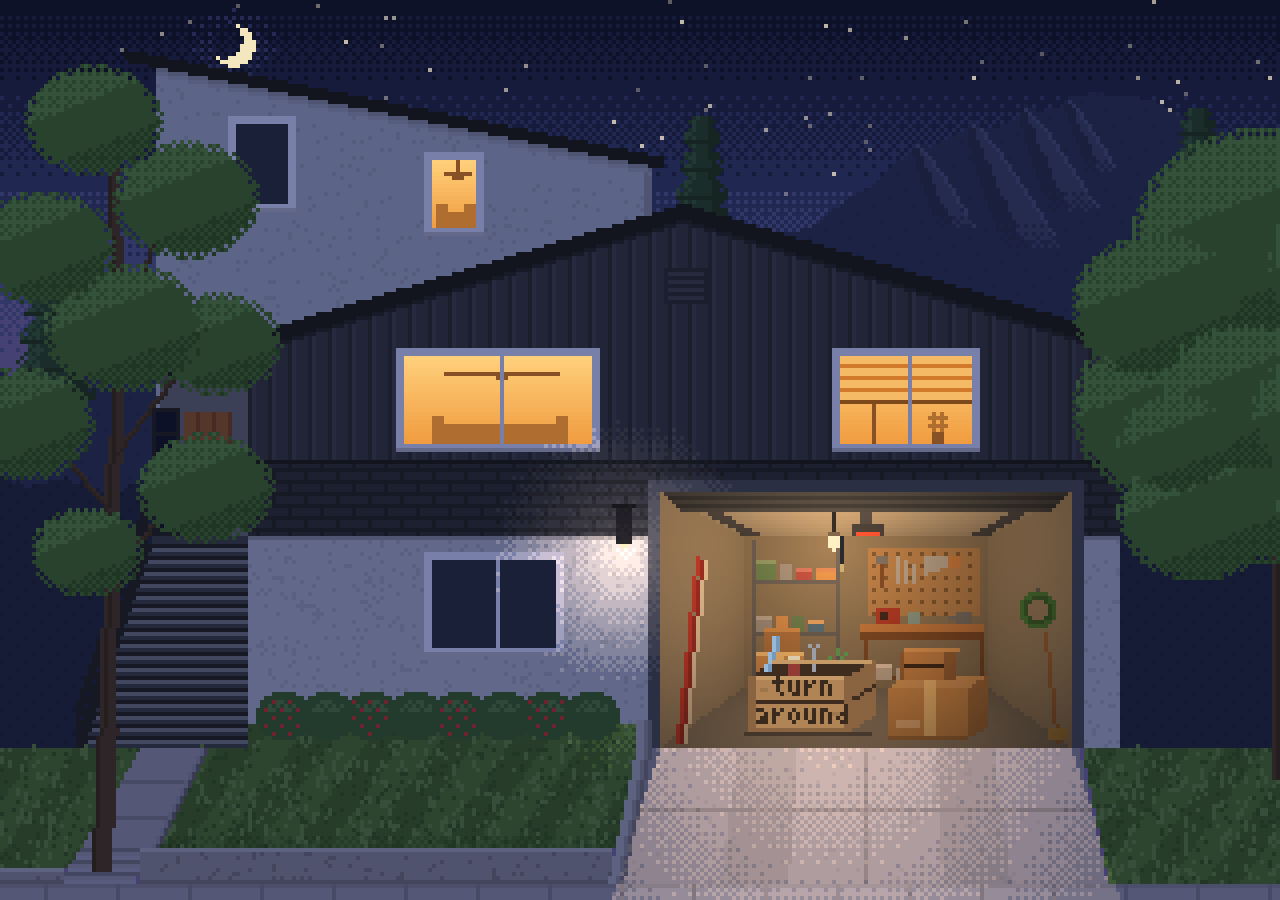
==== commit f6f62c92: "Garage game: the ball branch in three layers (callers, the ball as a little planet, Flatland in the " ====
--- a/index.html
+++ b/index.html
@@ -55,6 +55,8 @@
 <script src="game/data/street.js"></script>
 <script src="game/data/wander.js"></script>
 <script src="game/data/trail.js"></script>
+<script src="game/data/flat.js"></script>
+<script src="game/data/ballworld.js"></script>
 <script src="game/js/sprites.js"></script>
 <script src="game/js/render3d.js"></script>
 <script src="game/js/env.js"></script>
@@ -64,6 +66,8 @@
 <script src="game/js/scenes.js"></script>
 <script src="game/js/actors.js"></script>
 <script src="game/js/closeups.js"></script>
+<script src="game/js/flatland.js"></script>
+<script src="game/js/ballworld.js"></script>
 <script src="game/js/events.js"></script>
 <script src="game/js/game.js"></script>
 <script src="game/js/landingctl.js"></script>
--- a/game/css/game.css
+++ b/game/css/game.css
@@ -77,3 +77,11 @@
 @media (prefers-reduced-motion: reduce) {
   #box.more:after, #boxChoices li.sel:before { animation: none; }
 }
+
+/* the goal line (flatland, the ball) */
+#goal { position: fixed; left: 50%; bottom: calc(22px + env(safe-area-inset-bottom)); transform: translateX(-50%); max-width: 64vw;
+  padding: 8px 12px; font: 9px/1.5 "Press Start 2P", monospace; color: #f2d890; background: rgba(20, 18, 42, .9);
+  border: 2px solid #6a62b0; text-align: center; pointer-events: none; z-index: 6; }
+#goal.pop { animation: goalpop .5s ease-out; }
+@keyframes goalpop { 0% { opacity: 0; transform: translateX(-50%) translateY(6px); } 100% { opacity: 1; transform: translateX(-50%); } }
+@media (prefers-reduced-motion: reduce) { #goal.pop { animation: none; } }
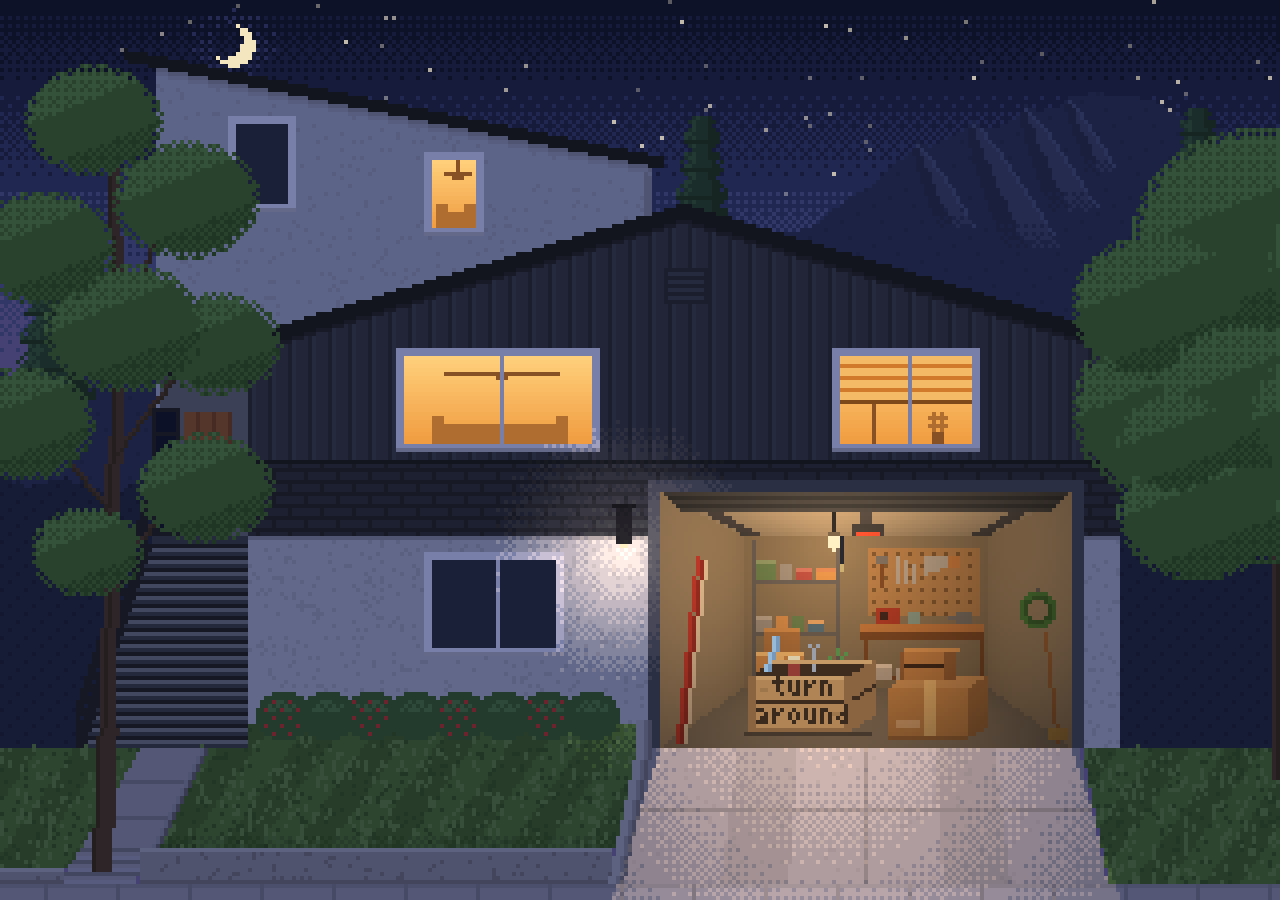
==== commit cda0c2f6: "Garage landing page: publish the latest game build Written by garage-game's tools/publish.sh. Adds a" ====
--- a/index.html
+++ b/index.html
@@ -57,6 +57,7 @@
 <script src="game/data/trail.js"></script>
 <script src="game/data/flat.js"></script>
 <script src="game/data/ballworld.js"></script>
+<script src="game/data/egg2.js"></script>
 <script src="game/js/sprites.js"></script>
 <script src="game/js/render3d.js"></script>
 <script src="game/js/env.js"></script>
@@ -71,6 +72,7 @@
 <script src="game/js/events.js"></script>
 <script src="game/js/game.js"></script>
 <script src="game/js/landingctl.js"></script>
+<script src="game/js/egg2.js"></script>
 <script>
   document.getElementById("btnSnd").addEventListener("click", function (e) {
     e.stopPropagation();
@@ -79,6 +81,7 @@
   });
   if (GG.sfx.muted()) document.getElementById("sndWaves").style.display = "none";
   GG.game.init();
+  GG.egg2.init();
 </script>
 </body>
 </html>
